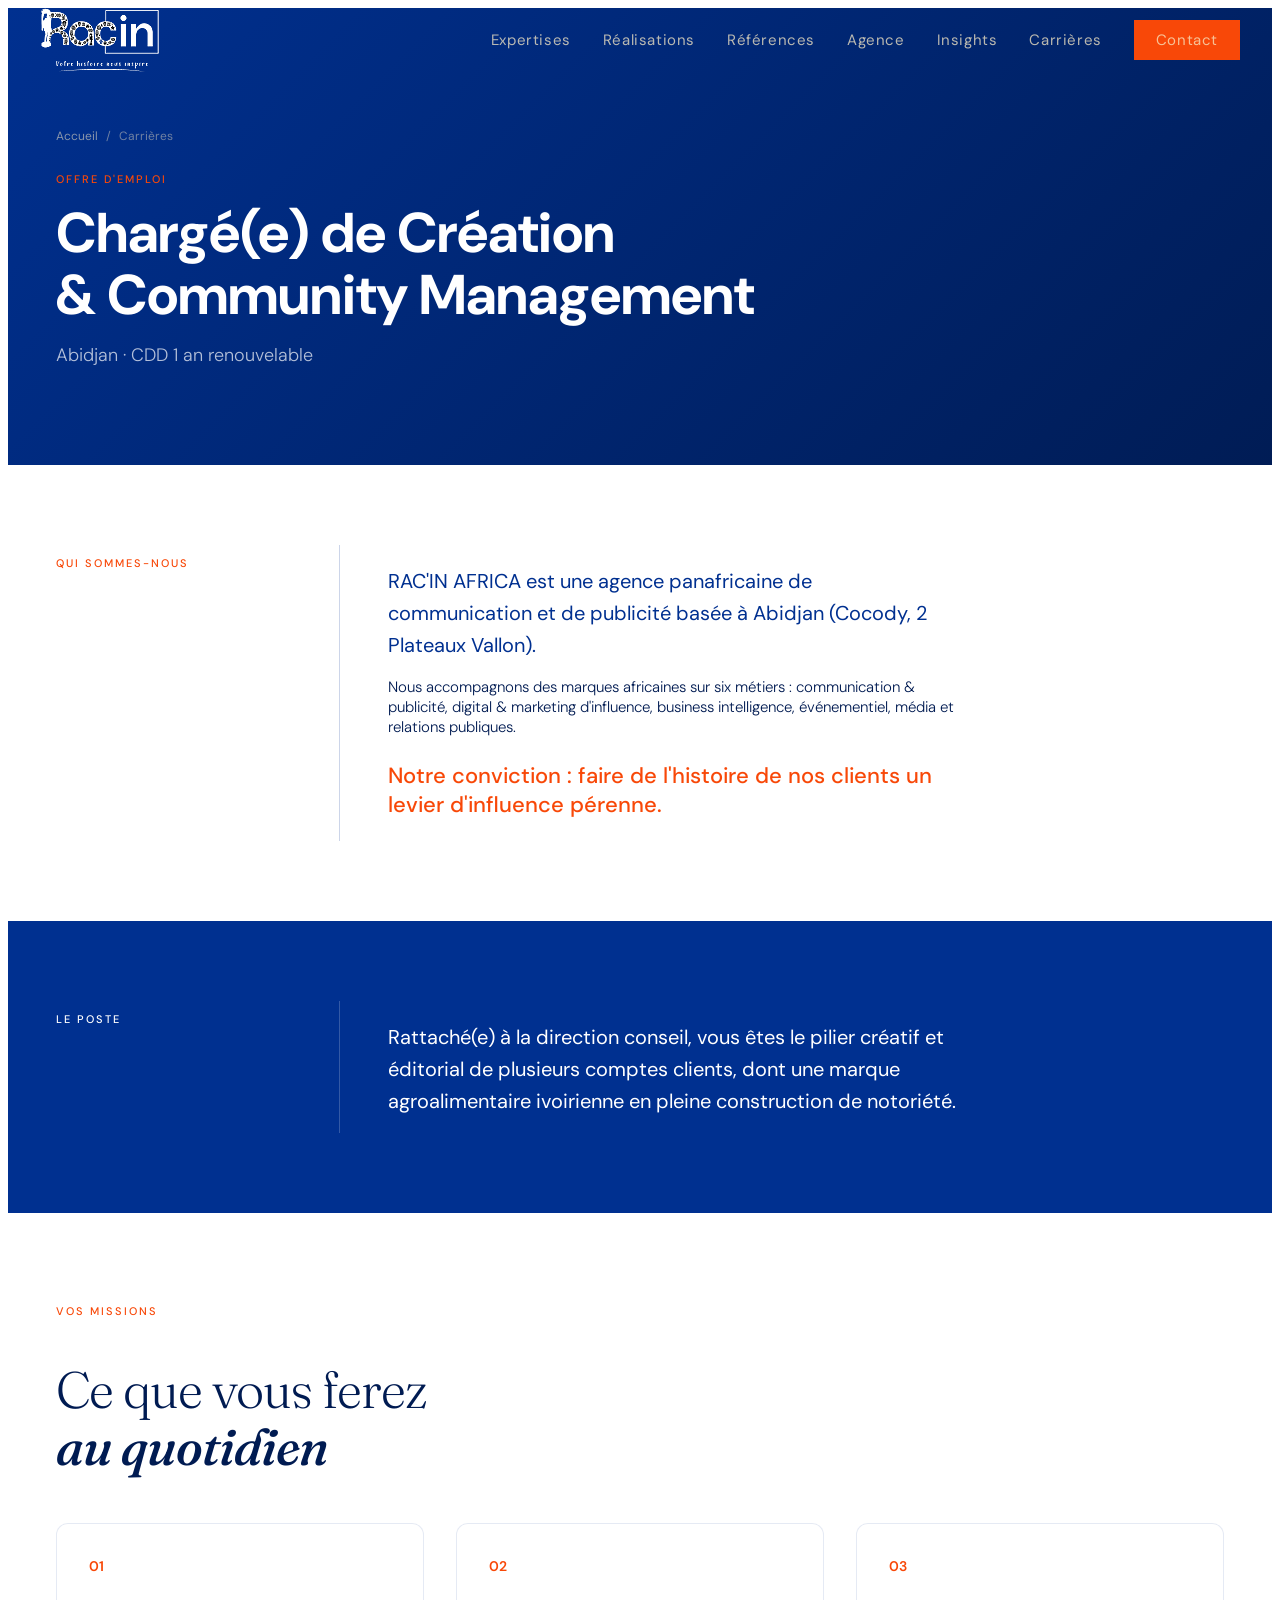
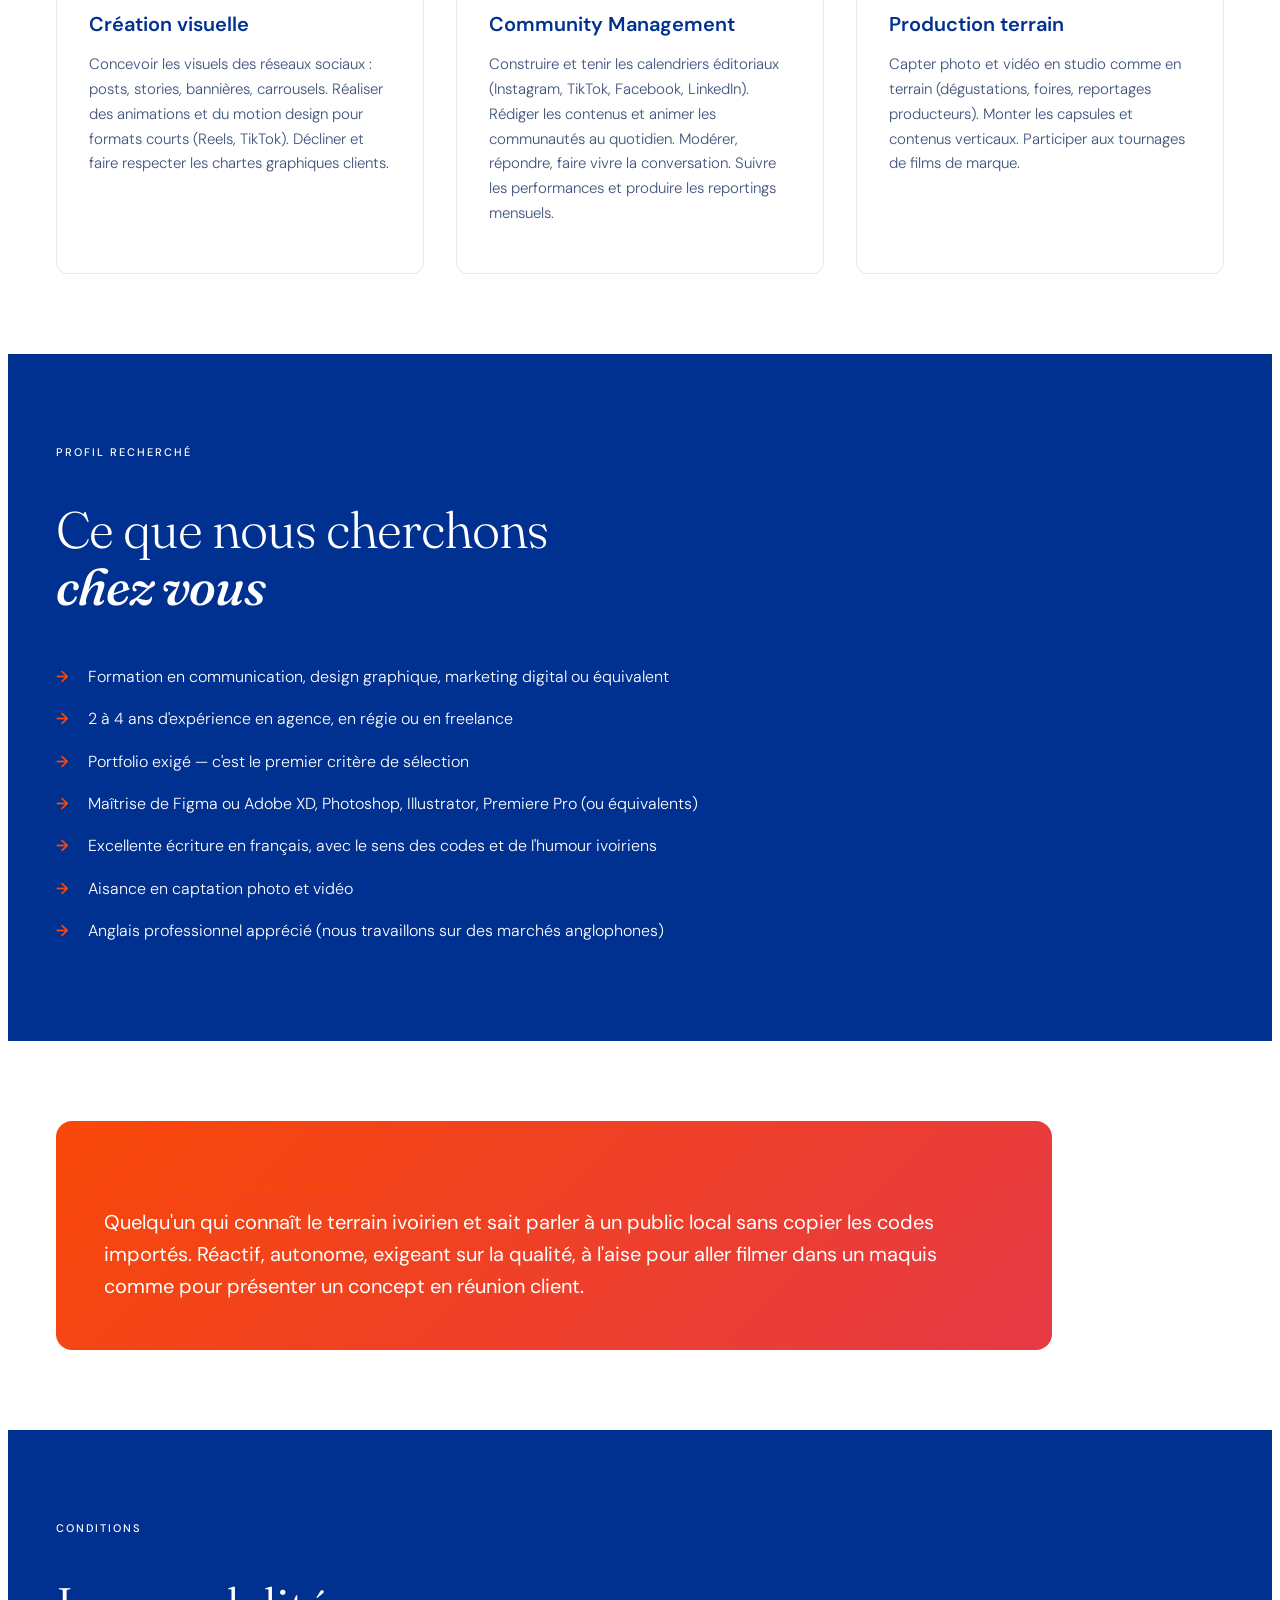
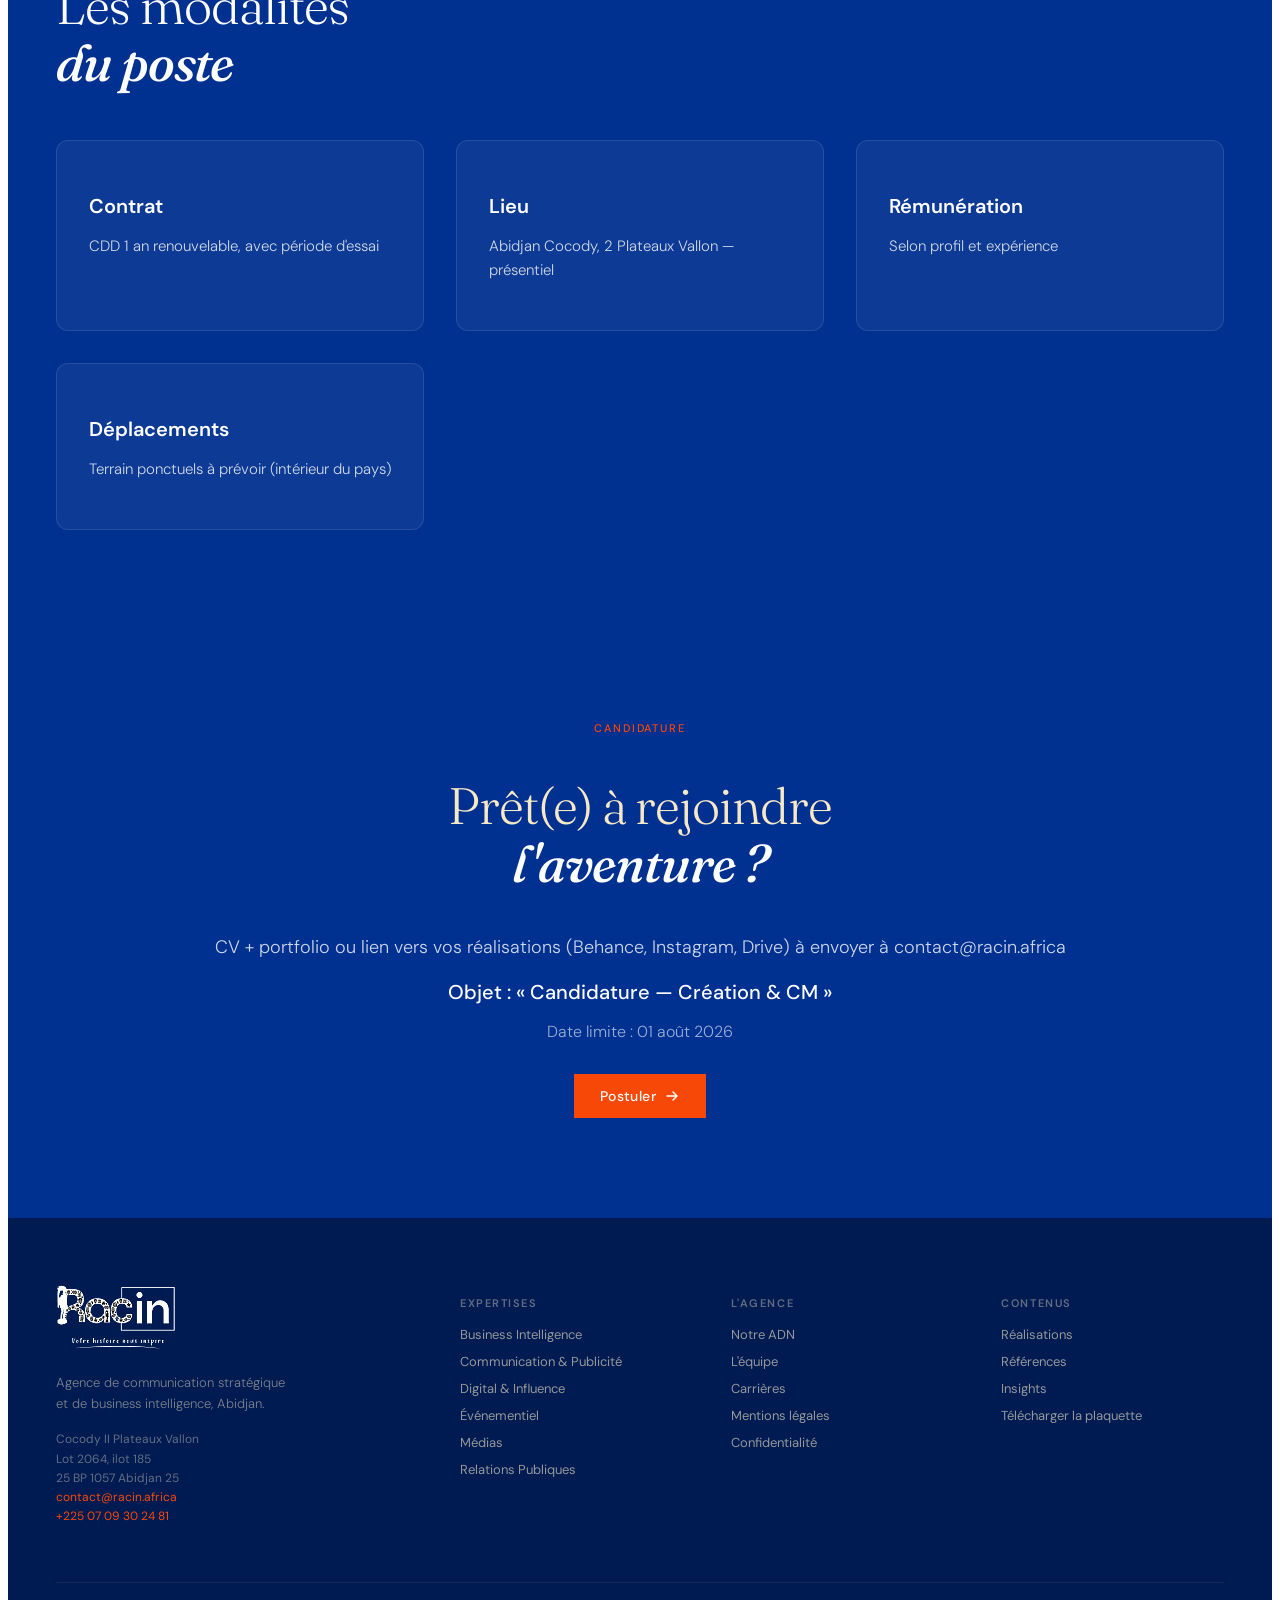
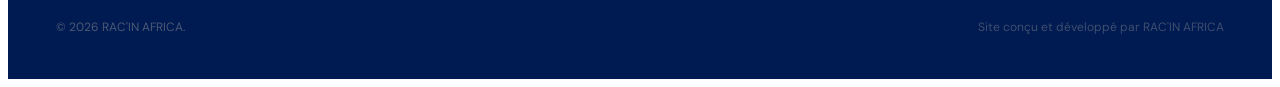
==== carrieres.html @ b9854016 "Mise à jour du site" ====
<!DOCTYPE html>
<html lang="fr">
<head>
  <meta charset="UTF-8">
  <meta name="viewport" content="width=device-width, initial-scale=1.0">
  <title>Chargé(e) de Création & Community Management — Offre d'emploi | RAC'IN AFRICA</title>
  <meta name="description" content="RAC'IN AFRICA recrute un Chargé(e) de Création & Community Management. Agence de communication et de publicité basée à Abidjan.">
  <link rel="canonical" href="https://www.racin.africa/carrieres">
  <meta property="og:title" content="Chargé(e) de Création & Community Management — RAC'IN AFRICA">
  <meta property="og:description" content="Agence de communication et de publicité basée à Abidjan. Rejoignez une équipe panafricaine passionnée.">
  <meta property="og:image" content="https://www.racin.africa/og-image.jpg">
  <meta property="og:url" content="https://www.racin.africa/carrieres">
  <meta property="og:type" content="website">
  <meta property="og:locale" content="fr_CI">
  <meta name="twitter:card" content="summary_large_image">
  <link rel="stylesheet" href="styles.css">
</head>
<body class="page-careers">

  <nav class="nav" id="nav">
    <div class="container nav-inner">
      <a href="index.html" class="nav-logo">
        <img src="logo.png" alt="RAC'IN AFRICA" class="nav-logo-img">
      </a>
      <div class="nav-links">
        <a href="index.html#expertises">Expertises</a>
        <a href="index.html#realisations">Réalisations</a>
        <a href="references.html">Références</a>
        <a href="index.html#agence">Agence</a>
        <a href="index.html#insights">Insights</a>
        <a href="carrieres.html" class="nav-link-active">Carrières</a>
        <a href="index.html#contact" class="btn-vermillion nav-cta">Contact</a>
      </div>
      <button class="nav-hamburger" id="nav-hamburger" aria-label="Ouvrir le menu">
        <span></span>
        <span></span>
        <span></span>
      </button>
    </div>
    <div class="nav-mobile" id="nav-mobile">
      <a href="index.html#expertises">Expertises</a>
      <a href="index.html#realisations">Réalisations</a>
      <a href="references.html">Références</a>
      <a href="index.html#agence">Agence</a>
      <a href="index.html#insights">Insights</a>
      <a href="carrieres.html" class="nav-link-active">Carrières</a>
      <a href="index.html#contact" class="btn-vermillion nav-mobile-cta">Contact</a>
    </div>
  </nav>

  <main>
    <!-- Hero -->
    <section class="careers-hero">
      <div class="container careers-hero-inner">
        <nav class="bi-breadcrumb" aria-label="Fil d'Ariane">
          <a href="index.html">Accueil</a>
          <span aria-hidden="true">/</span>
          <span>Carrières</span>
        </nav>
        <p class="section-label">Offre d'emploi</p>
        <h1 class="careers-hero-title">Chargé(e) de Création<br>& Community Management</h1>
        <p class="careers-hero-location">Abidjan · CDD 1 an renouvelable</p>
      </div>
    </section>

    <!-- Qui sommes-nous -->
    <section class="careers-section">
      <div class="container">
        <div class="careers-split">
          <div class="careers-label reveal">
            <p class="section-label">Qui sommes-nous</p>
          </div>
          <div class="careers-body reveal reveal-delay-1">
            <p class="careers-lead">RAC'IN AFRICA est une agence panafricaine de communication et de publicité basée à Abidjan (Cocody, 2 Plateaux Vallon).</p>
            <p>Nous accompagnons des marques africaines sur six métiers : communication & publicité, digital & marketing d'influence, business intelligence, événementiel, média et relations publiques.</p>
            <p class="careers-emphasis">Notre conviction : faire de l'histoire de nos clients un levier d'influence pérenne.</p>
          </div>
        </div>
      </div>
    </section>

    <!-- Le poste -->
    <section class="careers-section careers-section--dark">
      <div class="container">
        <div class="careers-split">
          <div class="careers-label reveal">
            <p class="section-label">Le poste</p>
          </div>
          <div class="careers-body reveal reveal-delay-1">
            <p class="careers-lead">Rattaché(e) à la direction conseil, vous êtes le pilier créatif et éditorial de plusieurs comptes clients, dont une marque agroalimentaire ivoirienne en pleine construction de notoriété.</p>
          </div>
        </div>
      </div>
    </section>

    <!-- Vos missions -->
    <section class="careers-section">
      <div class="container">
        <div class="careers-header reveal">
          <p class="section-label">Vos missions</p>
          <h2 class="section-title">Ce que vous ferez<br><em>au quotidien</em></h2>
        </div>
        <div class="careers-grid">
          <article class="careers-card reveal reveal-delay-1">
            <span class="careers-card-num">01</span>
            <h3>Création visuelle</h3>
            <p>Concevoir les visuels des réseaux sociaux : posts, stories, bannières, carrousels. Réaliser des animations et du motion design pour formats courts (Reels, TikTok). Décliner et faire respecter les chartes graphiques clients.</p>
          </article>
          <article class="careers-card reveal reveal-delay-2">
            <span class="careers-card-num">02</span>
            <h3>Community Management</h3>
            <p>Construire et tenir les calendriers éditoriaux (Instagram, TikTok, Facebook, LinkedIn). Rédiger les contenus et animer les communautés au quotidien. Modérer, répondre, faire vivre la conversation. Suivre les performances et produire les reportings mensuels.</p>
          </article>
          <article class="careers-card reveal reveal-delay-3">
            <span class="careers-card-num">03</span>
            <h3>Production terrain</h3>
            <p>Capter photo et vidéo en studio comme en terrain (dégustations, foires, reportages producteurs). Monter les capsules et contenus verticaux. Participer aux tournages de films de marque.</p>
          </article>
        </div>
      </div>
    </section>

    <!-- Profil recherché -->
    <section class="careers-section careers-section--dark">
      <div class="container">
        <div class="careers-header reveal">
          <p class="section-label">Profil recherché</p>
          <h2 class="section-title">Ce que nous cherchons<br><em>chez vous</em></h2>
        </div>
        <div class="careers-list reveal reveal-delay-1">
          <ul>
            <li>Formation en communication, design graphique, marketing digital ou équivalent</li>
            <li>2 à 4 ans d'expérience en agence, en régie ou en freelance</li>
            <li>Portfolio exigé — c'est le premier critère de sélection</li>
            <li>Maîtrise de Figma ou Adobe XD, Photoshop, Illustrator, Premiere Pro (ou équivalents)</li>
            <li>Excellente écriture en français, avec le sens des codes et de l'humour ivoiriens</li>
            <li>Aisance en captation photo et vidéo</li>
            <li>Anglais professionnel apprécié (nous travaillons sur des marchés anglophones)</li>
          </ul>
        </div>
      </div>
    </section>

    <!-- Ce que nous cherchons vraiment -->
    <section class="careers-section">
      <div class="container">
        <div class="careers-highlight reveal">
          <p class="section-label">Ce que nous cherchons vraiment</p>
          <p class="careers-highlight-text">Quelqu'un qui connaît le terrain ivoirien et sait parler à un public local sans copier les codes importés. Réactif, autonome, exigeant sur la qualité, à l'aise pour aller filmer dans un maquis comme pour présenter un concept en réunion client.</p>
        </div>
      </div>
    </section>

    <!-- Conditions -->
    <section class="careers-section careers-section--dark">
      <div class="container">
        <div class="careers-header reveal">
          <p class="section-label">Conditions</p>
          <h2 class="section-title">Les modalités<br><em>du poste</em></h2>
        </div>
        <div class="careers-grid">
          <article class="careers-card reveal reveal-delay-1">
            <h3>Contrat</h3>
            <p>CDD 1 an renouvelable, avec période d'essai</p>
          </article>
          <article class="careers-card reveal reveal-delay-2">
            <h3>Lieu</h3>
            <p>Abidjan Cocody, 2 Plateaux Vallon — présentiel</p>
          </article>
          <article class="careers-card reveal reveal-delay-3">
            <h3>Rémunération</h3>
            <p>Selon profil et expérience</p>
          </article>
          <article class="careers-card reveal reveal-delay-4">
            <h3>Déplacements</h3>
            <p>Terrain ponctuels à prévoir (intérieur du pays)</p>
          </article>
        </div>
      </div>
    </section>

    <!-- Candidature -->
    <section class="careers-cta">
      <div class="container reveal">
        <p class="section-label">Candidature</p>
        <h2 class="section-title section-title--light">Prêt(e) à rejoindre<br><em>l'aventure ?</em></h2>
        <p class="careers-cta-text">CV + portfolio ou lien vers vos réalisations (Behance, Instagram, Drive) à envoyer à contact@racin.africa</p>
        <p class="careers-cta-email">Objet : « Candidature — Création & CM »</p>
        <p class="careers-cta-deadline">Date limite : 01 août 2026</p>
        <a href="mailto:contact@racin.africa?subject=Candidature — Création & CM" class="btn-vermillion btn-lg">
          Postuler
          <svg width="16" height="16" viewBox="0 0 16 16" fill="none" aria-hidden="true"><path d="M3 8h10M9 4l4 4-4 4" stroke="currentColor" stroke-width="1.5" stroke-linecap="round" stroke-linejoin="round"/></svg>
        </a>
      </div>
    </section>
  </main>

  <footer class="footer">
    <div class="container">
      <div class="footer-grid">
        <div class="footer-brand">
          <a href="index.html" class="nav-logo">
            <img src="logo.png" alt="RAC'IN AFRICA" class="nav-logo-img">
          </a>
          <p class="footer-desc">Agence de communication stratégique et de business intelligence, Abidjan.</p>
          <address class="footer-address">
            Cocody II Plateaux Vallon<br>
            Lot 2064, ilot 185<br>
            25 BP 1057 Abidjan 25<br>
            <a href="mailto:contact@racin.africa">contact@racin.africa</a><br>
            <a href="tel:+2250709302481">+225 07 09 30 24 81</a>
          </address>
        </div>
        <div class="footer-col">
          <h4 class="footer-col-title">Expertises</h4>
          <a href="expertises/business-intelligence.html">Business Intelligence</a>
          <a href="expertises/communication-publicite.html">Communication & Publicité</a>
          <a href="expertises/digital-influence.html">Digital & Influence</a>
          <a href="expertises/evenementiel.html">Événementiel</a>
          <a href="expertises/media.html">Médias</a>
          <a href="expertises/relations-publiques.html">Relations Publiques</a>
        </div>
        <div class="footer-col">
          <h4 class="footer-col-title">L'agence</h4>
          <a href="index.html#agence">Notre ADN</a>
          <a href="index.html#agence">L'équipe</a>
          <a href="carrieres.html">Carrières</a>
          <a href="mentions-legales.html">Mentions légales</a>
          <a href="confidentialite.html">Confidentialité</a>
        </div>
        <div class="footer-col">
          <h4 class="footer-col-title">Contenus</h4>
          <a href="index.html#realisations">Réalisations</a>
          <a href="references.html">Références</a>
          <a href="index.html#insights">Insights</a>
          <a href="plaquette.pdf" download>Télécharger la plaquette</a>
        </div>
      </div>
      <div class="footer-bottom">
        <p>© 2026 RAC'IN AFRICA.</p>
        <p>Site conçu et développé par RAC'IN AFRICA</p>
      </div>
    </div>
  </footer>

  <script src="main.js"></script>
</body>
</html>
---- styles.css ----
@import url('https://fonts.googleapis.com/css2?family=Fraunces:ital,opsz,wght@0,9..144,300;0,9..144,500;0,9..144,700;1,9..144,300;1,9..144,500;1,9..144,700&display=swap');
@import url('https://fonts.googleapis.com/css2?family=DM+Sans:opsz,wght@9..40,300;9..40,400;9..40,500;9..40,600&display=swap');

:root {
  --navy: #003090;
  --navy-dark: #001B52;
  --navy-mid: #0040B8;
  --vermillion: #F84808;
  --vermillion-dark: #C63600;
  --cream: #F7E9C6;
  --cream-dark: #EDD9A3;
  --white: #FFFFFF;
  --font-display: 'Fraunces', serif;
  --font-body: 'DM Sans', sans-serif;
}

html {
  scroll-behavior: smooth;
}

body {
  font-family: var(--font-body);
  font-weight: 300;
  font-size: 15px;
  color: var(--navy-dark);
  -webkit-font-smoothing: antialiased;
  -moz-osx-font-smoothing: grayscale;
}

::-webkit-scrollbar {
  width: 8px;
}

::-webkit-scrollbar-track {
  background: var(--cream);
}

::-webkit-scrollbar-thumb {
  background: var(--navy);
  border-radius: 3px;
}

.container {
  max-width: 1200px;
  margin: 0 auto;
  padding: 0 24px;
}

.section {
  padding: 96px 24px;
}

.section-label {
  font-family: var(--font-body);
  font-size: 11px;
  font-weight: 500;
  text-transform: uppercase;
  letter-spacing: 0.18em;
  color: var(--vermillion);
  margin-bottom: 12px;
}

.section-title {
  font-family: var(--font-display);
  font-size: clamp(32px, 4vw, 52px);
  font-weight: 300;
  line-height: 1.12;
  letter-spacing: -0.02em;
  color: var(--navy-dark);
}

.section-title em {
  font-weight: 500;
  font-style: italic;
}

.section-title--light {
  color: var(--cream);
}

.section-title--light em {
  color: var(--white);
}

.reveal {
  opacity: 0;
  transform: translateY(32px);
  transition: opacity 0.7s cubic-bezier(0.22, 1, 0.36, 1),
              transform 0.7s cubic-bezier(0.22, 1, 0.36, 1);
}

.reveal.visible {
  opacity: 1;
  transform: none;
}

.reveal-delay-1 { transition-delay: 0.1s; }
.reveal-delay-2 { transition-delay: 0.2s; }
.reveal-delay-3 { transition-delay: 0.3s; }
.reveal-delay-4 { transition-delay: 0.4s; }
.reveal-delay-5 { transition-delay: 0.5s; }
.reveal-delay-6 { transition-delay: 0.6s; }

@keyframes fadeUp {
  from { opacity: 0; transform: translateY(24px); }
  to   { opacity: 1; transform: translateY(0); }
}

.hero-text-1 { animation: fadeUp 0.9s cubic-bezier(0.22,1,0.36,1) 0.2s both; }
.hero-text-2 { animation: fadeUp 0.9s cubic-bezier(0.22,1,0.36,1) 0.4s both; }
.hero-text-3 { animation: fadeUp 0.9s cubic-bezier(0.22,1,0.36,1) 0.6s both; }
.hero-text-4 { animation: fadeUp 0.9s cubic-bezier(0.22,1,0.36,1) 0.8s both; }

@keyframes maskFloat {
  0%, 100% { transform: translateY(0px) rotate(0deg); }
  50%       { transform: translateY(-12px) rotate(1deg); }
}

.mask-float {
  animation: maskFloat 8s ease-in-out infinite;
}

@keyframes scrollDown {
  0%, 100% { transform: translateY(0); opacity: 1; }
  50%       { transform: translateY(8px); opacity: 0.4; }
}

.scroll-indicator {
  animation: scrollDown 2s ease-in-out infinite;
}

.btn-vermillion {
  background: var(--vermillion);
  color: var(--white);
  transition: background 0.2s ease, transform 0.2s ease;
  display: inline-flex;
  align-items: center;
  gap: 8px;
  border: none;
  cursor: pointer;
  text-decoration: none;
  font-family: var(--font-body);
  font-weight: 500;
  letter-spacing: 0.03em;
}

.btn-vermillion:hover {
  background: var(--vermillion-dark);
  transform: translateY(-1px);
}

.btn-outline-cream {
  border: 1px solid rgba(247, 233, 198, 0.4);
  color: var(--cream);
  background: transparent;
  transition: border-color 0.2s ease, background 0.2s ease;
  display: inline-flex;
  align-items: center;
  gap: 8px;
  cursor: pointer;
  text-decoration: none;
  font-family: var(--font-body);
  letter-spacing: 0.02em;
}

.btn-outline-cream:hover {
  border-color: var(--cream);
  background: rgba(247, 233, 198, 0.08);
}

.btn-lg {
  padding: 13px 26px;
  font-size: 14px;
}

.btn-md {
  padding: 12px 28px;
  font-size: 14px;
}

.btn-navy {
  background: var(--navy);
  color: var(--cream);
  display: inline-flex;
  align-items: center;
  gap: 8px;
  text-decoration: none;
  font-family: var(--font-body);
  font-weight: 500;
  font-size: 13px;
  letter-spacing: 0.03em;
  transition: background 0.2s ease;
}

.btn-navy:hover {
  background: var(--navy-dark);
}

.btn-white {
  background: var(--white);
  color: var(--vermillion);
  display: inline-flex;
  align-items: center;
  gap: 8px;
  text-decoration: none;
  font-family: var(--font-body);
  font-weight: 600;
  font-size: 14px;
  letter-spacing: 0.02em;
  transition: transform 0.2s ease;
}

.btn-white:hover {
  transform: translateY(-2px);
}

.btn-outline-white {
  border: 1px solid rgba(255, 255, 255, 0.5);
  color: var(--white);
  background: transparent;
  display: inline-flex;
  align-items: center;
  gap: 8px;
  text-decoration: none;
  font-family: var(--font-body);
  font-weight: 400;
  font-size: 14px;
  letter-spacing: 0.02em;
  transition: border-color 0.2s ease;
}

.btn-outline-white:hover {
  border-color: var(--white);
}

.text-link {
  display: inline-flex;
  align-items: center;
  gap: 6px;
  font-family: var(--font-body);
  font-size: 13px;
  font-weight: 500;
  color: var(--navy);
  text-decoration: none;
  border-bottom: 1px solid var(--navy);
  padding-bottom: 2px;
  transition: opacity 0.2s ease;
}

.text-link:hover {
  opacity: 0.8;
}

.portrait-duotone {
  position: relative;
  overflow: hidden;
  height: 280px;
  background: var(--navy);
}

.portrait-duotone img {
  filter: grayscale(30%);
  display: block;
  width: 100%;
  height: 100%;
  object-fit: cover;
}

.portrait-duotone::after {
  content: '';
  position: absolute;
  inset: 0;
  background: var(--navy);
  mix-blend-mode: multiply;
  opacity: 0.3;
  transition: opacity 0.3s ease;
}

.portrait-duotone:hover::after {
  opacity: 0.15;
}

.lines-pattern {
  background-image: repeating-linear-gradient(90deg, transparent, transparent 40px, rgba(247,233,198,0.08) 40px, rgba(247,233,198,0.08) 41px);
}

/* Navigation */
.nav {
  position: fixed;
  top: 0;
  left: 0;
  right: 0;
  z-index: 100;
  height: 64px;
  background: transparent;
  border-bottom: 1px solid transparent;
  transition: background 0.4s ease, backdrop-filter 0.4s ease, border-color 0.4s ease;
}

.nav.scrolled {
  background: rgba(0, 27, 82, 0.97);
  backdrop-filter: blur(12px);
  border-bottom: 1px solid rgba(247, 233, 198, 0.1);
  height: 80px;
}

.nav-inner {
  display: flex;
  align-items: center;
  justify-content: space-between;
  height: 80px;
}

.nav-logo {
  display: flex;
  align-items: center;
  text-decoration: none;
}

.nav-logo-img {
  height: 70px;
  width: auto;
  display: block;
  max-width: 250px;
  object-fit: contain;
}

.nav-logo-icon {
  display: flex;
  align-items: center;
  justify-content: center;
  width: 32px;
  height: 32px;
  background: var(--vermillion);
  font-family: var(--font-display);
  font-weight: 700;
  font-size: 16px;
  color: var(--white);
}

.nav-logo-text {
  font-family: var(--font-display);
  font-weight: 500;
  font-size: 15px;
  color: var(--cream);
  letter-spacing: 0.06em;
}

.nav-links {
  display: flex;
  align-items: center;
  gap: 32px;
}

.nav-links a {
  font-family: var(--font-body);
  font-size: 15px;
  font-weight: 400;
  color: rgba(247, 233, 198, 0.75);
  letter-spacing: 0.04em;
  text-decoration: none;
  position: relative;
  transition: color 0.2s ease;
}

.nav-links a:not(.nav-cta)::after {
  content: '';
  position: absolute;
  bottom: -4px;
  left: 0;
  width: 0;
  height: 2px;
  background: var(--vermillion);
  transition: width 0.3s ease;
}

.nav-links a:not(.nav-cta):hover {
  color: var(--cream);
}

.nav-links a:not(.nav-cta):hover::after {
  width: 100%;
}

.nav-cta {
  padding: 10px 22px;
  font-size: 15px;
}

.nav-hamburger {
  display: none;
  flex-direction: column;
  gap: 5px;
  background: none;
  border: none;
  cursor: pointer;
  padding: 4px;
}

.nav-hamburger span {
  display: block;
  width: 22px;
  height: 1.5px;
  background: var(--cream);
  transition: transform 0.3s ease, opacity 0.3s ease;
}

.nav-hamburger.active span:nth-child(1) {
  transform: rotate(45deg) translateY(6.5px);
}

.nav-hamburger.active span:nth-child(2) {
  opacity: 0;
}

.nav-hamburger.active span:nth-child(3) {
  transform: rotate(-45deg) translateY(-6.5px);
}

.nav-mobile {
  display: none;
  background: var(--navy-dark);
  border-top: 1px solid rgba(247, 233, 198, 0.1);
  padding: 16px 24px 24px;
}

.nav-mobile.open {
  display: block;
}

.nav-mobile a {
  display: block;
  padding: 12px 0;
  border-bottom: 1px solid rgba(247, 233, 198, 0.08);
  font-family: var(--font-body);
  font-size: 15px;
  color: var(--cream);
  text-decoration: none;
}

.nav-mobile-cta {
  display: block;
  margin-top: 16px;
  text-align: center;
  padding: 12px 18px;
}

/* Hero */
.hero {
  min-height: 100vh;
  padding-top: 64px;
  background: var(--navy);
  overflow: hidden;
  position: relative;
}

.hero-bg-grid,
.hero-bg-halo,
.hero-bg-lines {
  position: absolute;
  inset: 0;
  pointer-events: none;
}

.hero-bg-grid {
  background-image:
    linear-gradient(rgba(247,233,198,0.04) 1px, transparent 1px),
    linear-gradient(90deg, rgba(247,233,198,0.04) 1px, transparent 1px);
  background-size: 80px 80px;
}

.hero-bg-halo {
  background: radial-gradient(ellipse at 70% 40%, rgba(248,72,8,0.12) 0%, transparent 60%);
}

.hero-grid {
  display: grid;
  grid-template-columns: 1fr 1fr;
  gap: 48px;
  align-items: center;
  padding: 80px 24px;
  position: relative;
  z-index: 1;
}

.hero-label {
  font-family: var(--font-body);
  font-size: 11px;
  font-weight: 500;
  text-transform: uppercase;
  letter-spacing: 0.18em;
  color: var(--vermillion);
  margin-bottom: 28px;
}

.hero-title {
  font-family: var(--font-display);
  font-size: clamp(40px, 5.5vw, 72px);
  font-weight: 300;
  color: var(--cream);
  line-height: 1.08;
  letter-spacing: -0.02em;
  margin-bottom: 28px;
  text-align: left !important;
  word-break: keep-all;
  hyphens: none;
}

.hero-title em {
  font-weight: 500;
  font-style: italic;
  color: var(--white);
}

.hero-chapo {
  font-size: 17px;
  font-weight: 300;
  color: rgba(247, 233, 198, 0.72);
  line-height: 1.65;
  max-width: 460px;
  margin-bottom: 40px;
  text-align: justify;
}

.hero-ctas {
  display: flex;
  gap: 16px;
  flex-wrap: wrap;
}

.hero-mask-col {
  display: flex;
  justify-content: center;
  align-items: center;
  position: relative;
}

.hero-ring {
  position: absolute;
  border-radius: 50%;
}

.hero-ring-outer {
  width: 380px;
  height: 380px;
  border: 1px solid rgba(248, 72, 8, 0.15);
}

.hero-ring-inner {
  width: 300px;
  height: 300px;
  border: 1px solid rgba(247, 233, 198, 0.06);
}

.hero-mask-col .mask-svg {
  width: clamp(220px, 25vw, 320px);
  height: auto;
  color: var(--vermillion);
  filter: drop-shadow(0 0 40px rgba(248, 72, 8, 0.3));
  position: relative;
  z-index: 1;
}

.hero .scroll-indicator {
  position: absolute;
  bottom: 32px;
  left: 50%;
  transform: translateX(-50%);
  display: flex;
  flex-direction: column;
  align-items: center;
  gap: 6px;
  color: rgba(247, 233, 198, 0.4);
}

.hero .scroll-indicator span {
  font-size: 10px;
  letter-spacing: 0.14em;
  text-transform: uppercase;
}

/* Stats */
.stats {
  background: var(--cream);
  padding: 56px 24px;
}

.stats-grid {
  display: grid;
  grid-template-columns: repeat(4, 1fr);
  gap: 0;
}

.stat-item {
  text-align: center;
  padding: 0 24px;
  border-right: 1px solid rgba(0, 48, 144, 0.15);
}

.stat-item:last-child {
  border-right: none;
}

.stat-number {
  font-family: var(--font-display);
  font-size: 52px;
  font-weight: 700;
  color: var(--navy);
  line-height: 1;
  letter-spacing: -0.03em;
}

.stat-label {
  font-family: var(--font-body);
  font-size: 14px;
  font-weight: 500;
  color: var(--navy);
  margin-top: 6px;
}

.stat-note {
  font-family: var(--font-body);
  font-size: 12px;
  font-weight: 400;
  color: var(--navy-mid);
  opacity: 0.65;
  margin-top: 2px;
}

/* Expertises */
.expertises {
  background: var(--white);
}

.expertises-header {
  display: flex;
  justify-content: space-between;
  align-items: flex-end;
  flex-wrap: wrap;
  gap: 16px;
  margin-bottom: 56px;
}

.expertises-link {
  font-family: var(--font-body);
  font-size: 13px;
  color: var(--navy);
  text-decoration: none;
  border-bottom: 1px solid var(--navy);
  padding-bottom: 2px;
  transition: opacity 0.2s ease;
}

.expertises-link:hover {
  opacity: 0.8;
}

.expertises-grid {
  display: grid;
  grid-template-columns: repeat(3, 1fr);
  gap: 2px;
}

.expertise-card {
  position: relative;
  background: var(--white);
  border: 1px solid rgba(0, 48, 144, 0.1);
  padding: 36px 32px;
  transition: transform 0.3s cubic-bezier(0.22, 1, 0.36, 1),
              box-shadow 0.3s cubic-bezier(0.22, 1, 0.36, 1);
}

.expertise-card:hover {
  transform: translateY(-4px);
  box-shadow: 0 16px 40px rgba(0, 48, 144, 0.12);
}

.expertise-card:hover .expertise-accent {
  width: 100%;
}

.expertise-card--featured {
  background: var(--navy);
}

.expertise-card--featured:hover {
  transform: none;
  box-shadow: none;
}

.expertise-card--featured .expertise-accent {
  width: 100%;
}

.expertise-accent {
  position: absolute;
  top: 0;
  left: 0;
  height: 2px;
  width: 32px;
  background: var(--vermillion);
  transition: width 0.4s cubic-bezier(0.22, 1, 0.36, 1);
}

.expertise-number {
  display: block;
  font-family: var(--font-body);
  font-size: 10px;
  font-weight: 500;
  text-transform: uppercase;
  letter-spacing: 0.16em;
  color: rgba(0, 48, 144, 0.4);
  margin-bottom: 16px;
}

.expertise-card--featured .expertise-number {
  color: rgba(247, 233, 198, 0.5);
}

.expertise-title {
  font-family: var(--font-display);
  font-size: 22px;
  font-weight: 500;
  color: var(--navy-dark);
  line-height: 1.2;
  letter-spacing: -0.01em;
  margin-bottom: 14px;
}

.expertise-card--featured .expertise-title {
  color: var(--cream);
}

.expertise-desc {
  font-family: var(--font-body);
  font-size: 14px;
  font-weight: 300;
  color: rgba(0, 27, 82, 0.65);
  line-height: 1.6;
}

.expertise-card--featured .expertise-desc {
  color: rgba(247, 233, 198, 0.72);
}

.expertise-link {
  display: inline-flex;
  align-items: center;
  gap: 6px;
  margin-top: 24px;
  font-family: var(--font-body);
  font-size: 12px;
  font-weight: 500;
  color: var(--navy);
  text-decoration: none;
  transition: opacity 0.2s ease;
}

.expertise-card--featured .expertise-link {
  color: var(--vermillion);
}

.expertise-link:hover {
  opacity: 0.8;
}

.expertise-watermark {
  position: absolute;
  bottom: 16px;
  right: 16px;
  width: 80px;
  height: auto;
  color: var(--cream);
  opacity: 0.08;
  pointer-events: none;
}

/* Réalisations */
.realisations {
  background: var(--navy-dark);
  position: relative;
  overflow: hidden;
}

.realisations-watermark {
  position: absolute;
  right: -60px;
  top: 50%;
  transform: translateY(-50%);
  width: 400px;
  height: auto;
  color: var(--cream);
  opacity: 0.04;
  pointer-events: none;
}

.realisations-header {
  margin-bottom: 56px;
}

.cases-grid {
  display: grid;
  grid-template-columns: 2fr 1fr;
  gap: 3px;
}

.case-card {
  position: relative;
  overflow: hidden;
  height: 206px;
}

.case-card--large {
  grid-column: 1 / 2;
  grid-row: 1 / 3;
  height: 420px;
}

.case-image {
  position: absolute;
  inset: 0;
  overflow: hidden;
}

.case-image img {
  width: 100%;
  height: 100%;
  object-fit: cover;
  opacity: 0.35;
  filter: grayscale(40%);
  transition: opacity 0.4s ease, transform 0.4s ease;
}

.case-card:hover .case-image img {
  opacity: 0.5;
  transform: scale(1.04);
}

.case-overlay {
  position: absolute;
  inset: 0;
  background: linear-gradient(to top, rgba(0, 27, 82, 0.95) 0%, transparent 60%);
}

.case-content {
  position: absolute;
  bottom: 0;
  left: 0;
  right: 0;
  padding: 24px 28px;
  z-index: 1;
}

.case-tags {
  display: flex;
  flex-wrap: wrap;
  gap: 6px;
  margin-bottom: 10px;
}

.case-tag {
  background: rgba(248, 72, 8, 0.9);
  color: var(--white);
  font-family: var(--font-body);
  font-size: 10px;
  font-weight: 500;
  padding: 3px 8px;
}

.case-client {
  font-family: var(--font-body);
  font-size: 11px;
  text-transform: uppercase;
  letter-spacing: 0.08em;
  color: rgba(247, 233, 198, 0.6);
  margin-bottom: 8px;
}

.case-title {
  font-family: var(--font-display);
  font-weight: 500;
  color: var(--cream);
  line-height: 1.25;
  margin-bottom: 8px;
}

.case-card--large .case-title {
  font-size: 24px;
}

.case-card:not(.case-card--large) .case-title {
  font-size: 17px;
}

.case-result {
  font-family: var(--font-body);
  font-size: 13px;
  font-weight: 500;
  color: var(--vermillion);
}

.realisations-cta {
  text-align: center;
  margin-top: 40px;
}

/* Références */
.references {
  background: var(--navy-dark);
  padding: 80px 24px;
}

.references-window {
  background: var(--white);
  border-radius: 28px;
  padding: 48px 56px 56px;
  box-shadow:
    0 4px 6px rgba(0, 0, 0, 0.04),
    0 24px 48px rgba(0, 27, 82, 0.18);
  max-width: 900px;
  margin: 0 auto;
}

.references-window-header {
  text-align: center;
  margin-bottom: 40px;
}

.references-window-label {
  font-family: var(--font-body);
  font-size: 11px;
  font-weight: 500;
  text-transform: uppercase;
  letter-spacing: 0.2em;
  color: var(--vermillion);
  margin-bottom: 10px;
}

.references-window-title {
  font-family: var(--font-display);
  font-size: clamp(28px, 3.5vw, 40px);
  font-weight: 300;
  color: var(--navy-dark);
  letter-spacing: -0.02em;
}

.references-logos {
  display: grid;
  grid-template-columns: repeat(3, 1fr);
  gap: 32px 40px;
  align-items: center;
  justify-items: center;
}

.reference-item {
  display: flex;
  align-items: center;
  justify-content: center;
  width: 100%;
  padding: 12px 16px;
  transition: transform 0.25s ease, opacity 0.25s ease;
  opacity: 0.85;
}

.reference-item:hover {
  transform: scale(1.05);
  opacity: 1;
}

.reference-item img {
  max-width: 100%;
  max-height: 72px;
  width: auto;
  height: auto;
  object-fit: contain;
}

.reference-item--wide img {
  max-height: 60px;
}

.reference-item:nth-child(4) {
  grid-column: 1;
}

.reference-item:nth-child(5) {
  grid-column: 3;
}

@media (max-width: 768px) {
  .references-window {
    padding: 32px 24px 40px;
    border-radius: 20px;
  }

  .references-logos {
    grid-template-columns: repeat(2, 1fr);
    gap: 24px 20px;
  }

  .reference-item--wide {
    grid-column: 1 / -1;
  }

  .reference-item:nth-child(4),
  .reference-item:nth-child(5) {
    grid-column: auto;
  }

  .reference-item img {
    max-height: 44px;
  }
}

@media (max-width: 480px) {
  .references-logos {
    grid-template-columns: 1fr;
    gap: 20px;
  }

  .reference-item--wide {
    grid-column: auto;
  }
}

/* Agence */
.agence {
  background: var(--white);
}

.agence-header {
  display: grid;
  grid-template-columns: 1fr 1fr;
  gap: 48px;
  margin-bottom: 72px;
  align-items: end;
}

.agence-intro {
  font-size: 16px;
  font-weight: 300;
  color: rgba(0, 27, 82, 0.7);
  line-height: 1.7;
}

.agence-location {
  font-size: 14px;
  font-weight: 400;
  color: var(--navy);
  margin-top: 16px;
}

.team-grid {
  display: grid;
  grid-template-columns: repeat(3, 1fr);
  gap: 3px;
}

.team-info {
  padding-top: 16px;
}

.team-name {
  font-family: var(--font-display);
  font-size: 17px;
  font-weight: 500;
  color: var(--navy-dark);
  letter-spacing: -0.01em;
}

.team-role {
  font-family: var(--font-body);
  font-size: 12px;
  font-weight: 500;
  color: var(--vermillion);
  letter-spacing: 0.04em;
  margin-top: 3px;
}

.team-domain {
  font-family: var(--font-body);
  font-size: 12px;
  font-weight: 400;
  color: rgba(0, 27, 82, 0.5);
  margin-top: 2px;
}

/* Insights */
.insights {
  background: var(--navy);
}

.insights-grid {
  display: grid;
  grid-template-columns: 1fr 2fr;
  gap: 64px;
  align-items: start;
}

.insights-desc {
  font-size: 14px;
  font-weight: 300;
  color: rgba(247, 233, 198, 0.6);
  line-height: 1.6;
  margin-top: 16px;
}

.insights-link {
  display: inline-block;
  margin-top: 24px;
  font-size: 13px;
  color: var(--cream);
  text-decoration: none;
  border-bottom: 1px solid rgba(247, 233, 198, 0.3);
  padding-bottom: 2px;
  transition: opacity 0.2s ease;
}

.insights-link:hover {
  opacity: 0.8;
}

.insights-featured {
  border-top: 2px solid var(--vermillion);
  padding: 28px 0;
  transition: background 0.25s ease;
}

.insights-featured:hover {
  background: rgba(247, 233, 198, 0.08);
}

.insights-meta {
  display: flex;
  gap: 16px;
  align-items: center;
  margin-bottom: 16px;
}

.insights-category {
  font-family: var(--font-body);
  font-size: 11px;
  font-weight: 500;
  text-transform: uppercase;
  letter-spacing: 0.1em;
  color: var(--vermillion);
}

.insights-date {
  font-family: var(--font-body);
  font-size: 11px;
  color: rgba(247, 233, 198, 0.4);
}

.insights-article-title {
  font-family: var(--font-display);
  font-size: 26px;
  font-weight: 500;
  color: var(--cream);
  line-height: 1.25;
  letter-spacing: -0.015em;
  margin-bottom: 16px;
}

.insights-intro {
  font-size: 15px;
  font-weight: 300;
  color: rgba(247, 233, 198, 0.65);
  line-height: 1.65;
  margin-bottom: 24px;
}

.insights-footer {
  display: flex;
  justify-content: space-between;
  align-items: center;
  flex-wrap: wrap;
  gap: 12px;
}

.insights-author {
  font-size: 12px;
  color: rgba(247, 233, 198, 0.45);
}

.insights-read {
  font-size: 13px;
  font-weight: 500;
  color: var(--vermillion);
  text-decoration: none;
  transition: opacity 0.2s ease;
}

.insights-read:hover {
  opacity: 0.8;
}

/* Carrières */
.carrieres {
  background: var(--cream);
  padding: 48px 24px;
  border-top: 2px solid rgba(0, 48, 144, 0.1);
}

.carrieres-inner {
  display: flex;
  justify-content: space-between;
  align-items: center;
  flex-wrap: wrap;
  gap: 20px;
}

.carrieres-title {
  font-family: var(--font-display);
  font-size: 24px;
  font-weight: 500;
  color: var(--navy-dark);
  letter-spacing: -0.01em;
}

.carrieres-subtitle {
  font-size: 14px;
  font-weight: 400;
  color: rgba(0, 27, 82, 0.65);
  margin-top: 4px;
}

/* Contact CTA */
.contact-cta {
  background: var(--vermillion);
  padding: 80px 24px;
  position: relative;
  overflow: hidden;
}

.contact-watermark {
  position: absolute;
  right: -80px;
  top: 50%;
  transform: translateY(-50%);
  width: 360px;
  height: auto;
  color: var(--white);
  opacity: 0.06;
  pointer-events: none;
}

.contact-inner {
  text-align: center;
  max-width: 800px;
  margin: 0 auto;
}

.contact-title {
  font-family: var(--font-display);
  font-size: clamp(32px, 4.5vw, 56px);
  font-weight: 300;
  color: var(--white);
  line-height: 1.1;
  letter-spacing: -0.02em;
  margin-bottom: 24px;
}

.contact-title em {
  font-weight: 600;
  font-style: italic;
}

.contact-desc {
  font-size: 16px;
  font-weight: 300;
  color: rgba(255, 255, 255, 0.8);
  line-height: 1.6;
  max-width: 520px;
  margin: 0 auto 32px;
}

.contact-ctas {
  display: flex;
  justify-content: center;
  gap: 16px;
  flex-wrap: wrap;
}

.contact-ctas .btn-lg {
  padding: 14px 28px;
}

.contact-ctas button.btn-white {
  border: none;
  cursor: pointer;
}

/* FAQ Section */
.bi-faq {
  background: var(--white);
  padding: 80px 24px;
}

.bi-faq .section-title {
  margin-bottom: 40px;
}

.bi-faq-list {
  display: flex;
  flex-direction: column;
  gap: 16px;
  max-width: 800px;
}

.bi-faq-item {
  border: 1px solid rgba(0, 48, 144, 0.1);
  border-radius: 8px;
  overflow: hidden;
  transition: border-color 0.2s ease;
}

.bi-faq-item:hover {
  border-color: rgba(0, 48, 144, 0.2);
}

.bi-faq-trigger {
  width: 100%;
  display: flex;
  align-items: center;
  justify-content: space-between;
  padding: 20px 24px;
  background: transparent;
  border: none;
  cursor: pointer;
  text-align: left;
  transition: background 0.2s ease;
}

.bi-faq-trigger:hover {
  background: rgba(0, 48, 144, 0.03);
}

.bi-faq-trigger:focus {
  outline: 2px solid var(--vermillion);
  outline-offset: -2px;
}

.bi-faq-question {
  font-family: var(--font-display);
  font-size: 18px;
  font-weight: 500;
  color: var(--navy-dark);
  line-height: 1.3;
  letter-spacing: -0.01em;
}

.bi-faq-icon {
  width: 24px;
  height: 24px;
  position: relative;
  flex-shrink: 0;
  margin-left: 16px;
}

.bi-faq-icon::before,
.bi-faq-icon::after {
  content: '';
  position: absolute;
  background: var(--vermillion);
  transition: transform 0.3s ease;
}

.bi-faq-icon::before {
  width: 14px;
  height: 2px;
  top: 50%;
  left: 50%;
  transform: translate(-50%, -50%);
}

.bi-faq-icon::after {
  width: 2px;
  height: 14px;
  top: 50%;
  left: 50%;
  transform: translate(-50%, -50%);
}

.bi-faq-trigger[aria-expanded="true"] .bi-faq-icon::after {
  transform: translate(-50%, -50%) rotate(90deg);
}

.bi-faq-answer {
  max-height: 0;
  overflow: hidden;
  transition: max-height 0.3s ease, padding 0.3s ease;
}

.bi-faq-trigger[aria-expanded="true"] + .bi-faq-answer {
  max-height: 500px;
}

.bi-faq-answer p {
  padding: 0 24px 24px;
  font-size: 15px;
  font-weight: 300;
  color: rgba(0, 27, 82, 0.75);
  line-height: 1.65;
}

@media (max-width: 768px) {
  .bi-faq {
    padding: 56px 24px;
  }

  .bi-faq-question {
    font-size: 16px;
  }

  .bi-faq-trigger {
    padding: 16px 20px;
  }

  .bi-faq-answer p {
    padding: 0 20px 20px;
    font-size: 14px;
  }
}

@media print {
  .bi-faq-answer {
    max-height: none !important;
  }
}

/* Careers page */
.careers-hero {
  background: var(--navy);
  padding: 120px 24px 80px;
  position: relative;
  overflow: hidden;
}

.careers-hero::before {
  content: '';
  position: absolute;
  top: 0;
  left: 0;
  right: 0;
  bottom: 0;
  background: linear-gradient(135deg, rgba(0, 48, 144, 0.9) 0%, rgba(0, 27, 82, 0.95) 100%);
  z-index: 1;
}

.careers-hero-inner {
  position: relative;
  z-index: 2;
}

.careers-hero-title {
  font-size: clamp(32px, 5vw, 56px);
  font-weight: 700;
  color: var(--white);
  line-height: 1.1;
  margin: 16px 0 8px;
}

.careers-hero-location {
  font-size: 18px;
  color: rgba(255, 255, 255, 0.7);
  font-weight: 300;
}

.careers-section {
  padding: 80px 24px;
}

.careers-section--dark {
  background: var(--navy);
  color: var(--white);
}

.careers-section--dark .section-label,
.careers-section--dark .section-title {
  color: var(--white);
}

.careers-split {
  display: grid;
  grid-template-columns: 1fr 2fr;
  gap: 48px;
  max-width: 900px;
}

.careers-label {
  border-right: 1px solid rgba(0, 48, 144, 0.2);
  padding-right: 24px;
}

.careers-section--dark .careers-label {
  border-right-color: rgba(255, 255, 255, 0.2);
}

.careers-lead {
  font-size: 20px;
  font-weight: 400;
  line-height: 1.6;
  color: var(--navy);
  margin-bottom: 16px;
}

.careers-section--dark .careers-lead {
  color: var(--white);
}

.careers-emphasis {
  font-size: 22px;
  font-weight: 500;
  color: var(--vermillion);
  margin-top: 24px;
}

.careers-header {
  max-width: 900px;
  margin-bottom: 48px;
}

.careers-grid {
  display: grid;
  grid-template-columns: repeat(auto-fit, minmax(280px, 1fr));
  gap: 32px;
  max-width: 1200px;
}

.careers-card {
  background: var(--white);
  border: 1px solid rgba(0, 48, 144, 0.1);
  border-radius: 12px;
  padding: 32px;
  transition: transform 0.3s ease, box-shadow 0.3s ease;
}

.careers-card:hover {
  transform: translateY(-4px);
  box-shadow: 0 12px 32px rgba(0, 48, 144, 0.12);
}

.careers-section--dark .careers-card {
  background: rgba(255, 255, 255, 0.05);
  border-color: rgba(255, 255, 255, 0.1);
}

.careers-section--dark .careers-card:hover {
  background: rgba(255, 255, 255, 0.08);
  box-shadow: 0 12px 32px rgba(0, 0, 0, 0.3);
}

.careers-card-num {
  display: inline-block;
  font-size: 14px;
  font-weight: 600;
  color: var(--vermillion);
  margin-bottom: 16px;
}

.careers-card h3 {
  font-size: 20px;
  font-weight: 600;
  color: var(--navy);
  margin-bottom: 12px;
}

.careers-section--dark .careers-card h3 {
  color: var(--white);
}

.careers-card p {
  font-size: 15px;
  line-height: 1.65;
  color: rgba(0, 27, 82, 0.75);
}

.careers-section--dark .careers-card p {
  color: rgba(255, 255, 255, 0.8);
}

.careers-list {
  max-width: 900px;
}

.careers-list ul {
  list-style: none;
  padding: 0;
}

.careers-list li {
  position: relative;
  padding-left: 32px;
  margin-bottom: 16px;
  font-size: 16px;
  line-height: 1.65;
  color: var(--navy);
}

.careers-section--dark .careers-list li {
  color: var(--white);
}

.careers-list li::before {
  content: '→';
  position: absolute;
  left: 0;
  color: var(--vermillion);
  font-weight: 600;
}

.careers-highlight {
  max-width: 900px;
  background: linear-gradient(135deg, var(--vermillion) 0%, #e63946 100%);
  border-radius: 16px;
  padding: 48px;
  color: var(--white);
}

.careers-highlight-text {
  font-size: 20px;
  font-weight: 400;
  line-height: 1.6;
  margin: 0;
}

.careers-cta {
  background: var(--navy);
  padding: 100px 24px;
  text-align: center;
}

.careers-cta-text {
  font-size: 18px;
  color: rgba(255, 255, 255, 0.8);
  margin-bottom: 16px;
}

.careers-cta-email {
  font-size: 20px;
  font-weight: 500;
  color: var(--white);
  margin-bottom: 8px;
}

.careers-cta-deadline {
  font-size: 16px;
  color: rgba(255, 255, 255, 0.6);
  margin-bottom: 32px;
}

@media (max-width: 768px) {
  .careers-hero {
    padding: 80px 20px 60px;
  }

  .careers-hero-title {
    font-size: 32px;
  }

  .careers-section {
    padding: 60px 20px;
  }

  .careers-split {
    grid-template-columns: 1fr;
    gap: 32px;
  }

  .careers-label {
    border-right: none;
    border-bottom: 1px solid rgba(0, 48, 144, 0.2);
    padding-right: 0;
    padding-bottom: 16px;
  }

  .careers-section--dark .careers-label {
    border-bottom-color: rgba(255, 255, 255, 0.2);
  }

  .careers-grid {
    grid-template-columns: 1fr;
  }

  .careers-highlight {
    padding: 32px;
  }

  .careers-highlight-text {
    font-size: 18px;
  }

  .careers-cta {
    padding: 60px 20px;
  }
}

/* Contact modal */
.contact-modal {
  position: fixed;
  inset: 0;
  z-index: 200;
  display: flex;
  align-items: center;
  justify-content: center;
  padding: 24px;
  pointer-events: none;
  visibility: hidden;
}

.contact-modal.is-open {
  pointer-events: auto;
  visibility: visible;
}

.contact-modal-overlay {
  position: absolute;
  inset: 0;
  background: rgba(0, 27, 82, 0.75);
  backdrop-filter: blur(8px);
  opacity: 0;
  transition: opacity 0.4s ease;
}

.contact-modal.is-open .contact-modal-overlay {
  opacity: 1;
}

.contact-modal-panel {
  position: relative;
  width: 100%;
  max-width: 480px;
  max-height: 90vh;
  overflow-y: auto;
  background: var(--white);
  transform: translateY(40px) scale(0.96);
  opacity: 0;
  transition: transform 0.5s cubic-bezier(0.22, 1, 0.36, 1),
              opacity 0.5s cubic-bezier(0.22, 1, 0.36, 1);
}

.contact-modal.is-open .contact-modal-panel {
  transform: translateY(0) scale(1);
  opacity: 1;
}

.contact-modal-accent {
  height: 2px;
  background: var(--vermillion);
  width: 100%;
}

.contact-modal-close {
  position: absolute;
  top: 16px;
  right: 16px;
  width: 36px;
  height: 36px;
  display: flex;
  align-items: center;
  justify-content: center;
  background: transparent;
  border: 1px solid rgba(0, 48, 144, 0.15);
  color: var(--navy-dark);
  cursor: pointer;
  transition: border-color 0.2s ease, background 0.2s ease;
  z-index: 1;
}

.contact-modal-close:hover {
  border-color: var(--navy);
  background: rgba(0, 48, 144, 0.04);
}

.contact-modal-body {
  padding: 32px 32px 36px;
}

.contact-modal-label {
  font-size: 11px;
  font-weight: 500;
  text-transform: uppercase;
  letter-spacing: 0.18em;
  color: var(--vermillion);
  margin-bottom: 10px;
}

.contact-modal-title {
  font-family: var(--font-display);
  font-size: 28px;
  font-weight: 500;
  color: var(--navy-dark);
  letter-spacing: -0.02em;
  line-height: 1.15;
  margin-bottom: 8px;
}

.contact-modal-subtitle {
  font-size: 14px;
  font-weight: 300;
  color: rgba(0, 27, 82, 0.65);
  line-height: 1.5;
  margin-bottom: 28px;
}

.contact-form {
  display: flex;
  flex-direction: column;
  gap: 18px;
}

.form-field {
  display: flex;
  flex-direction: column;
  gap: 6px;
}

.form-field label {
  font-size: 12px;
  font-weight: 500;
  color: var(--navy-dark);
  letter-spacing: 0.04em;
}

.form-optional {
  font-weight: 400;
  color: rgba(0, 27, 82, 0.45);
}

.form-field input,
.form-field textarea {
  font-family: var(--font-body);
  font-size: 14px;
  font-weight: 400;
  color: var(--navy-dark);
  background: var(--white);
  border: 1px solid rgba(0, 48, 144, 0.15);
  padding: 12px 14px;
  transition: border-color 0.2s ease, box-shadow 0.2s ease;
  resize: vertical;
}

.form-field input::placeholder,
.form-field textarea::placeholder {
  color: rgba(0, 27, 82, 0.35);
}

.form-field input:focus,
.form-field textarea:focus {
  outline: none;
  border-color: var(--navy);
  box-shadow: 0 0 0 3px rgba(0, 48, 144, 0.08);
}

.form-field--reveal {
  opacity: 0;
  transform: translateY(16px);
  transition: opacity 0.45s cubic-bezier(0.22, 1, 0.36, 1),
              transform 0.45s cubic-bezier(0.22, 1, 0.36, 1);
}

.contact-modal.is-open .form-field--reveal {
  opacity: 1;
  transform: translateY(0);
}

.contact-modal.is-open .form-field--reveal:nth-child(1) { transition-delay: 0.15s; }
.contact-modal.is-open .form-field--reveal:nth-child(2) { transition-delay: 0.20s; }
.contact-modal.is-open .form-field--reveal:nth-child(3) { transition-delay: 0.25s; }
.contact-modal.is-open .form-field--reveal:nth-child(4) { transition-delay: 0.30s; }
.contact-modal.is-open .form-field--reveal:nth-child(5) { transition-delay: 0.35s; }
.contact-modal.is-open .form-field--reveal:nth-child(6) { transition-delay: 0.40s; }
.contact-modal.is-open .form-field--reveal:nth-child(7) { transition-delay: 0.45s; }

.form-field select {
  font-family: var(--font-body);
  font-size: 14px;
  font-weight: 400;
  color: var(--navy-dark);
  background: var(--white);
  border: 1px solid rgba(0, 48, 144, 0.15);
  padding: 12px 14px;
  transition: border-color 0.2s ease, box-shadow 0.2s ease;
  cursor: pointer;
}

.form-field select:focus {
  outline: none;
  border-color: var(--navy);
  box-shadow: 0 0 0 3px rgba(0, 48, 144, 0.08);
}

.agence-values {
  display: grid;
  grid-template-columns: repeat(4, 1fr);
  gap: 3px;
  margin-bottom: 56px;
}

.value-item {
  background: rgba(0, 48, 144, 0.04);
  padding: 24px;
  border: 1px solid rgba(0, 48, 144, 0.08);
}

.value-title {
  font-family: var(--font-body);
  font-size: 11px;
  font-weight: 600;
  text-transform: uppercase;
  letter-spacing: 0.14em;
  color: var(--vermillion);
  margin-bottom: 8px;
}

.value-text {
  font-size: 14px;
  font-weight: 300;
  color: rgba(0, 27, 82, 0.7);
  line-height: 1.6;
}

.insights-list {
  display: flex;
  flex-direction: column;
  gap: 0;
  margin-top: 32px;
  border-top: 1px solid rgba(247, 233, 198, 0.08);
}

.insights-item {
  padding: 24px 0;
  border-bottom: 1px solid rgba(247, 233, 198, 0.08);
  transition: background 0.25s ease;
}

.insights-item:hover {
  background: rgba(247, 233, 198, 0.05);
}

.insights-item-title {
  font-family: var(--font-display);
  font-size: 18px;
  font-weight: 500;
  color: var(--cream);
  line-height: 1.3;
  margin: 10px 0 12px;
}

.cookie-banner {
  position: fixed;
  bottom: 0;
  left: 0;
  right: 0;
  z-index: 150;
  background: var(--navy-dark);
  border-top: 1px solid rgba(247, 233, 198, 0.1);
  padding: 16px 24px;
  display: flex;
  align-items: center;
  justify-content: space-between;
  gap: 20px;
  flex-wrap: wrap;
}

.cookie-banner[hidden] {
  display: none;
}

.cookie-banner p {
  font-size: 13px;
  color: rgba(247, 233, 198, 0.7);
  line-height: 1.5;
}

.cookie-banner a {
  color: var(--cream);
}

.cookie-banner .btn-vermillion {
  padding: 10px 20px;
  font-size: 13px;
  flex-shrink: 0;
}

.page-hero {
  background: var(--navy);
  padding: 120px 24px 64px;
}

.page-hero--cream {
  background: var(--cream);
}

.page-hero--white {
  background: var(--white);
}

.page-hero-inner {
  max-width: 800px;
}

.page-hero .section-title {
  margin-bottom: 16px;
}

.page-hero .page-chapo {
  font-size: 17px;
  font-weight: 300;
  color: rgba(247, 233, 198, 0.72);
  line-height: 1.65;
  max-width: 600px;
}

.page-hero--cream .page-chapo,
.page-hero--white .page-chapo {
  color: rgba(0, 27, 82, 0.7);
}

.page-content {
  padding: 64px 24px 96px;
}

.page-content--white {
  background: var(--white);
}

.page-content--cream {
  background: var(--cream);
}

.page-block {
  max-width: 720px;
  margin-bottom: 48px;
}

.page-block h2 {
  font-family: var(--font-display);
  font-size: 24px;
  font-weight: 500;
  color: var(--navy-dark);
  margin-bottom: 16px;
}

.page-block p,
.page-block li {
  font-size: 15px;
  font-weight: 300;
  color: rgba(0, 27, 82, 0.75);
  line-height: 1.7;
  margin-bottom: 12px;
}

.page-block ul,
.page-block ol {
  padding-left: 20px;
}

.livrables-list li {
  margin-bottom: 8px;
}

.method-steps {
  counter-reset: step;
  list-style: none;
  padding-left: 0;
}

.method-steps li {
  counter-increment: step;
  padding-left: 40px;
  position: relative;
  margin-bottom: 20px;
}

.method-steps li::before {
  content: counter(step, decimal-leading-zero);
  position: absolute;
  left: 0;
  top: 0;
  font-family: var(--font-body);
  font-size: 11px;
  font-weight: 500;
  color: var(--vermillion);
  letter-spacing: 0.1em;
}

.proof-box {
  background: rgba(0, 48, 144, 0.06);
  border-left: 2px solid var(--vermillion);
  padding: 20px 24px;
  margin-top: 16px;
}

.proof-box strong {
  font-family: var(--font-display);
  font-size: 28px;
  font-weight: 700;
  color: var(--navy);
  display: block;
  margin-bottom: 4px;
}

.ref-table-wrap {
  overflow-x: auto;
  margin-top: 40px;
}

.ref-table {
  width: 100%;
  border-collapse: collapse;
  font-size: 13px;
}

.ref-table th,
.ref-table td {
  padding: 14px 16px;
  text-align: left;
  border-bottom: 1px solid rgba(0, 48, 144, 0.12);
}

.ref-table th {
  font-weight: 600;
  color: var(--navy-dark);
  background: rgba(0, 48, 144, 0.06);
  font-size: 11px;
  text-transform: uppercase;
  letter-spacing: 0.1em;
}

.ref-table td {
  font-weight: 300;
  color: rgba(0, 27, 82, 0.75);
}

.job-card {
  background: var(--white);
  border: 1px solid rgba(0, 48, 144, 0.1);
  padding: 32px;
  margin-bottom: 24px;
}

.job-card h3 {
  font-family: var(--font-display);
  font-size: 22px;
  font-weight: 500;
  color: var(--navy-dark);
  margin-bottom: 8px;
}

.job-meta {
  font-size: 13px;
  color: var(--vermillion);
  margin-bottom: 16px;
}

.copy-box {
  background: rgba(0, 48, 144, 0.04);
  border: 1px solid rgba(0, 48, 144, 0.1);
  padding: 20px;
  font-size: 14px;
  line-height: 1.6;
  color: rgba(0, 27, 82, 0.8);
  margin: 16px 0;
}

.breadcrumb {
  font-size: 12px;
  color: rgba(247, 233, 198, 0.5);
  margin-bottom: 20px;
}

.breadcrumb a {
  color: rgba(247, 233, 198, 0.7);
  text-decoration: none;
}

.page-hero--cream .breadcrumb,
.page-hero--white .breadcrumb {
  color: rgba(0, 27, 82, 0.45);
}

.page-hero--cream .breadcrumb a,
.page-hero--white .breadcrumb a {
  color: var(--navy);
}

.page-cta {
  margin-top: 48px;
}

@media (max-width: 900px) {
  .agence-values {
    grid-template-columns: repeat(2, 1fr);
  }
}

@media (max-width: 768px) {
  .insights-grid {
    grid-template-columns: 1fr;
  }

  .agence-values {
    grid-template-columns: 1fr;
  }
}

.contact-form-submit {
  width: 100%;
  justify-content: center;
  padding: 14px 24px;
  margin-top: 4px;
  font-size: 14px;
  border: none;
  cursor: pointer;
}

.contact-modal-success {
  padding: 48px 32px;
  text-align: center;
}

.contact-modal-success[hidden] {
  display: none;
}

.contact-modal-body.is-hidden {
  display: none;
}

.success-icon {
  color: var(--vermillion);
  margin-bottom: 20px;
  animation: successPop 0.6s cubic-bezier(0.22, 1, 0.36, 1) both;
}

@keyframes successPop {
  0% { transform: scale(0); opacity: 0; }
  60% { transform: scale(1.1); }
  100% { transform: scale(1); opacity: 1; }
}

.success-title {
  font-family: var(--font-display);
  font-size: 24px;
  font-weight: 500;
  color: var(--navy-dark);
  margin-bottom: 10px;
}

.success-text {
  font-size: 14px;
  font-weight: 300;
  color: rgba(0, 27, 82, 0.65);
  line-height: 1.6;
  margin-bottom: 28px;
}

#contact-modal-done {
  padding: 12px 28px;
  border: none;
  cursor: pointer;
}

/* Footer */
.footer {
  background: var(--navy-dark);
  padding: 64px 24px 32px;
}

.footer-grid {
  display: grid;
  grid-template-columns: 1.6fr 1fr 1fr 1fr;
  gap: 48px;
  margin-bottom: 56px;
}

.footer-desc {
  font-size: 13px;
  font-weight: 300;
  color: rgba(247, 233, 198, 0.5);
  line-height: 1.65;
  max-width: 240px;
  margin: 20px 0 16px;
}

.footer-address {
  font-style: normal;
  font-size: 12px;
  font-weight: 400;
  color: rgba(247, 233, 198, 0.4);
  line-height: 1.6;
}

.footer-address a {
  color: var(--vermillion);
  text-decoration: none;
}

.footer-mask {
  margin-top: 12px;
  color: rgba(247, 233, 198, 0.12);
}

.footer-col-title {
  font-family: var(--font-body);
  font-size: 11px;
  font-weight: 600;
  text-transform: uppercase;
  letter-spacing: 0.14em;
  color: rgba(247, 233, 198, 0.4);
  margin-bottom: 16px;
}

.footer-col a {
  display: block;
  font-size: 13px;
  font-weight: 400;
  color: rgba(247, 233, 198, 0.6);
  text-decoration: none;
  margin-bottom: 10px;
  transition: color 0.2s ease;
}

.footer-col a:hover {
  color: var(--cream);
}

.footer-social {
  text-align: center;
  padding: 48px 0;
  border-top: 1px solid rgba(247, 233, 198, 0.08);
}

.footer-social-address {
  font-family: var(--font-body);
  font-size: 14px;
  font-weight: 400;
  color: rgba(247, 233, 198, 0.55);
  line-height: 1.6;
  margin-bottom: 28px;
  max-width: 520px;
  margin-left: auto;
  margin-right: auto;
}

.footer-social-links {
  display: flex;
  justify-content: center;
  align-items: center;
  gap: 24px;
  flex-wrap: wrap;
}

.footer-social-link {
  display: flex;
  align-items: center;
  justify-content: center;
  width: 44px;
  height: 44px;
  color: var(--white);
  text-decoration: none;
  transition: color 0.2s ease, transform 0.2s ease;
}

.footer-social-link:hover {
  color: var(--cream);
  transform: translateY(-3px);
}

.footer-bottom {
  border-top: 1px solid rgba(247, 233, 198, 0.08);
  padding-top: 24px;
  display: flex;
  justify-content: space-between;
  flex-wrap: wrap;
  gap: 12px;
}

.footer-bottom p {
  font-size: 12px;
  font-weight: 400;
  color: rgba(247, 233, 198, 0.3);
}

.footer-bottom p:last-child {
  color: rgba(247, 233, 198, 0.25);
}

/* ============================================================
   Expertise page — Business Intelligence
   ============================================================ */

.page-expertise .nav {
  background: rgba(0, 27, 82, 0.97);
  border-bottom: 1px solid rgba(247, 233, 198, 0.1);
}

.bi-hero {
  position: relative;
  background: var(--navy-dark);
  padding: 140px 24px 88px;
  overflow: hidden;
  color: var(--cream);
}

.bi-hero-bg {
  position: absolute;
  inset: 0;
  pointer-events: none;
}

.bi-hero-grid {
  position: absolute;
  inset: 0;
  background-image:
    linear-gradient(rgba(247, 233, 198, 0.04) 1px, transparent 1px),
    linear-gradient(90deg, rgba(247, 233, 198, 0.04) 1px, transparent 1px);
  background-size: 48px 48px;
  mask-image: linear-gradient(90deg, transparent 0%, black 35%, black 100%);
}

.bi-hero-halo {
  position: absolute;
  right: -10%;
  top: 10%;
  width: 55%;
  height: 80%;
  background: radial-gradient(ellipse at center, rgba(0, 64, 184, 0.45) 0%, transparent 70%);
}

.bi-hero-viz {
  position: absolute;
  right: -2%;
  bottom: 8%;
  width: min(52vw, 520px);
  height: auto;
  color: var(--cream);
  opacity: 0.9;
  animation: biVizRise 1.4s cubic-bezier(0.22, 1, 0.36, 1) 0.5s both;
}

@keyframes biVizRise {
  from { opacity: 0; transform: translateY(24px); }
  to   { opacity: 0.9; transform: none; }
}

.bi-hero-inner {
  position: relative;
  z-index: 1;
  max-width: 720px;
}

.bi-breadcrumb {
  display: flex;
  flex-wrap: wrap;
  align-items: center;
  gap: 8px;
  font-size: 12px;
  font-weight: 400;
  color: rgba(247, 233, 198, 0.45);
  margin-bottom: 28px;
}

.bi-breadcrumb a {
  color: rgba(247, 233, 198, 0.55);
  text-decoration: none;
  transition: color 0.2s ease;
}

.bi-breadcrumb a:hover {
  color: var(--cream);
}

.bi-hero .section-label {
  color: var(--vermillion);
}

.bi-hero-title {
  font-family: var(--font-display);
  font-size: clamp(40px, 6vw, 68px);
  font-weight: 300;
  line-height: 1.05;
  letter-spacing: -0.03em;
  color: var(--cream);
  margin: 0 0 12px;
}

.bi-hero-sub {
  font-family: var(--font-display);
  font-size: clamp(20px, 2.6vw, 28px);
  font-weight: 500;
  font-style: italic;
  color: var(--white);
  margin: 0 0 28px;
  letter-spacing: -0.01em;
}

.bi-hero-chapo {
  font-family: var(--font-body);
  font-size: clamp(16px, 1.6vw, 18px);
  font-weight: 300;
  line-height: 1.65;
  color: rgba(247, 233, 198, 0.78);
  max-width: 540px;
  margin: 0;
}

.bi-section {
  padding: 96px 24px;
}

.bi-block-num {
  display: block;
  font-family: var(--font-body);
  font-size: 11px;
  font-weight: 500;
  letter-spacing: 0.16em;
  color: rgba(0, 48, 144, 0.35);
  margin-bottom: 8px;
}

.bi-block-num--light {
  color: rgba(247, 233, 198, 0.35);
}

.bi-block-num--on-cream {
  color: rgba(0, 48, 144, 0.3);
}

.bi-h2 {
  font-family: var(--font-display);
  font-size: clamp(28px, 3.4vw, 40px);
  font-weight: 300;
  line-height: 1.15;
  letter-spacing: -0.02em;
  color: var(--navy-dark);
  margin: 0 0 28px;
}

.bi-h2 em {
  font-weight: 500;
  font-style: italic;
}

.bi-split {
  display: grid;
  grid-template-columns: minmax(180px, 280px) 1fr;
  gap: 48px 64px;
  align-items: start;
}

.bi-split-body p {
  font-size: 16px;
  font-weight: 300;
  line-height: 1.7;
  color: rgba(0, 27, 82, 0.78);
  margin: 0 0 18px;
}

.bi-split-body p:last-child {
  margin-bottom: 0;
}

.bi-pull {
  font-family: var(--font-display);
  font-size: 20px !important;
  font-weight: 500 !important;
  font-style: italic;
  color: var(--navy-dark) !important;
  line-height: 1.4 !important;
  border-left: 2px solid var(--vermillion);
  padding-left: 20px;
  margin-top: 32px !important;
}

.bi-problem {
  background: var(--white);
}

.bi-lesson {
  background: var(--navy);
  color: var(--cream);
}

.bi-lesson-header {
  max-width: 720px;
  margin-bottom: 48px;
}

.bi-lesson-grid {
  display: grid;
  grid-template-columns: 1fr 1fr;
  gap: 40px 56px;
}

.bi-lesson-copy p {
  font-size: 16px;
  font-weight: 300;
  line-height: 1.7;
  color: rgba(247, 233, 198, 0.78);
  margin: 0 0 18px;
}

.bi-lesson-aside {
  background: rgba(0, 27, 82, 0.45);
  border-top: 2px solid var(--vermillion);
  padding: 32px 28px;
}

.bi-aside-lead {
  font-family: var(--font-display);
  font-size: 20px;
  font-weight: 500;
  font-style: italic;
  line-height: 1.4;
  color: var(--white);
  margin: 0 0 20px;
}

.bi-lesson-aside p {
  font-size: 15px;
  font-weight: 300;
  line-height: 1.65;
  color: rgba(247, 233, 198, 0.75);
  margin: 0 0 16px;
}

.bi-aside-close {
  font-weight: 500 !important;
  color: var(--cream) !important;
  margin-bottom: 0 !important;
  margin-top: 8px;
}

.bi-devices {
  background: var(--cream);
}

.bi-devices-header {
  max-width: 720px;
  margin-bottom: 48px;
}

.bi-devices-grid {
  display: grid;
  grid-template-columns: repeat(2, 1fr);
  gap: 2px;
}

.bi-device {
  background: var(--white);
  padding: 36px 32px;
  border: none;
  position: relative;
}

.bi-device::before {
  content: '';
  position: absolute;
  top: 0;
  left: 0;
  width: 28px;
  height: 2px;
  background: var(--vermillion);
  transition: width 0.35s cubic-bezier(0.22, 1, 0.36, 1);
}

.bi-device:hover::before {
  width: 100%;
}

.bi-device-index {
  display: block;
  font-size: 11px;
  font-weight: 500;
  letter-spacing: 0.14em;
  color: var(--vermillion);
  margin-bottom: 14px;
}

.bi-device h3 {
  font-family: var(--font-display);
  font-size: 22px;
  font-weight: 500;
  color: var(--navy-dark);
  margin: 0 0 14px;
  letter-spacing: -0.01em;
}

.bi-device p {
  font-size: 15px;
  font-weight: 300;
  line-height: 1.65;
  color: rgba(0, 27, 82, 0.7);
  margin: 0;
}

/* Bloc 4 — contrôle qualité (traitement distinct) */
.bi-quality {
  background:
    linear-gradient(180deg, rgba(0, 48, 144, 0.04) 0%, transparent 120px),
    var(--white);
  position: relative;
}

.bi-quality::before {
  content: '';
  position: absolute;
  left: 0;
  top: 0;
  bottom: 0;
  width: 4px;
  background: var(--vermillion);
}

.bi-quality-header {
  max-width: 720px;
  margin-bottom: 56px;
}

.bi-quality-intro {
  font-size: 17px;
  font-weight: 300;
  line-height: 1.65;
  color: rgba(0, 27, 82, 0.72);
  margin: 24px 0 0;
  max-width: 560px;
}

.bi-quality-list {
  list-style: none;
  margin: 0;
  padding: 0;
  display: flex;
  flex-direction: column;
  gap: 0;
  border-top: 1px solid rgba(0, 48, 144, 0.12);
}

.bi-quality-item {
  display: grid;
  grid-template-columns: 72px 1fr;
  gap: 24px;
  padding: 32px 0;
  border-bottom: 1px solid rgba(0, 48, 144, 0.12);
  align-items: start;
  transition: background 0.25s ease;
}

.bi-quality-item:hover {
  background: rgba(247, 233, 198, 0.35);
  margin: 0 -16px;
  padding-left: 16px;
  padding-right: 16px;
}

.bi-quality-num {
  font-family: var(--font-display);
  font-size: 36px;
  font-weight: 700;
  color: var(--vermillion);
  line-height: 1;
  letter-spacing: -0.03em;
}

.bi-quality-item h3 {
  font-family: var(--font-display);
  font-size: 20px;
  font-weight: 500;
  color: var(--navy-dark);
  margin: 0 0 10px;
  letter-spacing: -0.01em;
}

.bi-quality-item p {
  font-size: 15px;
  font-weight: 300;
  line-height: 1.65;
  color: rgba(0, 27, 82, 0.72);
  margin: 0;
  max-width: 640px;
}

.bi-deliverables {
  background: var(--cream);
}

.bi-check-list {
  list-style: none;
  margin: 0 0 32px;
  padding: 0;
}

.bi-check-list li {
  position: relative;
  padding: 14px 0 14px 28px;
  font-size: 16px;
  font-weight: 300;
  line-height: 1.55;
  color: rgba(0, 27, 82, 0.85);
  border-bottom: 1px solid rgba(0, 48, 144, 0.12);
}

.bi-check-list li::before {
  content: '';
  position: absolute;
  left: 0;
  top: 22px;
  width: 10px;
  height: 10px;
  background: var(--vermillion);
}

.bi-limits {
  font-size: 15px !important;
  font-style: italic;
  color: rgba(0, 27, 82, 0.65) !important;
  border-left: 2px solid rgba(0, 48, 144, 0.2);
  padding-left: 18px;
}

.bi-proof {
  background: var(--navy-dark);
  padding: 88px 24px;
  text-align: center;
}

.bi-proof-header {
  max-width: 640px;
  margin: 0 auto 56px;
}

.bi-proof-grid {
  display: grid;
  grid-template-columns: repeat(3, 1fr);
  gap: 32px;
  max-width: 900px;
  margin: 0 auto;
}

.bi-proof-stat .stat-number {
  color: var(--cream);
  font-size: clamp(48px, 7vw, 72px);
}

.bi-proof-label {
  font-size: 14px;
  font-weight: 400;
  color: rgba(247, 233, 198, 0.6);
  margin-top: 10px;
  letter-spacing: 0.02em;
}

.bi-confidential {
  background: var(--white);
}

.bi-sectors {
  padding: 48px 24px;
  background: var(--cream);
  border-top: 1px solid rgba(0, 48, 144, 0.08);
}

.bi-sectors-row {
  display: flex;
  flex-wrap: wrap;
  gap: 12px 28px;
  margin-top: 16px;
}

.bi-sectors-row span {
  font-family: var(--font-display);
  font-size: 18px;
  font-weight: 500;
  font-style: italic;
  color: var(--navy-dark);
}

.bi-cta {
  background: var(--navy);
  padding: 96px 24px;
  text-align: center;
}

.bi-cta-inner {
  max-width: 640px;
  margin: 0 auto;
}

.bi-cta-text {
  font-size: 17px;
  font-weight: 300;
  line-height: 1.65;
  color: rgba(247, 233, 198, 0.78);
  margin: 20px auto 36px;
}

.bi-more {
  background: var(--white);
}

.bi-more-header {
  margin-bottom: 40px;
}

.bi-more-grid {
  display: grid;
  grid-template-columns: repeat(5, 1fr);
  gap: 2px;
}

.bi-more-card {
  display: flex;
  flex-direction: column;
  gap: 10px;
  padding: 28px 22px;
  background: var(--cream);
  text-decoration: none;
  transition: background 0.25s ease, transform 0.25s ease;
  border-top: 2px solid transparent;
}

.bi-more-card:hover {
  background: var(--navy);
  transform: translateY(-2px);
  border-top-color: var(--vermillion);
}

.bi-more-card span {
  font-size: 11px;
  font-weight: 500;
  letter-spacing: 0.14em;
  color: rgba(0, 48, 144, 0.4);
}

.bi-more-card:hover span {
  color: rgba(247, 233, 198, 0.45);
}

.bi-more-card strong {
  font-family: var(--font-display);
  font-size: 16px;
  font-weight: 500;
  color: var(--navy-dark);
  line-height: 1.3;
}

.bi-more-card:hover strong {
  color: var(--cream);
}

/* ============================================================
   Expertise page — Communication & Publicité
   ============================================================ */

.com-chain {
  display: flex;
  flex-wrap: wrap;
  align-items: center;
  gap: 10px;
  margin-top: 36px;
  font-size: 13px;
  font-weight: 400;
  color: rgba(247, 233, 198, 0.45);
  letter-spacing: 0.02em;
}

.com-chain a {
  color: rgba(247, 233, 198, 0.7);
  text-decoration: none;
  border-bottom: 1px solid rgba(247, 233, 198, 0.25);
  padding-bottom: 1px;
  transition: color 0.2s ease, border-color 0.2s ease;
}

.com-chain a:hover {
  color: var(--cream);
  border-color: var(--cream);
}

.com-chain strong {
  color: var(--vermillion);
  font-weight: 500;
}

.com-hero-kit {
  position: absolute;
  right: 6%;
  bottom: 10%;
  width: min(38vw, 380px);
  height: 320px;
  animation: biVizRise 1.4s cubic-bezier(0.22, 1, 0.36, 1) 0.5s both;
}

.com-kit-sheet {
  position: absolute;
  background: var(--cream);
  color: var(--navy-dark);
  padding: 18px 20px;
  box-shadow: 0 18px 40px rgba(0, 0, 0, 0.28);
}

.com-kit-sheet--back {
  width: 58%;
  height: 70%;
  right: 0;
  top: 0;
  transform: rotate(6deg);
  background: var(--cream-dark);
}

.com-kit-sheet--mid {
  width: 62%;
  height: 78%;
  left: 8%;
  top: 8%;
  transform: rotate(-3deg);
  background: var(--navy);
  color: var(--cream);
  z-index: 1;
}

.com-kit-sheet--front {
  width: 54%;
  height: 52%;
  left: 0;
  bottom: 0;
  transform: rotate(2deg);
  z-index: 2;
}

.com-kit-label {
  display: block;
  font-size: 10px;
  font-weight: 500;
  letter-spacing: 0.14em;
  text-transform: uppercase;
  opacity: 0.55;
  margin-bottom: 14px;
}

.com-kit-rule {
  display: block;
  height: 3px;
  width: 70%;
  background: rgba(0, 27, 82, 0.2);
  margin-bottom: 10px;
}

.com-kit-rule--short {
  width: 42%;
}

.com-kit-swatch {
  display: block;
  width: 36px;
  height: 36px;
  margin-top: 24px;
  background: var(--vermillion);
}

.com-kit-headline {
  display: block;
  font-family: var(--font-display);
  font-size: 22px;
  font-weight: 500;
  font-style: italic;
  line-height: 1.25;
  letter-spacing: -0.02em;
  margin-bottom: 20px;
}

.com-kit-bar {
  display: block;
  width: 48px;
  height: 3px;
  background: var(--vermillion);
}

.com-kit-formats {
  display: grid;
  grid-template-columns: 1fr 1fr;
  gap: 8px;
  margin-top: 8px;
}

.com-kit-formats i {
  display: block;
  height: 36px;
  background: rgba(0, 48, 144, 0.12);
}

.com-kit-formats i:nth-child(1) { height: 48px; }
.com-kit-formats i:nth-child(2) { height: 28px; margin-top: 10px; }
.com-kit-formats i:nth-child(3) { height: 32px; }
.com-kit-formats i:nth-child(4) { height: 44px; background: rgba(248, 72, 8, 0.25); }

.com-produce-grid {
  display: grid;
  grid-template-columns: repeat(2, 1fr);
  gap: 2px;
}

.bi-device--wide {
  grid-column: 1 / -1;
}

/* Frise méthode — horizontale desktop */
.com-method {
  background: var(--white);
}

.com-method-header {
  max-width: 720px;
  margin-bottom: 56px;
}

.com-timeline {
  list-style: none;
  margin: 0;
  padding: 0;
  display: grid;
  grid-template-columns: repeat(5, 1fr);
  gap: 0;
  position: relative;
}

.com-timeline::before {
  content: '';
  position: absolute;
  top: 22px;
  left: 8%;
  right: 8%;
  height: 2px;
  background: rgba(0, 48, 144, 0.12);
}

.com-timeline-step {
  position: relative;
  padding: 0 16px 0 0;
}

.com-timeline-step:last-child {
  padding-right: 0;
}

.com-timeline-num {
  display: flex;
  align-items: center;
  justify-content: center;
  width: 44px;
  height: 44px;
  background: var(--navy);
  color: var(--cream);
  font-family: var(--font-display);
  font-size: 15px;
  font-weight: 700;
  margin-bottom: 24px;
  position: relative;
  z-index: 1;
}

.com-timeline-step:nth-child(3) .com-timeline-num {
  background: var(--vermillion);
  color: var(--white);
}

.com-timeline-step h3 {
  font-family: var(--font-display);
  font-size: 17px;
  font-weight: 500;
  color: var(--navy-dark);
  margin: 0 0 12px;
  line-height: 1.3;
  letter-spacing: -0.01em;
}

.com-timeline-step p {
  font-size: 13px;
  font-weight: 300;
  line-height: 1.6;
  color: rgba(0, 27, 82, 0.7);
  margin: 0;
}

.com-timeline-step a {
  color: var(--navy);
  font-weight: 500;
  text-decoration: none;
  border-bottom: 1px solid rgba(0, 48, 144, 0.35);
}

.com-timeline-step a:hover {
  color: var(--vermillion);
  border-color: var(--vermillion);
}

/* Bloc 5 — contraste fort */
.com-not {
  background: var(--navy-dark);
  padding: 96px 24px;
}

.com-not-inner {
  max-width: 720px;
}

.com-not-lead {
  font-size: 18px;
  font-weight: 300;
  line-height: 1.7;
  color: rgba(247, 233, 198, 0.78);
  margin: 28px 0 24px;
}

.com-not-close {
  font-family: var(--font-display);
  font-size: 22px;
  font-weight: 500;
  font-style: italic;
  line-height: 1.4;
  color: var(--cream);
  margin: 0;
  border-left: 2px solid var(--vermillion);
  padding-left: 20px;
}

.com-proof-grid {
  display: grid;
  grid-template-columns: repeat(2, 1fr);
  gap: 48px;
  max-width: 720px;
  margin: 0 auto;
}

.com-linked {
  background: var(--white);
}

.com-linked-header {
  max-width: 560px;
  margin-bottom: 40px;
}

.com-linked-grid {
  display: grid;
  grid-template-columns: repeat(3, 1fr);
  gap: 2px;
}

.com-linked-card {
  display: block;
  padding: 32px 28px;
  background: var(--cream);
  text-decoration: none;
  border-top: 2px solid transparent;
  transition: background 0.25s ease, border-color 0.25s ease, transform 0.25s ease;
}

.com-linked-card:hover {
  background: var(--navy);
  border-top-color: var(--vermillion);
  transform: translateY(-2px);
}

.com-linked-dir {
  display: block;
  font-size: 11px;
  font-weight: 500;
  letter-spacing: 0.14em;
  text-transform: uppercase;
  color: var(--vermillion);
  margin-bottom: 14px;
}

.com-linked-card strong {
  display: block;
  font-family: var(--font-display);
  font-size: 22px;
  font-weight: 500;
  color: var(--navy-dark);
  margin-bottom: 10px;
  letter-spacing: -0.01em;
}

.com-linked-card p {
  font-size: 14px;
  font-weight: 300;
  line-height: 1.55;
  color: rgba(0, 27, 82, 0.65);
  margin: 0;
}

.com-linked-card:hover strong {
  color: var(--cream);
}

.com-linked-card:hover p {
  color: rgba(247, 233, 198, 0.7);
}

/* ============================================================
   Expertise page — Digital & Influence
   ============================================================ */

.di-hero-path {
  position: absolute;
  right: 5%;
  top: 50%;
  transform: translateY(-50%);
  display: flex;
  flex-direction: column;
  align-items: flex-start;
  gap: 0;
  animation: biVizRise 1.2s cubic-bezier(0.22, 1, 0.36, 1) 0.45s both;
}

.di-path-step {
  display: flex;
  align-items: center;
  gap: 12px;
  color: rgba(247, 233, 198, 0.45);
}

.di-path-step span {
  font-family: var(--font-body);
  font-size: 10px;
  font-weight: 500;
  letter-spacing: 0.12em;
  width: 28px;
}

.di-path-step em {
  font-family: var(--font-display);
  font-size: 18px;
  font-style: italic;
  font-weight: 500;
  font-style: italic;
}

.di-path-step--critical {
  color: var(--vermillion);
}

.di-path-step--critical em {
  font-size: 22px;
}

.di-path-line {
  width: 1px;
  height: 18px;
  margin-left: 12px;
  background: rgba(247, 233, 198, 0.2);
}

.di-path-step--critical + .di-path-line {
  background: rgba(248, 72, 8, 0.45);
}

.di-rules-grid {
  display: grid;
  grid-template-columns: 1fr 1fr;
  gap: 2px;
}

.di-rule {
  background: rgba(0, 27, 82, 0.4);
  border-top: 2px solid var(--vermillion);
  padding: 36px 32px;
}

.di-rule-num {
  display: block;
  font-family: var(--font-display);
  font-size: 32px;
  font-weight: 700;
  color: var(--vermillion);
  line-height: 1;
  margin-bottom: 20px;
  letter-spacing: -0.03em;
}

.di-rule h3 {
  font-family: var(--font-display);
  font-size: 22px;
  font-weight: 500;
  color: var(--cream);
  margin: 0 0 16px;
  line-height: 1.3;
  letter-spacing: -0.01em;
}

.di-rule p {
  font-size: 15px;
  font-weight: 300;
  line-height: 1.65;
  color: rgba(247, 233, 198, 0.75);
  margin: 0 0 14px;
}

.di-rule-close {
  font-weight: 400 !important;
  color: var(--cream) !important;
  margin-bottom: 0 !important;
  border-left: 2px solid rgba(248, 72, 8, 0.5);
  padding-left: 16px;
}

/* Frise inversée — bas en haut (lecture à rebours) */
.di-method {
  background: var(--cream);
}

.di-reverse-timeline {
  list-style: none;
  margin: 0;
  padding: 0;
  max-width: 820px;
  position: relative;
}

.di-reverse-timeline::before {
  content: '';
  position: absolute;
  left: 21px;
  top: 22px;
  bottom: 22px;
  width: 2px;
  background: rgba(0, 48, 144, 0.12);
}

.di-rev-step {
  display: grid;
  grid-template-columns: 44px 1fr;
  gap: 0 28px;
  padding-bottom: 36px;
  position: relative;
}

.di-rev-step:last-child {
  padding-bottom: 0;
}

.di-rev-num {
  display: flex;
  align-items: center;
  justify-content: center;
  width: 44px;
  height: 44px;
  background: var(--navy);
  color: var(--cream);
  font-family: var(--font-display);
  font-size: 15px;
  font-weight: 700;
  position: relative;
  z-index: 1;
}

.di-rev-step--start .di-rev-num {
  background: var(--vermillion);
  color: var(--white);
}

.di-rev-step h3 {
  font-family: var(--font-display);
  font-size: 20px;
  font-weight: 500;
  color: var(--navy-dark);
  margin: 8px 0 10px;
  letter-spacing: -0.01em;
}

.di-rev-step p {
  font-size: 15px;
  font-weight: 300;
  line-height: 1.65;
  color: rgba(0, 27, 82, 0.72);
  margin: 0;
}

.di-rev-step a {
  color: var(--navy);
  font-weight: 500;
  text-decoration: none;
  border-bottom: 1px solid rgba(0, 48, 144, 0.35);
}

.di-rev-step a:hover {
  color: var(--vermillion);
  border-color: var(--vermillion);
}

.di-demo {
  background: var(--white);
}

.di-live-metrics {
  display: grid;
  grid-template-columns: 1fr 1fr;
  gap: 2px;
  margin: 32px 0 12px;
}

.di-live-item {
  background: var(--cream);
  padding: 24px 22px;
  border-top: 2px solid var(--vermillion);
}

.di-live-value {
  display: block;
  font-family: var(--font-display);
  font-size: 36px;
  font-weight: 700;
  color: var(--navy);
  letter-spacing: -0.03em;
  line-height: 1;
  margin-bottom: 8px;
}

.di-live-label {
  display: block;
  font-size: 13px;
  font-weight: 400;
  color: rgba(0, 27, 82, 0.6);
  line-height: 1.4;
}

.di-live-note {
  font-size: 13px !important;
  font-style: italic;
  color: rgba(0, 27, 82, 0.5) !important;
  margin-top: 8px !important;
}

.di-proof-grid {
  display: grid;
  grid-template-columns: repeat(3, 1fr);
  gap: 32px;
  max-width: 900px;
  margin: 0 auto;
}

/* ============================================================
   Expertise page — Événementiel
   ============================================================ */

.ev-hero-doc {
  position: absolute;
  right: 6%;
  top: 50%;
  transform: translateY(-48%);
  width: min(34vw, 340px);
  animation: biVizRise 1.3s cubic-bezier(0.22, 1, 0.36, 1) 0.45s both;
}

.ev-doc-sheet {
  background: var(--cream);
  color: var(--navy-dark);
  padding: 22px 22px 28px;
  box-shadow: 0 24px 48px rgba(0, 0, 0, 0.35);
  position: relative;
  transform: rotate(2deg);
}

.ev-doc-header {
  display: flex;
  justify-content: space-between;
  align-items: center;
  font-size: 10px;
  font-weight: 500;
  letter-spacing: 0.12em;
  text-transform: uppercase;
  color: rgba(0, 27, 82, 0.5);
  border-bottom: 1px solid rgba(0, 48, 144, 0.15);
  padding-bottom: 12px;
  margin-bottom: 14px;
}

.ev-doc-row {
  display: grid;
  grid-template-columns: 48px 1fr auto;
  gap: 10px;
  align-items: baseline;
  padding: 8px 0;
  border-bottom: 1px solid rgba(0, 48, 144, 0.08);
  font-size: 12px;
}

.ev-doc-row i {
  font-style: normal;
  font-weight: 500;
  color: rgba(0, 27, 82, 0.45);
  font-variant-numeric: tabular-nums;
}

.ev-doc-row b {
  font-weight: 500;
  color: var(--navy-dark);
}

.ev-doc-row em {
  font-style: normal;
  font-size: 10px;
  letter-spacing: 0.06em;
  text-transform: uppercase;
  color: rgba(0, 27, 82, 0.4);
}

.ev-doc-row--active {
  background: rgba(248, 72, 8, 0.08);
  margin: 0 -8px;
  padding-left: 8px;
  padding-right: 8px;
}

.ev-doc-row--active b {
  color: var(--vermillion);
}

.ev-doc-stamp {
  position: absolute;
  right: 18px;
  bottom: 18px;
  border: 1.5px solid var(--vermillion);
  color: var(--vermillion);
  font-size: 11px;
  font-weight: 600;
  letter-spacing: 0.14em;
  text-transform: uppercase;
  padding: 6px 10px;
  transform: rotate(-8deg);
  opacity: 0.85;
}

.ev-dossier {
  background: var(--cream);
}

.ev-dossier-layout {
  display: grid;
  grid-template-columns: 1.1fr 0.9fr;
  gap: 48px 56px;
  align-items: start;
}

.ev-dossier-lead {
  font-size: 16px;
  font-weight: 300;
  line-height: 1.65;
  color: rgba(0, 27, 82, 0.75);
  margin: 20px 0 24px;
}

.ev-dossier-list {
  list-style: none;
  margin: 0 0 28px;
  padding: 0;
}

.ev-dossier-list li {
  position: relative;
  padding: 12px 0 12px 28px;
  font-size: 15px;
  font-weight: 300;
  line-height: 1.55;
  color: rgba(0, 27, 82, 0.85);
  border-bottom: 1px solid rgba(0, 48, 144, 0.12);
}

.ev-dossier-list li::before {
  content: '';
  position: absolute;
  left: 0;
  top: 18px;
  width: 10px;
  height: 10px;
  background: var(--vermillion);
}

.ev-dossier-close {
  font-family: var(--font-display);
  font-size: 18px;
  font-weight: 500;
  font-style: italic;
  line-height: 1.45;
  color: var(--navy-dark);
  margin: 0;
  border-left: 2px solid var(--vermillion);
  padding-left: 18px;
}

.ev-dossier-object {
  position: sticky;
  top: 100px;
}

.ev-object-page {
  background: var(--white);
  border: 1px solid rgba(0, 48, 144, 0.12);
  padding: 28px 26px 22px;
  box-shadow: 0 20px 50px rgba(0, 48, 144, 0.1);
  transform: rotate(-1.5deg);
}

.ev-object-top {
  display: flex;
  justify-content: space-between;
  gap: 12px;
  margin-bottom: 20px;
  padding-bottom: 12px;
  border-bottom: 2px solid var(--navy);
}

.ev-object-brand {
  font-size: 11px;
  font-weight: 600;
  letter-spacing: 0.1em;
  color: var(--navy);
}

.ev-object-meta {
  font-size: 10px;
  font-weight: 500;
  letter-spacing: 0.08em;
  text-transform: uppercase;
  color: var(--vermillion);
}

.ev-object-title {
  font-family: var(--font-display);
  font-size: 20px;
  font-weight: 500;
  color: var(--navy-dark);
  margin: 0 0 18px;
}

.ev-object-table {
  width: 100%;
  border-collapse: collapse;
  font-size: 12px;
  margin-bottom: 20px;
}

.ev-object-table th {
  text-align: left;
  font-weight: 500;
  font-size: 10px;
  letter-spacing: 0.1em;
  text-transform: uppercase;
  color: rgba(0, 27, 82, 0.45);
  padding: 0 0 8px;
  border-bottom: 1px solid rgba(0, 48, 144, 0.15);
}

.ev-object-table td {
  padding: 8px 0;
  border-bottom: 1px solid rgba(0, 48, 144, 0.08);
  color: rgba(0, 27, 82, 0.8);
  font-variant-numeric: tabular-nums;
}

.ev-object-table tr.is-focus td {
  color: var(--vermillion);
  font-weight: 500;
  background: rgba(248, 72, 8, 0.06);
}

.ev-object-plan {
  display: grid;
  grid-template-columns: 1fr 1.4fr;
  grid-template-rows: 48px 56px;
  gap: 4px;
  margin-bottom: 16px;
}

.ev-plan-zone {
  display: flex;
  align-items: center;
  justify-content: center;
  font-size: 10px;
  font-weight: 500;
  letter-spacing: 0.08em;
  text-transform: uppercase;
  background: rgba(0, 48, 144, 0.06);
  color: rgba(0, 27, 82, 0.5);
}

.ev-plan-zone--vip {
  background: rgba(248, 72, 8, 0.12);
  color: var(--vermillion);
}

.ev-plan-zone--stage {
  grid-column: 1 / -1;
  background: var(--navy);
  color: var(--cream);
}

.ev-object-foot {
  font-size: 11px;
  font-style: italic;
  color: rgba(0, 27, 82, 0.4);
  margin: 0;
}

/* Conformité — traitement administratif */
.ev-compliance {
  background: #F3F1EC;
  padding: 72px 24px;
}

.ev-compliance-inner {
  max-width: 900px;
  margin: 0 auto;
  display: grid;
  grid-template-columns: 1fr 1.2fr;
  gap: 40px 64px;
  border: 1px solid rgba(0, 48, 144, 0.18);
  background: var(--white);
  padding: 40px 36px;
}

.ev-compliance .section-label {
  color: rgba(0, 27, 82, 0.45);
}

.ev-compliance-list {
  list-style: none;
  margin: 0 0 24px;
  padding: 0;
  border-top: 1px solid rgba(0, 48, 144, 0.15);
}

.ev-compliance-list li {
  padding: 14px 0;
  font-size: 14px;
  font-weight: 400;
  line-height: 1.5;
  color: rgba(0, 27, 82, 0.8);
  border-bottom: 1px solid rgba(0, 48, 144, 0.12);
  padding-left: 0;
}

.ev-compliance-list li::before {
  content: '§ ';
  color: rgba(0, 48, 144, 0.35);
  font-weight: 500;
}

.ev-compliance-note {
  font-size: 14px;
  font-weight: 300;
  font-style: italic;
  line-height: 1.6;
  color: rgba(0, 27, 82, 0.6);
  margin: 0;
}

.ev-after {
  background: var(--white);
}

.ev-inline-link {
  display: inline-block;
  margin-top: 8px;
  font-size: 14px;
  font-weight: 500;
  color: var(--navy);
  text-decoration: none;
  border-bottom: 1px solid rgba(0, 48, 144, 0.35);
}

.ev-inline-link:hover {
  color: var(--vermillion);
  border-color: var(--vermillion);
}

.bi-device a {
  color: var(--navy);
  font-weight: 500;
  text-decoration: none;
  border-bottom: 1px solid rgba(0, 48, 144, 0.3);
}

.bi-device a:hover {
  color: var(--vermillion);
  border-color: var(--vermillion);
}

/* ============================================================
   Expertise page — Média
   ============================================================ */

.me-hero-compare {
  position: absolute;
  right: 6%;
  top: 50%;
  transform: translateY(-50%);
  display: grid;
  grid-template-columns: 1fr 1fr;
  gap: 12px;
  width: min(36vw, 340px);
  animation: biVizRise 1.2s cubic-bezier(0.22, 1, 0.36, 1) 0.45s both;
}

.me-hero-col {
  background: rgba(247, 233, 198, 0.08);
  border: 1px solid rgba(247, 233, 198, 0.18);
  padding: 20px 18px;
}

.me-hero-col--diff {
  border-color: rgba(248, 72, 8, 0.45);
  background: rgba(248, 72, 8, 0.08);
  position: relative;
}

.me-hero-col-label {
  display: block;
  font-size: 10px;
  font-weight: 500;
  letter-spacing: 0.14em;
  text-transform: uppercase;
  color: rgba(247, 233, 198, 0.55);
  margin-bottom: 18px;
}

.me-hero-col--diff .me-hero-col-label {
  color: var(--vermillion);
}

.me-hero-line {
  display: block;
  height: 8px;
  background: rgba(247, 233, 198, 0.25);
  margin-bottom: 10px;
}

.me-hero-line--short {
  width: 55%;
}

.me-hero-line--gap {
  background: var(--vermillion);
  opacity: 0.85;
}

.me-hero-gap-tag {
  position: absolute;
  right: 12px;
  bottom: 12px;
  font-size: 10px;
  font-weight: 600;
  letter-spacing: 0.12em;
  text-transform: uppercase;
  color: var(--vermillion);
}

/* Bloc 1 — austérité contractuelle */
.me-money {
  background: var(--navy-dark);
  padding: 88px 24px;
}

.me-money-inner {
  max-width: 720px;
}

.me-money-body p {
  font-size: 16px;
  font-weight: 300;
  line-height: 1.7;
  color: rgba(247, 233, 198, 0.75);
  margin: 0 0 18px;
}

.me-money-principle {
  font-family: var(--font-display);
  font-size: 20px !important;
  font-weight: 500 !important;
  font-style: italic;
  line-height: 1.45 !important;
  color: var(--cream) !important;
  border-left: 2px solid var(--vermillion);
  padding-left: 20px;
  margin: 28px 0 !important;
}

.me-money-close {
  font-weight: 500 !important;
  color: var(--white) !important;
  margin-bottom: 0 !important;
}

/* Rapport conformité */
.me-report {
  background: var(--cream);
}

.me-report-header {
  max-width: 720px;
  margin-bottom: 40px;
}

.me-report-lead {
  font-size: 16px;
  font-weight: 300;
  line-height: 1.65;
  color: rgba(0, 27, 82, 0.72);
  margin: 20px 0 0;
}

.me-compare {
  display: grid;
  grid-template-columns: 1fr 1fr;
  gap: 2px;
  margin-bottom: 40px;
  max-width: 900px;
}

.me-compare-col {
  background: var(--white);
  padding: 28px 26px;
  border-top: 2px solid var(--navy);
}

.me-compare-col--out {
  border-top-color: var(--vermillion);
}

.me-compare-col h3 {
  font-family: var(--font-display);
  font-size: 22px;
  font-weight: 500;
  color: var(--navy-dark);
  margin: 0 0 20px;
}

.me-compare-col--out h3 {
  color: var(--vermillion);
}

.me-compare-col ul {
  list-style: none;
  margin: 0;
  padding: 0;
}

.me-compare-col li {
  font-size: 14px;
  font-weight: 300;
  line-height: 1.5;
  color: rgba(0, 27, 82, 0.8);
  padding: 12px 0;
  border-bottom: 1px solid rgba(0, 48, 144, 0.1);
}

.me-ok {
  color: var(--navy);
  font-weight: 500;
}

.me-gap {
  color: var(--vermillion);
  font-weight: 600;
}

.me-report-list {
  list-style: none;
  margin: 0 0 28px;
  padding: 0;
  max-width: 820px;
  border-top: 1px solid rgba(0, 48, 144, 0.12);
}

.me-report-list li {
  padding: 14px 0;
  font-size: 15px;
  font-weight: 300;
  line-height: 1.55;
  color: rgba(0, 27, 82, 0.8);
  border-bottom: 1px solid rgba(0, 48, 144, 0.12);
}

.me-report-list strong {
  font-weight: 500;
  color: var(--navy-dark);
}

.me-report-close {
  font-family: var(--font-display);
  font-size: 18px;
  font-weight: 500;
  font-style: italic;
  line-height: 1.45;
  color: var(--navy-dark);
  max-width: 640px;
  margin: 0;
  border-left: 2px solid var(--vermillion);
  padding-left: 18px;
}

/* Print-friendly for DAF / achats */
@media print {
  .page-media .nav,
  .page-media .nav-mobile,
  .page-media .bi-cta,
  .page-media .bi-more,
  .page-media .footer {
    display: none !important;
  }

  .page-media .bi-hero,
  .page-media .me-money,
  .page-media .bi-lesson {
    background: #fff !important;
    color: #000 !important;
    -webkit-print-color-adjust: exact;
    print-color-adjust: exact;
  }

  .page-media .bi-hero-title,
  .page-media .bi-hero-sub,
  .page-media .section-title--light,
  .page-media .me-money-body p,
  .page-media .me-money-principle {
    color: #001B52 !important;
  }
}

/* ============================================================
   Expertise page — Relations publiques
   ============================================================ */

.rp-hero-tempo {
  position: absolute;
  right: 7%;
  top: 50%;
  transform: translateY(-50%);
  display: flex;
  flex-direction: column;
  gap: 0;
  width: min(28vw, 260px);
  animation: biVizRise 1.2s cubic-bezier(0.22, 1, 0.36, 1) 0.45s both;
}

.rp-tempo-block {
  padding: 28px 24px;
}

.rp-tempo-block span {
  display: block;
  font-size: 10px;
  font-weight: 500;
  letter-spacing: 0.16em;
  text-transform: uppercase;
  margin-bottom: 8px;
}

.rp-tempo-block em {
  font-family: var(--font-display);
  font-size: 28px;
  font-weight: 500;
  font-style: italic;
  letter-spacing: -0.02em;
}

.rp-tempo-block--long {
  background: rgba(247, 233, 198, 0.08);
  border: 1px solid rgba(247, 233, 198, 0.15);
  color: rgba(247, 233, 198, 0.7);
}

.rp-tempo-divider {
  height: 2px;
  background: var(--vermillion);
  margin: 0;
}

.rp-tempo-block--short {
  background: rgba(248, 72, 8, 0.12);
  border: 1px solid rgba(248, 72, 8, 0.35);
  color: var(--cream);
}

.rp-tempo-block--short span {
  color: var(--vermillion);
}

.rp-part-banner {
  padding: 56px 24px 40px;
  background: var(--cream);
  border-bottom: 1px solid rgba(0, 48, 144, 0.08);
}

.rp-part-banner--short {
  background: var(--navy-dark);
  border-bottom: none;
}

.rp-part-kicker {
  font-size: 11px;
  font-weight: 500;
  letter-spacing: 0.18em;
  text-transform: uppercase;
  color: var(--vermillion);
  margin: 0 0 10px;
}

.rp-part-title {
  font-family: var(--font-display);
  font-size: clamp(32px, 4vw, 48px);
  font-weight: 300;
  letter-spacing: -0.02em;
  color: var(--navy-dark);
  margin: 0 0 12px;
  line-height: 1.1;
}

.rp-part-banner--short .rp-part-title {
  color: var(--cream);
}

.rp-part-sub {
  font-size: 16px;
  font-weight: 300;
  color: rgba(0, 27, 82, 0.6);
  margin: 0;
  max-width: 480px;
  line-height: 1.5;
}

.rp-part-banner--short .rp-part-sub {
  color: rgba(247, 233, 198, 0.55);
}

/* Politique prise en charge — bloc le plus lisible */
.rp-policy {
  background: var(--white);
  padding-top: 72px;
}

.rp-policy-header {
  max-width: 720px;
  margin-bottom: 40px;
}

.rp-policy-intro {
  font-size: 17px;
  font-weight: 300;
  line-height: 1.65;
  color: rgba(0, 27, 82, 0.75);
  margin: 20px 0 0;
}

.rp-policy-grid {
  display: grid;
  grid-template-columns: 1fr 1fr;
  gap: 2px;
  margin-bottom: 36px;
}

.rp-policy-card {
  padding: 36px 32px;
  min-height: 200px;
}

.rp-policy-card--yes {
  background: var(--cream);
  border-top: 3px solid var(--navy);
}

.rp-policy-card--no {
  background: var(--navy-dark);
  border-top: 3px solid var(--vermillion);
  color: var(--cream);
}

.rp-policy-tag {
  display: block;
  font-size: 11px;
  font-weight: 600;
  letter-spacing: 0.14em;
  text-transform: uppercase;
  margin-bottom: 18px;
}

.rp-policy-card--yes .rp-policy-tag {
  color: var(--navy);
}

.rp-policy-card--no .rp-policy-tag {
  color: var(--vermillion);
}

.rp-policy-card p {
  font-size: 16px;
  font-weight: 300;
  line-height: 1.65;
  margin: 0;
}

.rp-policy-card--yes p {
  color: rgba(0, 27, 82, 0.8);
}

.rp-policy-card--no p {
  color: rgba(247, 233, 198, 0.85);
  font-family: var(--font-display);
  font-size: 22px;
  font-weight: 500;
  font-style: italic;
  line-height: 1.4;
}

.rp-policy-consequence {
  font-family: var(--font-display);
  font-size: 18px;
  font-weight: 500;
  font-style: italic;
  line-height: 1.5;
  color: var(--navy-dark);
  max-width: 720px;
  margin: 0;
  border-left: 2px solid var(--vermillion);
  padding-left: 20px;
}

.rp-map {
  background: var(--cream);
}

.rp-measure {
  background: var(--white);
}

/* Partie II — resserrée, dense */
.rp-part--short .rp-crisis {
  background: var(--navy);
  padding: 64px 24px 80px;
}

.rp-crisis-grid {
  display: grid;
  grid-template-columns: 1fr 1fr;
  gap: 2px;
}

.rp-crisis-block {
  background: rgba(0, 27, 82, 0.45);
  padding: 36px 32px;
  border-top: 2px solid var(--vermillion);
}

.rp-crisis-num {
  display: block;
  font-family: var(--font-display);
  font-size: 28px;
  font-weight: 700;
  color: var(--vermillion);
  line-height: 1;
  margin-bottom: 18px;
  letter-spacing: -0.03em;
}

.rp-crisis-block h3 {
  font-family: var(--font-display);
  font-size: 22px;
  font-weight: 500;
  color: var(--cream);
  margin: 0 0 16px;
  letter-spacing: -0.01em;
}

.rp-crisis-block p {
  font-size: 15px;
  font-weight: 300;
  line-height: 1.6;
  color: rgba(247, 233, 198, 0.72);
  margin: 0 0 14px;
}

.rp-crisis-emphasis {
  color: var(--cream) !important;
  font-weight: 400 !important;
  border-left: 2px solid rgba(248, 72, 8, 0.5);
  padding-left: 16px;
  margin-bottom: 0 !important;
  margin-top: 8px;
}

.rp-cta .bi-cta-text {
  max-width: 560px;
}

/* Print — DG / conseils d'administration */
@media print {
  .page-rp .nav,
  .page-rp .nav-mobile,
  .page-rp .bi-cta,
  .page-rp .bi-more,
  .page-rp .footer,
  .page-rp .rp-hero-tempo {
    display: none !important;
  }

  .page-rp .bi-hero,
  .page-rp .rp-part-banner--short,
  .page-rp .rp-part--short .rp-crisis,
  .page-rp .bi-proof,
  .page-rp .rp-policy-card--no {
    background: #fff !important;
    color: #001B52 !important;
  }

  .page-rp .bi-hero-title,
  .page-rp .bi-hero-sub,
  .page-rp .rp-part-title,
  .page-rp .section-title--light,
  .page-rp .rp-crisis-block h3,
  .page-rp .rp-crisis-block p,
  .page-rp .rp-policy-card--no p,
  .page-rp .rp-policy-card--no .rp-policy-tag {
    color: #001B52 !important;
  }

  .page-rp .rp-policy-card,
  .page-rp .rp-crisis-block {
    border: 1px solid #ccc !important;
    break-inside: avoid;
  }
}

/* Responsive */
@media (max-width: 900px) {
  .expertises-grid {
    grid-template-columns: repeat(2, 1fr);
  }

  .agence-header {
    grid-template-columns: 1fr;
  }

  .team-grid {
    grid-template-columns: repeat(2, 1fr);
  }

  .footer-grid {
    grid-template-columns: repeat(2, 1fr);
  }

  .bi-split {
    grid-template-columns: 1fr;
    gap: 24px;
  }

  .bi-lesson-grid {
    grid-template-columns: 1fr;
  }

  .bi-devices-grid {
    grid-template-columns: 1fr;
  }

  .bi-more-grid {
    grid-template-columns: repeat(2, 1fr);
  }

  .bi-hero-viz {
    width: 42vw;
    opacity: 0.45;
  }

  .com-hero-kit {
    width: 34vw;
    height: 260px;
    opacity: 0.7;
  }

  .com-produce-grid {
    grid-template-columns: 1fr;
  }

  .com-timeline {
    grid-template-columns: 1fr;
    gap: 0;
  }

  .com-timeline::before {
    top: 0;
    bottom: 0;
    left: 21px;
    right: auto;
    width: 2px;
    height: auto;
  }

  .com-timeline-step {
    display: grid;
    grid-template-columns: 44px 1fr;
    gap: 0 20px;
    padding: 0 0 36px;
  }

  .com-timeline-step h3,
  .com-timeline-step p {
    grid-column: 2;
  }

  .com-timeline-num {
    grid-row: 1 / span 2;
    margin-bottom: 0;
  }

  .com-linked-grid {
    grid-template-columns: 1fr;
  }

  .com-proof-grid {
    grid-template-columns: 1fr;
    gap: 40px;
  }

  .di-hero-path {
    display: none;
  }

  .di-rules-grid {
    grid-template-columns: 1fr;
  }

  .di-live-metrics {
    grid-template-columns: 1fr;
  }

  .di-proof-grid {
    grid-template-columns: 1fr;
    gap: 40px;
  }

  .ev-hero-doc {
    display: none;
  }

  .ev-dossier-layout {
    grid-template-columns: 1fr;
  }

  .ev-dossier-object {
    position: static;
    max-width: 420px;
  }

  .ev-compliance-inner {
    grid-template-columns: 1fr;
    padding: 28px 22px;
    gap: 24px;
  }

  .me-hero-compare {
    display: none;
  }

  .me-compare {
    grid-template-columns: 1fr;
  }

  .rp-hero-tempo {
    display: none;
  }

  .rp-policy-grid,
  .rp-crisis-grid {
    grid-template-columns: 1fr;
  }
}

@media (max-width: 768px) {
  .section {
    padding: 64px 20px;
  }

  .container {
    padding: 0 20px;
  }

  .nav-links {
    display: none;
  }

  .nav-hamburger {
    display: flex;
  }

  .hero-grid {
    grid-template-columns: 1fr;
  }

  .hero-mask-col {
    display: none;
  }

  .stats-grid {
    grid-template-columns: repeat(2, 1fr);
    gap: 32px 0;
  }

  .stat-item {
    border-right: none;
    border-bottom: 1px solid rgba(0, 48, 144, 0.15);
    padding-bottom: 24px;
  }

  .stat-item:nth-child(3),
  .stat-item:nth-child(4) {
    border-bottom: none;
    padding-bottom: 0;
  }

  .expertise-title {
    font-size: 18px;
  }

  .cases-grid {
    grid-template-columns: 1fr;
  }

  .case-card,
  .case-card--large {
    grid-column: auto;
    grid-row: auto;
    height: 260px;
  }

  .insights-grid {
    grid-template-columns: 1fr;
    gap: 40px;
  }

  .bi-section {
    padding: 64px 20px;
  }

  .bi-hero {
    padding: 120px 20px 64px;
  }

  .bi-hero-viz {
    display: none;
  }

  .com-hero-kit {
    display: none;
  }

  .bi-quality-item {
    grid-template-columns: 48px 1fr;
    gap: 16px;
  }

  .bi-quality-num {
    font-size: 28px;
  }

  .bi-proof-grid {
    grid-template-columns: 1fr;
    gap: 40px;
  }

  .bi-more-grid {
    grid-template-columns: 1fr;
  }
}

@media (max-width: 600px) {
  .expertises-grid {
    grid-template-columns: 1fr;
  }

  .team-grid {
    grid-template-columns: 1fr;
  }

  .footer-grid {
    grid-template-columns: 1fr;
  }
}

@media (max-width: 500px) {
  .footer-grid {
    grid-template-columns: 1fr;
  }
}
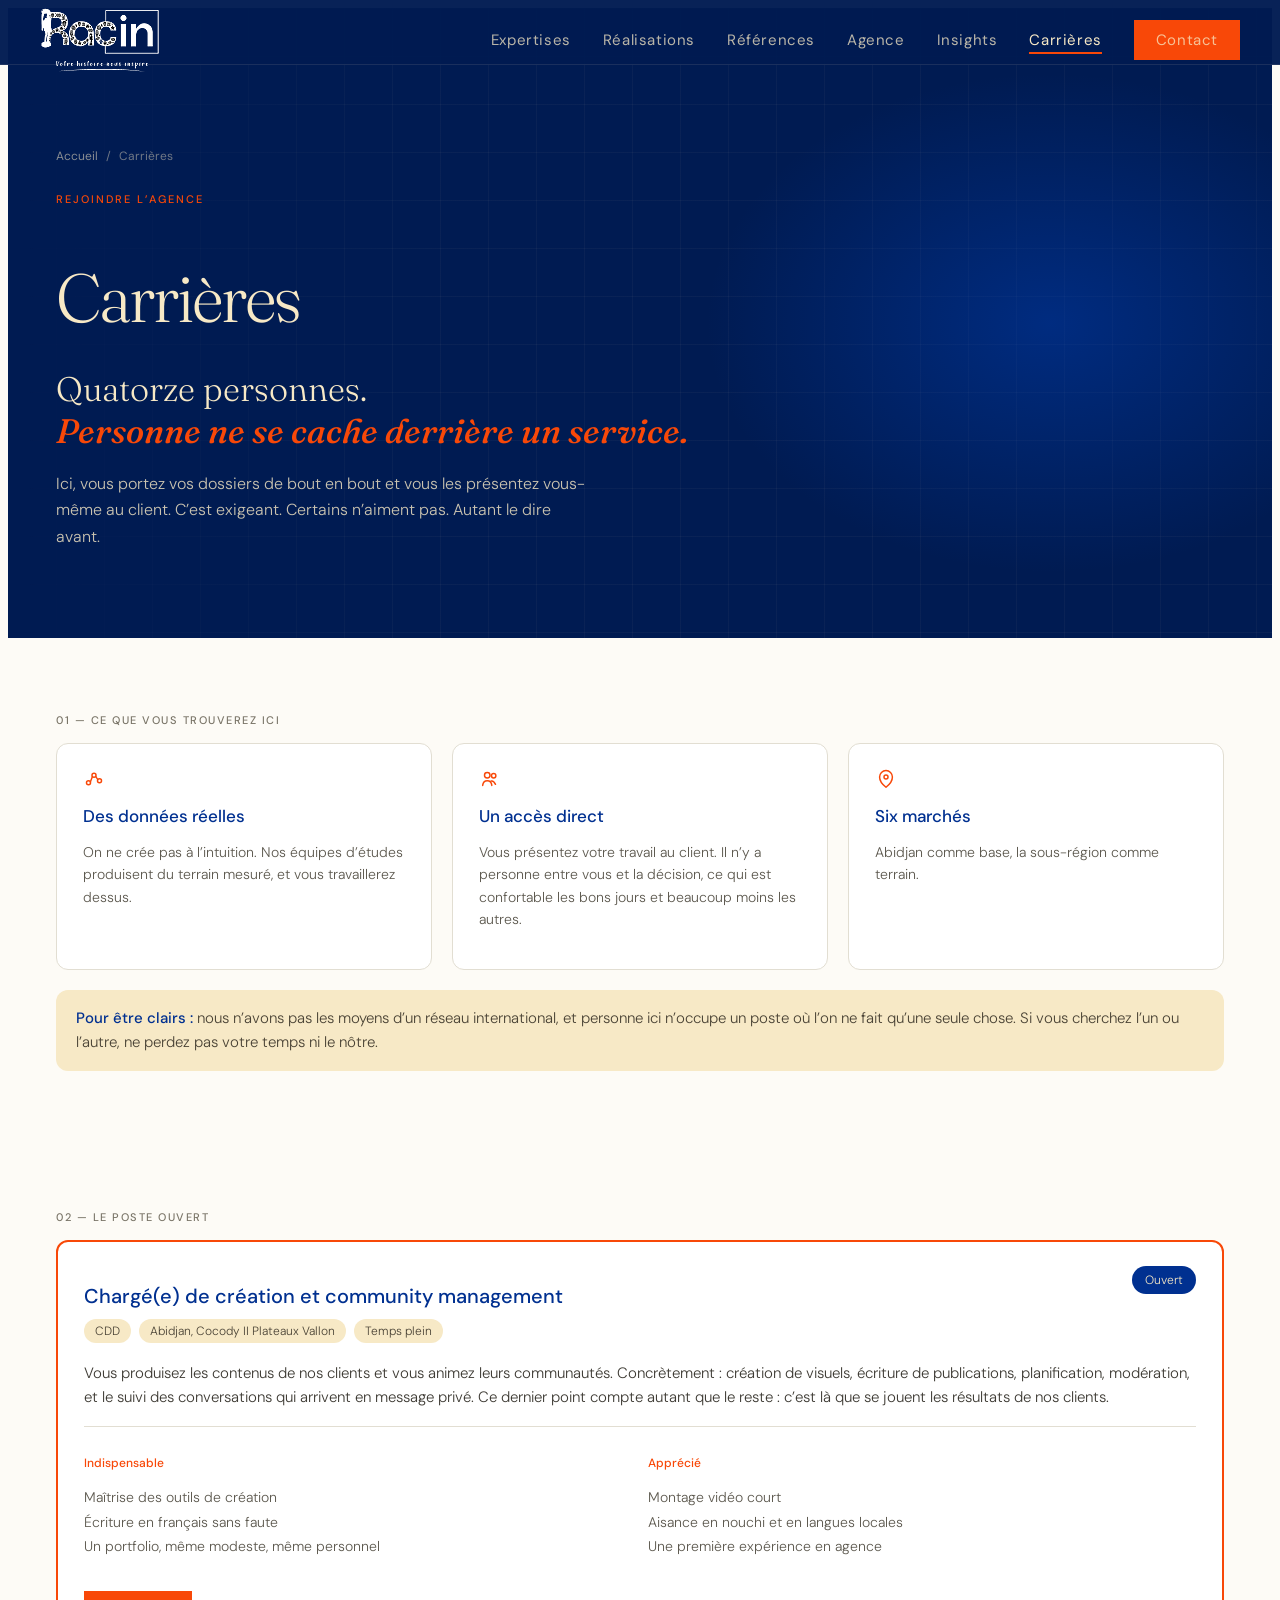
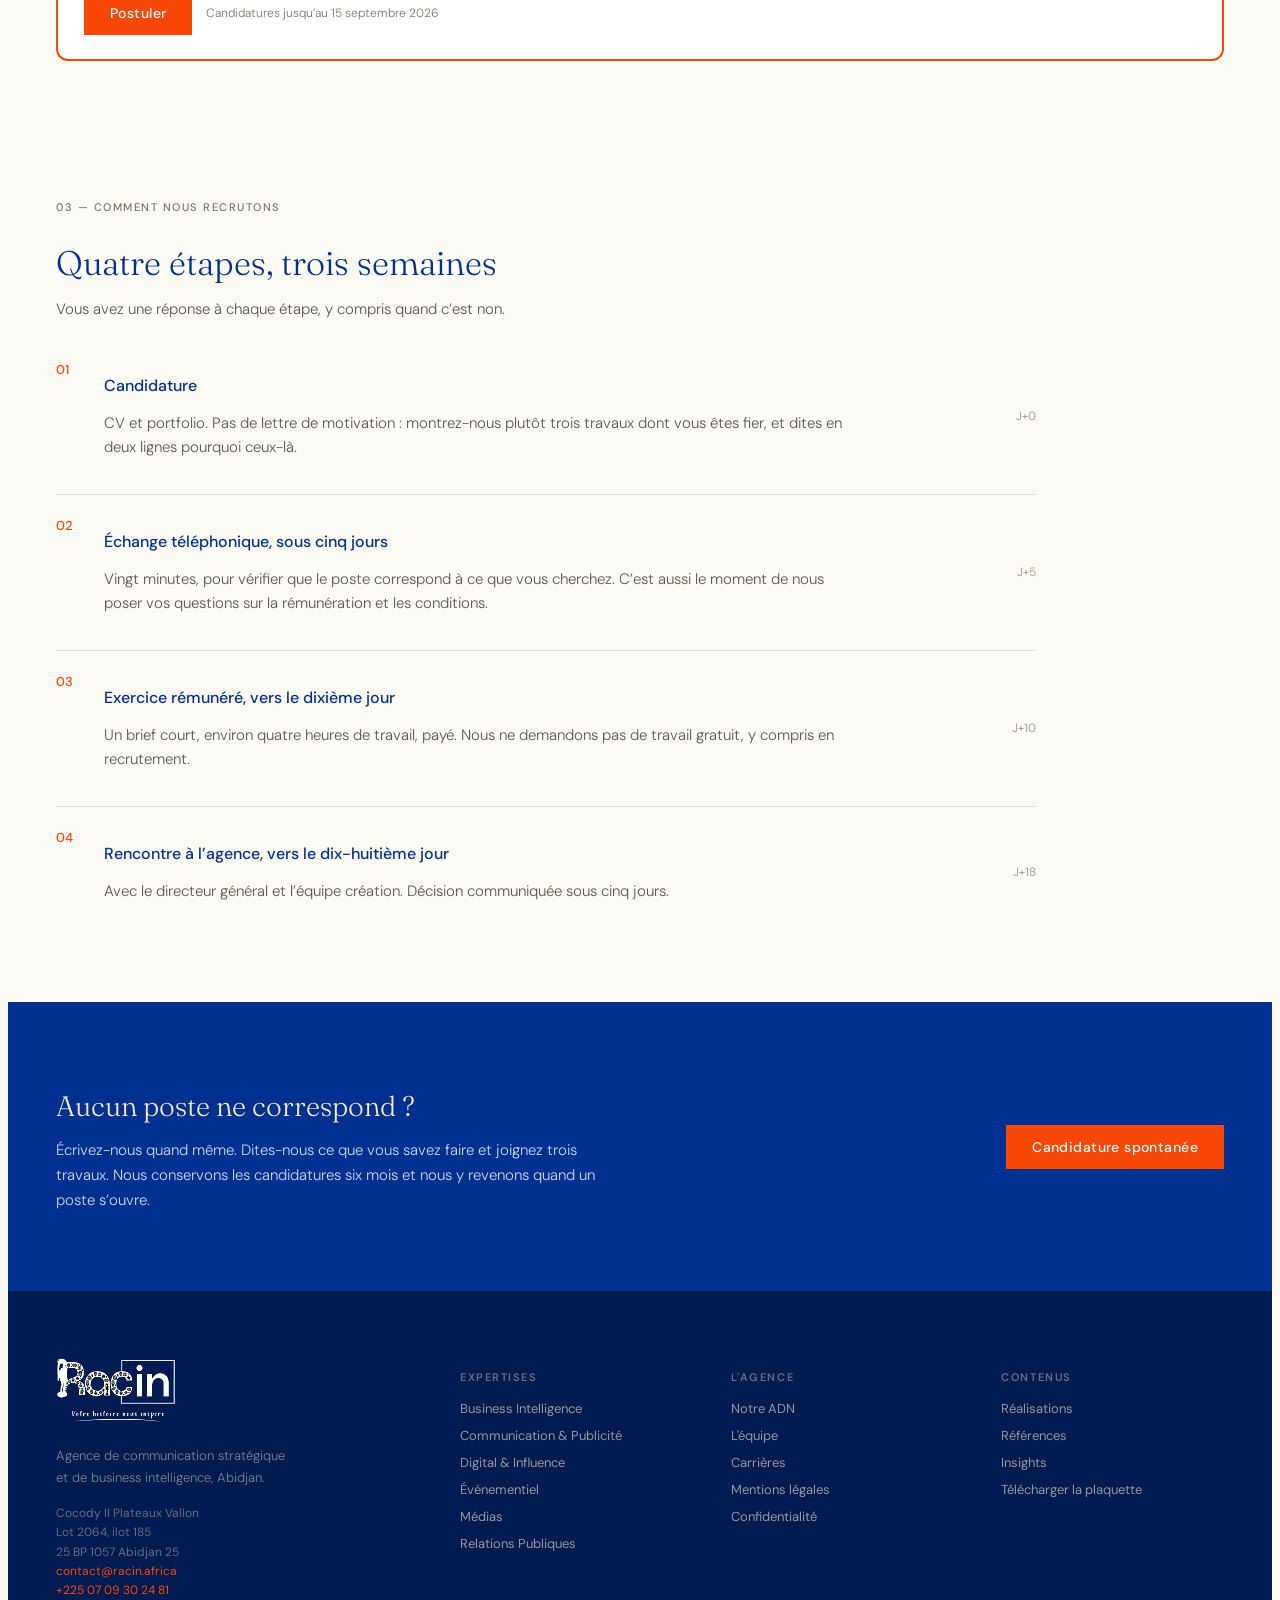
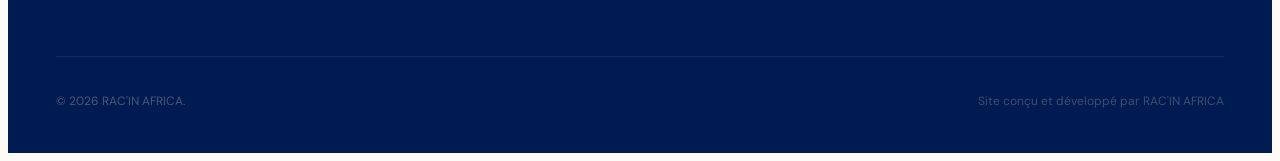
==== commit bfa938e0: "Sync pages with production and fix Références/Carrières layout alignment Co-Authored-By: hindoune ha" ====
--- a/carrieres.html
+++ b/carrieres.html
@@ -3,17 +3,44 @@
 <head>
   <meta charset="UTF-8">
   <meta name="viewport" content="width=device-width, initial-scale=1.0">
-  <title>Chargé(e) de Création & Community Management — Offre d'emploi | RAC'IN AFRICA</title>
-  <meta name="description" content="RAC'IN AFRICA recrute un Chargé(e) de Création & Community Management. Agence de communication et de publicité basée à Abidjan.">
+  <title>Carrières : rejoindre RAC’IN AFRICA à Abidjan | RAC’IN AFRICA</title>
+  <meta name="description" content="Postes ouverts et candidatures spontanées. Une agence de quatorze personnes où chacun porte ses dossiers de bout en bout.">
   <link rel="canonical" href="https://www.racin.africa/carrieres">
-  <meta property="og:title" content="Chargé(e) de Création & Community Management — RAC'IN AFRICA">
-  <meta property="og:description" content="Agence de communication et de publicité basée à Abidjan. Rejoignez une équipe panafricaine passionnée.">
+  <meta property="og:title" content="Quatorze personnes. Personne ne se cache derrière un service.">
+  <meta property="og:description" content="Postes ouverts et candidatures spontanées. Une agence de quatorze personnes où chacun porte ses dossiers de bout en bout.">
   <meta property="og:image" content="https://www.racin.africa/og-image.jpg">
   <meta property="og:url" content="https://www.racin.africa/carrieres">
   <meta property="og:type" content="website">
   <meta property="og:locale" content="fr_CI">
   <meta name="twitter:card" content="summary_large_image">
   <link rel="stylesheet" href="styles.css">
+  <script type="application/ld+json">
+  {
+    "@context": "https://schema.org",
+    "@type": "JobPosting",
+    "title": "Chargé(e) de création et community management",
+    "description": "Vous produisez les contenus de nos clients et vous animez leurs communautés. Concrètement : création de visuels, écriture de publications, planification, modération, et le suivi des conversations qui arrivent en message privé. Ce dernier point compte autant que le reste : c’est là que se jouent les résultats de nos clients. Indispensable : maîtrise des outils de création, écriture en français sans faute, un portfolio même modeste. Lieu : Abidjan, Cocody II Plateaux Vallon. CDD, temps plein.",
+    "datePosted": "2026-08-24",
+    "validThrough": "2026-09-15T23:59:59+00:00",
+    "employmentType": ["FULL_TIME", "TEMPORARY"],
+    "hiringOrganization": {
+      "@type": "Organization",
+      "name": "RAC'IN AFRICA",
+      "sameAs": "https://www.racin.africa",
+      "logo": "https://www.racin.africa/logo.png"
+    },
+    "jobLocation": {
+      "@type": "Place",
+      "address": {
+        "@type": "PostalAddress",
+        "streetAddress": "Cocody II Plateaux Vallon, Lot 2064, ilot 185",
+        "addressLocality": "Abidjan",
+        "addressCountry": "CI"
+      }
+    },
+    "directApply": true
+  }
+  </script>
 </head>
 <body class="page-careers">
 
@@ -49,148 +76,146 @@
   </nav>
 
   <main>
-    <!-- Hero -->
-    <section class="careers-hero">
-      <div class="container careers-hero-inner">
-        <nav class="bi-breadcrumb" aria-label="Fil d'Ariane">
+    <section class="jobs-hero" id="top">
+      <div class="jobs-hero-bg" aria-hidden="true">
+        <div class="bi-hero-grid"></div>
+        <div class="bi-hero-halo"></div>
+      </div>
+      <div class="container jobs-hero-inner">
+        <nav class="bi-breadcrumb hero-text-1" aria-label="Fil d'Ariane">
           <a href="index.html">Accueil</a>
           <span aria-hidden="true">/</span>
           <span>Carrières</span>
         </nav>
-        <p class="section-label">Offre d'emploi</p>
-        <h1 class="careers-hero-title">Chargé(e) de Création<br>& Community Management</h1>
-        <p class="careers-hero-location">Abidjan · CDD 1 an renouvelable</p>
-      </div>
-    </section>
-
-    <!-- Qui sommes-nous -->
-    <section class="careers-section">
+        <p class="section-label hero-text-1">Rejoindre l’agence</p>
+        <h1 class="jobs-hero-title hero-text-2">Carrières</h1>
+        <p class="jobs-hero-sub hero-text-3">Quatorze personnes.<br><em>Personne ne se cache derrière un service.</em></p>
+        <p class="jobs-hero-chapo hero-text-4">Ici, vous portez vos dossiers de bout en bout et vous les présentez vous-même au client. C’est exigeant. Certains n’aiment pas. Autant le dire avant.</p>
+      </div>
+    </section>
+
+    <section class="jobs-section" aria-labelledby="jobs-find-title">
       <div class="container">
-        <div class="careers-split">
-          <div class="careers-label reveal">
-            <p class="section-label">Qui sommes-nous</p>
+        <p class="jobs-kicker" id="jobs-find-title">01 — Ce que vous trouverez ici</p>
+        <div class="jobs-find-grid">
+          <article class="jobs-find-card reveal">
+            <svg width="22" height="22" viewBox="0 0 24 24" fill="none" aria-hidden="true">
+              <circle cx="6" cy="16" r="2.2" stroke="#F84808" stroke-width="1.6"/>
+              <circle cx="12" cy="8" r="2.2" stroke="#F84808" stroke-width="1.6"/>
+              <circle cx="18" cy="14" r="2.2" stroke="#F84808" stroke-width="1.6"/>
+              <path d="M8 15.2 10.2 9.6M13.8 9.2 16.2 12.6" stroke="#F84808" stroke-width="1.6" stroke-linecap="round"/>
+            </svg>
+            <h2>Des données réelles</h2>
+            <p>On ne crée pas à l’intuition. Nos équipes d’études produisent du terrain mesuré, et vous travaillerez dessus.</p>
+          </article>
+          <article class="jobs-find-card reveal reveal-delay-1">
+            <svg width="22" height="22" viewBox="0 0 24 24" fill="none" aria-hidden="true">
+              <circle cx="9" cy="8" r="3" stroke="#F84808" stroke-width="1.6"/>
+              <circle cx="16" cy="8.5" r="2.4" stroke="#F84808" stroke-width="1.6"/>
+              <path d="M4 19c.4-3.2 2.6-5 5-5s4.6 1.8 5 5" stroke="#F84808" stroke-width="1.6" stroke-linecap="round"/>
+              <path d="M13.2 14.2c1.6-.4 3.4.6 4.8 3.6" stroke="#F84808" stroke-width="1.6" stroke-linecap="round"/>
+            </svg>
+            <h2>Un accès direct</h2>
+            <p>Vous présentez votre travail au client. Il n’y a personne entre vous et la décision, ce qui est confortable les bons jours et beaucoup moins les autres.</p>
+          </article>
+          <article class="jobs-find-card reveal reveal-delay-2">
+            <svg width="22" height="22" viewBox="0 0 24 24" fill="none" aria-hidden="true">
+              <path d="M12 21s7-5.4 7-11.2A7 7 0 0 0 5 9.8C5 15.6 12 21 12 21z" stroke="#F84808" stroke-width="1.6" stroke-linejoin="round"/>
+              <circle cx="12" cy="9.8" r="2.2" stroke="#F84808" stroke-width="1.6"/>
+            </svg>
+            <h2>Six marchés</h2>
+            <p>Abidjan comme base, la sous-région comme terrain.</p>
+          </article>
+        </div>
+        <div class="jobs-not-offer reveal">
+          <p><strong>Pour être clairs :</strong> nous n’avons pas les moyens d’un réseau international, et personne ici n’occupe un poste où l’on ne fait qu’une seule chose. Si vous cherchez l’un ou l’autre, ne perdez pas votre temps ni le nôtre.</p>
+        </div>
+      </div>
+    </section>
+
+    <section class="jobs-section" aria-labelledby="jobs-open-title">
+      <div class="container">
+        <p class="jobs-kicker" id="jobs-open-title">02 — Le poste ouvert</p>
+        <article class="jobs-card reveal" data-job-status="open">
+          <div class="jobs-card-top">
+            <div>
+              <h2 class="jobs-card-title">Chargé(e) de création et community management</h2>
+              <div class="jobs-tags">
+                <span>CDD</span>
+                <span>Abidjan, Cocody II Plateaux Vallon</span>
+                <span>Temps plein</span>
+              </div>
+            </div>
+            <span class="jobs-status">Ouvert</span>
           </div>
-          <div class="careers-body reveal reveal-delay-1">
-            <p class="careers-lead">RAC'IN AFRICA est une agence panafricaine de communication et de publicité basée à Abidjan (Cocody, 2 Plateaux Vallon).</p>
-            <p>Nous accompagnons des marques africaines sur six métiers : communication & publicité, digital & marketing d'influence, business intelligence, événementiel, média et relations publiques.</p>
-            <p class="careers-emphasis">Notre conviction : faire de l'histoire de nos clients un levier d'influence pérenne.</p>
+          <p class="jobs-card-body">Vous produisez les contenus de nos clients et vous animez leurs communautés. Concrètement : création de visuels, écriture de publications, planification, modération, et le suivi des conversations qui arrivent en message privé. Ce dernier point compte autant que le reste : c’est là que se jouent les résultats de nos clients.</p>
+          <div class="jobs-reqs">
+            <div>
+              <h3>Indispensable</h3>
+              <p>Maîtrise des outils de création<br>Écriture en français sans faute<br>Un portfolio, même modeste, même personnel</p>
+            </div>
+            <div>
+              <h3>Apprécié</h3>
+              <p>Montage vidéo court<br>Aisance en nouchi et en langues locales<br>Une première expérience en agence</p>
+            </div>
           </div>
-        </div>
-      </div>
-    </section>
-
-    <!-- Le poste -->
-    <section class="careers-section careers-section--dark">
+          <div class="jobs-card-cta">
+            <a class="btn-vermillion btn-lg" href="postuler.html?poste=creation-cm">Postuler</a>
+            <p class="jobs-deadline">Candidatures jusqu’au 15 septembre 2026</p>
+          </div>
+        </article>
+      </div>
+    </section>
+
+    <section class="jobs-section" aria-labelledby="jobs-process-title">
       <div class="container">
-        <div class="careers-split">
-          <div class="careers-label reveal">
-            <p class="section-label">Le poste</p>
-          </div>
-          <div class="careers-body reveal reveal-delay-1">
-            <p class="careers-lead">Rattaché(e) à la direction conseil, vous êtes le pilier créatif et éditorial de plusieurs comptes clients, dont une marque agroalimentaire ivoirienne en pleine construction de notoriété.</p>
-          </div>
-        </div>
-      </div>
-    </section>
-
-    <!-- Vos missions -->
-    <section class="careers-section">
-      <div class="container">
-        <div class="careers-header reveal">
-          <p class="section-label">Vos missions</p>
-          <h2 class="section-title">Ce que vous ferez<br><em>au quotidien</em></h2>
-        </div>
-        <div class="careers-grid">
-          <article class="careers-card reveal reveal-delay-1">
-            <span class="careers-card-num">01</span>
-            <h3>Création visuelle</h3>
-            <p>Concevoir les visuels des réseaux sociaux : posts, stories, bannières, carrousels. Réaliser des animations et du motion design pour formats courts (Reels, TikTok). Décliner et faire respecter les chartes graphiques clients.</p>
-          </article>
-          <article class="careers-card reveal reveal-delay-2">
-            <span class="careers-card-num">02</span>
-            <h3>Community Management</h3>
-            <p>Construire et tenir les calendriers éditoriaux (Instagram, TikTok, Facebook, LinkedIn). Rédiger les contenus et animer les communautés au quotidien. Modérer, répondre, faire vivre la conversation. Suivre les performances et produire les reportings mensuels.</p>
-          </article>
-          <article class="careers-card reveal reveal-delay-3">
-            <span class="careers-card-num">03</span>
-            <h3>Production terrain</h3>
-            <p>Capter photo et vidéo en studio comme en terrain (dégustations, foires, reportages producteurs). Monter les capsules et contenus verticaux. Participer aux tournages de films de marque.</p>
-          </article>
-        </div>
-      </div>
-    </section>
-
-    <!-- Profil recherché -->
-    <section class="careers-section careers-section--dark">
-      <div class="container">
-        <div class="careers-header reveal">
-          <p class="section-label">Profil recherché</p>
-          <h2 class="section-title">Ce que nous cherchons<br><em>chez vous</em></h2>
-        </div>
-        <div class="careers-list reveal reveal-delay-1">
-          <ul>
-            <li>Formation en communication, design graphique, marketing digital ou équivalent</li>
-            <li>2 à 4 ans d'expérience en agence, en régie ou en freelance</li>
-            <li>Portfolio exigé — c'est le premier critère de sélection</li>
-            <li>Maîtrise de Figma ou Adobe XD, Photoshop, Illustrator, Premiere Pro (ou équivalents)</li>
-            <li>Excellente écriture en français, avec le sens des codes et de l'humour ivoiriens</li>
-            <li>Aisance en captation photo et vidéo</li>
-            <li>Anglais professionnel apprécié (nous travaillons sur des marchés anglophones)</li>
-          </ul>
-        </div>
-      </div>
-    </section>
-
-    <!-- Ce que nous cherchons vraiment -->
-    <section class="careers-section">
-      <div class="container">
-        <div class="careers-highlight reveal">
-          <p class="section-label">Ce que nous cherchons vraiment</p>
-          <p class="careers-highlight-text">Quelqu'un qui connaît le terrain ivoirien et sait parler à un public local sans copier les codes importés. Réactif, autonome, exigeant sur la qualité, à l'aise pour aller filmer dans un maquis comme pour présenter un concept en réunion client.</p>
-        </div>
-      </div>
-    </section>
-
-    <!-- Conditions -->
-    <section class="careers-section careers-section--dark">
-      <div class="container">
-        <div class="careers-header reveal">
-          <p class="section-label">Conditions</p>
-          <h2 class="section-title">Les modalités<br><em>du poste</em></h2>
-        </div>
-        <div class="careers-grid">
-          <article class="careers-card reveal reveal-delay-1">
-            <h3>Contrat</h3>
-            <p>CDD 1 an renouvelable, avec période d'essai</p>
-          </article>
-          <article class="careers-card reveal reveal-delay-2">
-            <h3>Lieu</h3>
-            <p>Abidjan Cocody, 2 Plateaux Vallon — présentiel</p>
-          </article>
-          <article class="careers-card reveal reveal-delay-3">
-            <h3>Rémunération</h3>
-            <p>Selon profil et expérience</p>
-          </article>
-          <article class="careers-card reveal reveal-delay-4">
-            <h3>Déplacements</h3>
-            <p>Terrain ponctuels à prévoir (intérieur du pays)</p>
-          </article>
-        </div>
-      </div>
-    </section>
-
-    <!-- Candidature -->
-    <section class="careers-cta">
-      <div class="container reveal">
-        <p class="section-label">Candidature</p>
-        <h2 class="section-title section-title--light">Prêt(e) à rejoindre<br><em>l'aventure ?</em></h2>
-        <p class="careers-cta-text">CV + portfolio ou lien vers vos réalisations (Behance, Instagram, Drive) à envoyer à contact@racin.africa</p>
-        <p class="careers-cta-email">Objet : « Candidature — Création & CM »</p>
-        <p class="careers-cta-deadline">Date limite : 01 août 2026</p>
-        <a href="mailto:contact@racin.africa?subject=Candidature — Création & CM" class="btn-vermillion btn-lg">
-          Postuler
-          <svg width="16" height="16" viewBox="0 0 16 16" fill="none" aria-hidden="true"><path d="M3 8h10M9 4l4 4-4 4" stroke="currentColor" stroke-width="1.5" stroke-linecap="round" stroke-linejoin="round"/></svg>
-        </a>
+        <p class="jobs-kicker" id="jobs-process-title">03 — Comment nous recrutons</p>
+        <h2 class="jobs-block-title">Quatre étapes, trois semaines</h2>
+        <p class="jobs-block-lead">Vous avez une réponse à chaque étape, y compris quand c’est non.</p>
+        <ol class="jobs-steps reveal">
+          <li>
+            <span class="jobs-step-num">01</span>
+            <div>
+              <h3>Candidature</h3>
+              <p>CV et portfolio. Pas de lettre de motivation : montrez-nous plutôt trois travaux dont vous êtes fier, et dites en deux lignes pourquoi ceux-là.</p>
+            </div>
+            <span class="jobs-step-when">J+0</span>
+          </li>
+          <li>
+            <span class="jobs-step-num">02</span>
+            <div>
+              <h3>Échange téléphonique, sous cinq jours</h3>
+              <p>Vingt minutes, pour vérifier que le poste correspond à ce que vous cherchez. C’est aussi le moment de nous poser vos questions sur la rémunération et les conditions.</p>
+            </div>
+            <span class="jobs-step-when">J+5</span>
+          </li>
+          <li>
+            <span class="jobs-step-num">03</span>
+            <div>
+              <h3>Exercice rémunéré, vers le dixième jour</h3>
+              <p>Un brief court, environ quatre heures de travail, payé. Nous ne demandons pas de travail gratuit, y compris en recrutement.</p>
+            </div>
+            <span class="jobs-step-when">J+10</span>
+          </li>
+          <li>
+            <span class="jobs-step-num">04</span>
+            <div>
+              <h3>Rencontre à l’agence, vers le dix-huitième jour</h3>
+              <p>Avec le directeur général et l’équipe création. Décision communiquée sous cinq jours.</p>
+            </div>
+            <span class="jobs-step-when">J+18</span>
+          </li>
+        </ol>
+      </div>
+    </section>
+
+    <section class="jobs-cta">
+      <div class="container jobs-cta-inner">
+        <div>
+          <h2 class="jobs-cta-title">Aucun poste ne correspond ?</h2>
+          <p class="jobs-cta-text">Écrivez-nous quand même. Dites-nous ce que vous savez faire et joignez trois travaux. Nous conservons les candidatures six mois et nous y revenons quand un poste s’ouvre.</p>
+        </div>
+        <a href="postuler.html?poste=spontanee" class="btn-vermillion btn-lg">Candidature spontanée</a>
       </div>
     </section>
   </main>
@@ -214,8 +239,8 @@
         <div class="footer-col">
           <h4 class="footer-col-title">Expertises</h4>
           <a href="expertises/business-intelligence.html">Business Intelligence</a>
-          <a href="expertises/communication-publicite.html">Communication & Publicité</a>
-          <a href="expertises/digital-influence.html">Digital & Influence</a>
+          <a href="expertises/communication-publicite.html">Communication &amp; Publicité</a>
+          <a href="expertises/digital-influence.html">Digital &amp; Influence</a>
           <a href="expertises/evenementiel.html">Événementiel</a>
           <a href="expertises/media.html">Médias</a>
           <a href="expertises/relations-publiques.html">Relations Publiques</a>
--- a/styles.css
+++ b/styles.css
@@ -1,4696 +1,5446 @@
-@import url('https://fonts.googleapis.com/css2?family=Fraunces:ital,opsz,wght@0,9..144,300;0,9..144,500;0,9..144,700;1,9..144,300;1,9..144,500;1,9..144,700&display=swap');
-@import url('https://fonts.googleapis.com/css2?family=DM+Sans:opsz,wght@9..40,300;9..40,400;9..40,500;9..40,600&display=swap');
-
-:root {
-  --navy: #003090;
-  --navy-dark: #001B52;
-  --navy-mid: #0040B8;
-  --vermillion: #F84808;
-  --vermillion-dark: #C63600;
-  --cream: #F7E9C6;
-  --cream-dark: #EDD9A3;
-  --white: #FFFFFF;
-  --font-display: 'Fraunces', serif;
-  --font-body: 'DM Sans', sans-serif;
-}
-
-html {
-  scroll-behavior: smooth;
-}
-
-body {
-  font-family: var(--font-body);
-  font-weight: 300;
-  font-size: 15px;
-  color: var(--navy-dark);
-  -webkit-font-smoothing: antialiased;
-  -moz-osx-font-smoothing: grayscale;
-}
-
-::-webkit-scrollbar {
-  width: 8px;
-}
-
-::-webkit-scrollbar-track {
-  background: var(--cream);
-}
-
-::-webkit-scrollbar-thumb {
-  background: var(--navy);
-  border-radius: 3px;
-}
-
-.container {
-  max-width: 1200px;
-  margin: 0 auto;
-  padding: 0 24px;
-}
-
-.section {
-  padding: 96px 24px;
-}
-
-.section-label {
-  font-family: var(--font-body);
-  font-size: 11px;
-  font-weight: 500;
-  text-transform: uppercase;
-  letter-spacing: 0.18em;
-  color: var(--vermillion);
-  margin-bottom: 12px;
-}
-
-.section-title {
-  font-family: var(--font-display);
-  font-size: clamp(32px, 4vw, 52px);
-  font-weight: 300;
-  line-height: 1.12;
-  letter-spacing: -0.02em;
-  color: var(--navy-dark);
-}
-
-.section-title em {
-  font-weight: 500;
-  font-style: italic;
-}
-
-.section-title--light {
-  color: var(--cream);
-}
-
-.section-title--light em {
-  color: var(--white);
-}
-
-.reveal {
-  opacity: 0;
-  transform: translateY(32px);
-  transition: opacity 0.7s cubic-bezier(0.22, 1, 0.36, 1),
-              transform 0.7s cubic-bezier(0.22, 1, 0.36, 1);
-}
-
-.reveal.visible {
-  opacity: 1;
-  transform: none;
-}
-
-.reveal-delay-1 { transition-delay: 0.1s; }
-.reveal-delay-2 { transition-delay: 0.2s; }
-.reveal-delay-3 { transition-delay: 0.3s; }
-.reveal-delay-4 { transition-delay: 0.4s; }
-.reveal-delay-5 { transition-delay: 0.5s; }
-.reveal-delay-6 { transition-delay: 0.6s; }
-
-@keyframes fadeUp {
-  from { opacity: 0; transform: translateY(24px); }
-  to   { opacity: 1; transform: translateY(0); }
-}
-
-.hero-text-1 { animation: fadeUp 0.9s cubic-bezier(0.22,1,0.36,1) 0.2s both; }
-.hero-text-2 { animation: fadeUp 0.9s cubic-bezier(0.22,1,0.36,1) 0.4s both; }
-.hero-text-3 { animation: fadeUp 0.9s cubic-bezier(0.22,1,0.36,1) 0.6s both; }
-.hero-text-4 { animation: fadeUp 0.9s cubic-bezier(0.22,1,0.36,1) 0.8s both; }
-
-@keyframes maskFloat {
-  0%, 100% { transform: translateY(0px) rotate(0deg); }
-  50%       { transform: translateY(-12px) rotate(1deg); }
-}
-
-.mask-float {
-  animation: maskFloat 8s ease-in-out infinite;
-}
-
-@keyframes scrollDown {
-  0%, 100% { transform: translateY(0); opacity: 1; }
-  50%       { transform: translateY(8px); opacity: 0.4; }
-}
-
-.scroll-indicator {
-  animation: scrollDown 2s ease-in-out infinite;
-}
-
-.btn-vermillion {
-  background: var(--vermillion);
-  color: var(--white);
-  transition: background 0.2s ease, transform 0.2s ease;
-  display: inline-flex;
-  align-items: center;
-  gap: 8px;
-  border: none;
-  cursor: pointer;
-  text-decoration: none;
-  font-family: var(--font-body);
-  font-weight: 500;
-  letter-spacing: 0.03em;
-}
-
-.btn-vermillion:hover {
-  background: var(--vermillion-dark);
-  transform: translateY(-1px);
-}
-
-.btn-outline-cream {
-  border: 1px solid rgba(247, 233, 198, 0.4);
-  color: var(--cream);
-  background: transparent;
-  transition: border-color 0.2s ease, background 0.2s ease;
-  display: inline-flex;
-  align-items: center;
-  gap: 8px;
-  cursor: pointer;
-  text-decoration: none;
-  font-family: var(--font-body);
-  letter-spacing: 0.02em;
-}
-
-.btn-outline-cream:hover {
-  border-color: var(--cream);
-  background: rgba(247, 233, 198, 0.08);
-}
-
-.btn-lg {
-  padding: 13px 26px;
-  font-size: 14px;
-}
-
-.btn-md {
-  padding: 12px 28px;
-  font-size: 14px;
-}
-
-.btn-navy {
-  background: var(--navy);
-  color: var(--cream);
-  display: inline-flex;
-  align-items: center;
-  gap: 8px;
-  text-decoration: none;
-  font-family: var(--font-body);
-  font-weight: 500;
-  font-size: 13px;
-  letter-spacing: 0.03em;
-  transition: background 0.2s ease;
-}
-
-.btn-navy:hover {
-  background: var(--navy-dark);
-}
-
-.btn-white {
-  background: var(--white);
-  color: var(--vermillion);
-  display: inline-flex;
-  align-items: center;
-  gap: 8px;
-  text-decoration: none;
-  font-family: var(--font-body);
-  font-weight: 600;
-  font-size: 14px;
-  letter-spacing: 0.02em;
-  transition: transform 0.2s ease;
-}
-
-.btn-white:hover {
-  transform: translateY(-2px);
-}
-
-.btn-outline-white {
-  border: 1px solid rgba(255, 255, 255, 0.5);
-  color: var(--white);
-  background: transparent;
-  display: inline-flex;
-  align-items: center;
-  gap: 8px;
-  text-decoration: none;
-  font-family: var(--font-body);
-  font-weight: 400;
-  font-size: 14px;
-  letter-spacing: 0.02em;
-  transition: border-color 0.2s ease;
-}
-
-.btn-outline-white:hover {
-  border-color: var(--white);
-}
-
-.text-link {
-  display: inline-flex;
-  align-items: center;
-  gap: 6px;
-  font-family: var(--font-body);
-  font-size: 13px;
-  font-weight: 500;
-  color: var(--navy);
-  text-decoration: none;
-  border-bottom: 1px solid var(--navy);
-  padding-bottom: 2px;
-  transition: opacity 0.2s ease;
-}
-
-.text-link:hover {
-  opacity: 0.8;
-}
-
-.portrait-duotone {
-  position: relative;
-  overflow: hidden;
-  height: 280px;
-  background: var(--navy);
-}
-
-.portrait-duotone img {
-  filter: grayscale(30%);
-  display: block;
-  width: 100%;
-  height: 100%;
-  object-fit: cover;
-}
-
-.portrait-duotone::after {
-  content: '';
-  position: absolute;
-  inset: 0;
-  background: var(--navy);
-  mix-blend-mode: multiply;
-  opacity: 0.3;
-  transition: opacity 0.3s ease;
-}
-
-.portrait-duotone:hover::after {
-  opacity: 0.15;
-}
-
-.lines-pattern {
-  background-image: repeating-linear-gradient(90deg, transparent, transparent 40px, rgba(247,233,198,0.08) 40px, rgba(247,233,198,0.08) 41px);
-}
-
-/* Navigation */
-.nav {
-  position: fixed;
-  top: 0;
-  left: 0;
-  right: 0;
-  z-index: 100;
-  height: 64px;
-  background: transparent;
-  border-bottom: 1px solid transparent;
-  transition: background 0.4s ease, backdrop-filter 0.4s ease, border-color 0.4s ease;
-}
-
-.nav.scrolled {
-  background: rgba(0, 27, 82, 0.97);
-  backdrop-filter: blur(12px);
-  border-bottom: 1px solid rgba(247, 233, 198, 0.1);
-  height: 80px;
-}
-
-.nav-inner {
-  display: flex;
-  align-items: center;
-  justify-content: space-between;
-  height: 80px;
-}
-
-.nav-logo {
-  display: flex;
-  align-items: center;
-  text-decoration: none;
-}
-
-.nav-logo-img {
-  height: 70px;
-  width: auto;
-  display: block;
-  max-width: 250px;
-  object-fit: contain;
-}
-
-.nav-logo-icon {
-  display: flex;
-  align-items: center;
-  justify-content: center;
-  width: 32px;
-  height: 32px;
-  background: var(--vermillion);
-  font-family: var(--font-display);
-  font-weight: 700;
-  font-size: 16px;
-  color: var(--white);
-}
-
-.nav-logo-text {
-  font-family: var(--font-display);
-  font-weight: 500;
-  font-size: 15px;
-  color: var(--cream);
-  letter-spacing: 0.06em;
-}
-
-.nav-links {
-  display: flex;
-  align-items: center;
-  gap: 32px;
-}
-
-.nav-links a {
-  font-family: var(--font-body);
-  font-size: 15px;
-  font-weight: 400;
-  color: rgba(247, 233, 198, 0.75);
-  letter-spacing: 0.04em;
-  text-decoration: none;
-  position: relative;
-  transition: color 0.2s ease;
-}
-
-.nav-links a:not(.nav-cta)::after {
-  content: '';
-  position: absolute;
-  bottom: -4px;
-  left: 0;
-  width: 0;
-  height: 2px;
-  background: var(--vermillion);
-  transition: width 0.3s ease;
-}
-
-.nav-links a:not(.nav-cta):hover {
-  color: var(--cream);
-}
-
-.nav-links a:not(.nav-cta):hover::after {
-  width: 100%;
-}
-
-.nav-cta {
-  padding: 10px 22px;
-  font-size: 15px;
-}
-
-.nav-hamburger {
-  display: none;
-  flex-direction: column;
-  gap: 5px;
-  background: none;
-  border: none;
-  cursor: pointer;
-  padding: 4px;
-}
-
-.nav-hamburger span {
-  display: block;
-  width: 22px;
-  height: 1.5px;
-  background: var(--cream);
-  transition: transform 0.3s ease, opacity 0.3s ease;
-}
-
-.nav-hamburger.active span:nth-child(1) {
-  transform: rotate(45deg) translateY(6.5px);
-}
-
-.nav-hamburger.active span:nth-child(2) {
-  opacity: 0;
-}
-
-.nav-hamburger.active span:nth-child(3) {
-  transform: rotate(-45deg) translateY(-6.5px);
-}
-
-.nav-mobile {
-  display: none;
-  background: var(--navy-dark);
-  border-top: 1px solid rgba(247, 233, 198, 0.1);
-  padding: 16px 24px 24px;
-}
-
-.nav-mobile.open {
-  display: block;
-}
-
-.nav-mobile a {
-  display: block;
-  padding: 12px 0;
-  border-bottom: 1px solid rgba(247, 233, 198, 0.08);
-  font-family: var(--font-body);
-  font-size: 15px;
-  color: var(--cream);
-  text-decoration: none;
-}
-
-.nav-mobile-cta {
-  display: block;
-  margin-top: 16px;
-  text-align: center;
-  padding: 12px 18px;
-}
-
-/* Hero */
-.hero {
-  min-height: 100vh;
-  padding-top: 64px;
-  background: var(--navy);
-  overflow: hidden;
-  position: relative;
-}
-
-.hero-bg-grid,
-.hero-bg-halo,
-.hero-bg-lines {
-  position: absolute;
-  inset: 0;
-  pointer-events: none;
-}
-
-.hero-bg-grid {
-  background-image:
-    linear-gradient(rgba(247,233,198,0.04) 1px, transparent 1px),
-    linear-gradient(90deg, rgba(247,233,198,0.04) 1px, transparent 1px);
-  background-size: 80px 80px;
-}
-
-.hero-bg-halo {
-  background: radial-gradient(ellipse at 70% 40%, rgba(248,72,8,0.12) 0%, transparent 60%);
-}
-
-.hero-grid {
-  display: grid;
-  grid-template-columns: 1fr 1fr;
-  gap: 48px;
-  align-items: center;
-  padding: 80px 24px;
-  position: relative;
-  z-index: 1;
-}
-
-.hero-label {
-  font-family: var(--font-body);
-  font-size: 11px;
-  font-weight: 500;
-  text-transform: uppercase;
-  letter-spacing: 0.18em;
-  color: var(--vermillion);
-  margin-bottom: 28px;
-}
-
-.hero-title {
-  font-family: var(--font-display);
-  font-size: clamp(40px, 5.5vw, 72px);
-  font-weight: 300;
-  color: var(--cream);
-  line-height: 1.08;
-  letter-spacing: -0.02em;
-  margin-bottom: 28px;
-  text-align: left !important;
-  word-break: keep-all;
-  hyphens: none;
-}
-
-.hero-title em {
-  font-weight: 500;
-  font-style: italic;
-  color: var(--white);
-}
-
-.hero-chapo {
-  font-size: 17px;
-  font-weight: 300;
-  color: rgba(247, 233, 198, 0.72);
-  line-height: 1.65;
-  max-width: 460px;
-  margin-bottom: 40px;
-  text-align: justify;
-}
-
-.hero-ctas {
-  display: flex;
-  gap: 16px;
-  flex-wrap: wrap;
-}
-
-.hero-mask-col {
-  display: flex;
-  justify-content: center;
-  align-items: center;
-  position: relative;
-}
-
-.hero-ring {
-  position: absolute;
-  border-radius: 50%;
-}
-
-.hero-ring-outer {
-  width: 380px;
-  height: 380px;
-  border: 1px solid rgba(248, 72, 8, 0.15);
-}
-
-.hero-ring-inner {
-  width: 300px;
-  height: 300px;
-  border: 1px solid rgba(247, 233, 198, 0.06);
-}
-
-.hero-mask-col .mask-svg {
-  width: clamp(220px, 25vw, 320px);
-  height: auto;
-  color: var(--vermillion);
-  filter: drop-shadow(0 0 40px rgba(248, 72, 8, 0.3));
-  position: relative;
-  z-index: 1;
-}
-
-.hero .scroll-indicator {
-  position: absolute;
-  bottom: 32px;
-  left: 50%;
-  transform: translateX(-50%);
-  display: flex;
-  flex-direction: column;
-  align-items: center;
-  gap: 6px;
-  color: rgba(247, 233, 198, 0.4);
-}
-
-.hero .scroll-indicator span {
-  font-size: 10px;
-  letter-spacing: 0.14em;
-  text-transform: uppercase;
-}
-
-/* Stats */
-.stats {
-  background: var(--cream);
-  padding: 56px 24px;
-}
-
-.stats-grid {
-  display: grid;
-  grid-template-columns: repeat(4, 1fr);
-  gap: 0;
-}
-
-.stat-item {
-  text-align: center;
-  padding: 0 24px;
-  border-right: 1px solid rgba(0, 48, 144, 0.15);
-}
-
-.stat-item:last-child {
-  border-right: none;
-}
-
-.stat-number {
-  font-family: var(--font-display);
-  font-size: 52px;
-  font-weight: 700;
-  color: var(--navy);
-  line-height: 1;
-  letter-spacing: -0.03em;
-}
-
-.stat-label {
-  font-family: var(--font-body);
-  font-size: 14px;
-  font-weight: 500;
-  color: var(--navy);
-  margin-top: 6px;
-}
-
-.stat-note {
-  font-family: var(--font-body);
-  font-size: 12px;
-  font-weight: 400;
-  color: var(--navy-mid);
-  opacity: 0.65;
-  margin-top: 2px;
-}
-
-/* Expertises */
-.expertises {
-  background: var(--white);
-}
-
-.expertises-header {
-  display: flex;
-  justify-content: space-between;
-  align-items: flex-end;
-  flex-wrap: wrap;
-  gap: 16px;
-  margin-bottom: 56px;
-}
-
-.expertises-link {
-  font-family: var(--font-body);
-  font-size: 13px;
-  color: var(--navy);
-  text-decoration: none;
-  border-bottom: 1px solid var(--navy);
-  padding-bottom: 2px;
-  transition: opacity 0.2s ease;
-}
-
-.expertises-link:hover {
-  opacity: 0.8;
-}
-
-.expertises-grid {
-  display: grid;
-  grid-template-columns: repeat(3, 1fr);
-  gap: 2px;
-}
-
-.expertise-card {
-  position: relative;
-  background: var(--white);
-  border: 1px solid rgba(0, 48, 144, 0.1);
-  padding: 36px 32px;
-  transition: transform 0.3s cubic-bezier(0.22, 1, 0.36, 1),
-              box-shadow 0.3s cubic-bezier(0.22, 1, 0.36, 1);
-}
-
-.expertise-card:hover {
-  transform: translateY(-4px);
-  box-shadow: 0 16px 40px rgba(0, 48, 144, 0.12);
-}
-
-.expertise-card:hover .expertise-accent {
-  width: 100%;
-}
-
-.expertise-card--featured {
-  background: var(--navy);
-}
-
-.expertise-card--featured:hover {
-  transform: none;
-  box-shadow: none;
-}
-
-.expertise-card--featured .expertise-accent {
-  width: 100%;
-}
-
-.expertise-accent {
-  position: absolute;
-  top: 0;
-  left: 0;
-  height: 2px;
-  width: 32px;
-  background: var(--vermillion);
-  transition: width 0.4s cubic-bezier(0.22, 1, 0.36, 1);
-}
-
-.expertise-number {
-  display: block;
-  font-family: var(--font-body);
-  font-size: 10px;
-  font-weight: 500;
-  text-transform: uppercase;
-  letter-spacing: 0.16em;
-  color: rgba(0, 48, 144, 0.4);
-  margin-bottom: 16px;
-}
-
-.expertise-card--featured .expertise-number {
-  color: rgba(247, 233, 198, 0.5);
-}
-
-.expertise-title {
-  font-family: var(--font-display);
-  font-size: 22px;
-  font-weight: 500;
-  color: var(--navy-dark);
-  line-height: 1.2;
-  letter-spacing: -0.01em;
-  margin-bottom: 14px;
-}
-
-.expertise-card--featured .expertise-title {
-  color: var(--cream);
-}
-
-.expertise-desc {
-  font-family: var(--font-body);
-  font-size: 14px;
-  font-weight: 300;
-  color: rgba(0, 27, 82, 0.65);
-  line-height: 1.6;
-}
-
-.expertise-card--featured .expertise-desc {
-  color: rgba(247, 233, 198, 0.72);
-}
-
-.expertise-link {
-  display: inline-flex;
-  align-items: center;
-  gap: 6px;
-  margin-top: 24px;
-  font-family: var(--font-body);
-  font-size: 12px;
-  font-weight: 500;
-  color: var(--navy);
-  text-decoration: none;
-  transition: opacity 0.2s ease;
-}
-
-.expertise-card--featured .expertise-link {
-  color: var(--vermillion);
-}
-
-.expertise-link:hover {
-  opacity: 0.8;
-}
-
-.expertise-watermark {
-  position: absolute;
-  bottom: 16px;
-  right: 16px;
-  width: 80px;
-  height: auto;
-  color: var(--cream);
-  opacity: 0.08;
-  pointer-events: none;
-}
-
-/* Réalisations */
-.realisations {
-  background: var(--navy-dark);
-  position: relative;
-  overflow: hidden;
-}
-
-.realisations-watermark {
-  position: absolute;
-  right: -60px;
-  top: 50%;
-  transform: translateY(-50%);
-  width: 400px;
-  height: auto;
-  color: var(--cream);
-  opacity: 0.04;
-  pointer-events: none;
-}
-
-.realisations-header {
-  margin-bottom: 56px;
-}
-
-.cases-grid {
-  display: grid;
-  grid-template-columns: 2fr 1fr;
-  gap: 3px;
-}
-
-.case-card {
-  position: relative;
-  overflow: hidden;
-  height: 206px;
-}
-
-.case-card--large {
-  grid-column: 1 / 2;
-  grid-row: 1 / 3;
-  height: 420px;
-}
-
-.case-image {
-  position: absolute;
-  inset: 0;
-  overflow: hidden;
-}
-
-.case-image img {
-  width: 100%;
-  height: 100%;
-  object-fit: cover;
-  opacity: 0.35;
-  filter: grayscale(40%);
-  transition: opacity 0.4s ease, transform 0.4s ease;
-}
-
-.case-card:hover .case-image img {
-  opacity: 0.5;
-  transform: scale(1.04);
-}
-
-.case-overlay {
-  position: absolute;
-  inset: 0;
-  background: linear-gradient(to top, rgba(0, 27, 82, 0.95) 0%, transparent 60%);
-}
-
-.case-content {
-  position: absolute;
-  bottom: 0;
-  left: 0;
-  right: 0;
-  padding: 24px 28px;
-  z-index: 1;
-}
-
-.case-tags {
-  display: flex;
-  flex-wrap: wrap;
-  gap: 6px;
-  margin-bottom: 10px;
-}
-
-.case-tag {
-  background: rgba(248, 72, 8, 0.9);
-  color: var(--white);
-  font-family: var(--font-body);
-  font-size: 10px;
-  font-weight: 500;
-  padding: 3px 8px;
-}
-
-.case-client {
-  font-family: var(--font-body);
-  font-size: 11px;
-  text-transform: uppercase;
-  letter-spacing: 0.08em;
-  color: rgba(247, 233, 198, 0.6);
-  margin-bottom: 8px;
-}
-
-.case-title {
-  font-family: var(--font-display);
-  font-weight: 500;
-  color: var(--cream);
-  line-height: 1.25;
-  margin-bottom: 8px;
-}
-
-.case-card--large .case-title {
-  font-size: 24px;
-}
-
-.case-card:not(.case-card--large) .case-title {
-  font-size: 17px;
-}
-
-.case-result {
-  font-family: var(--font-body);
-  font-size: 13px;
-  font-weight: 500;
-  color: var(--vermillion);
-}
-
-.realisations-cta {
-  text-align: center;
-  margin-top: 40px;
-}
-
-/* Références */
-.references {
-  background: var(--navy-dark);
-  padding: 80px 24px;
-}
-
-.references-window {
-  background: var(--white);
-  border-radius: 28px;
-  padding: 48px 56px 56px;
-  box-shadow:
-    0 4px 6px rgba(0, 0, 0, 0.04),
-    0 24px 48px rgba(0, 27, 82, 0.18);
-  max-width: 900px;
-  margin: 0 auto;
-}
-
-.references-window-header {
-  text-align: center;
-  margin-bottom: 40px;
-}
-
-.references-window-label {
-  font-family: var(--font-body);
-  font-size: 11px;
-  font-weight: 500;
-  text-transform: uppercase;
-  letter-spacing: 0.2em;
-  color: var(--vermillion);
-  margin-bottom: 10px;
-}
-
-.references-window-title {
-  font-family: var(--font-display);
-  font-size: clamp(28px, 3.5vw, 40px);
-  font-weight: 300;
-  color: var(--navy-dark);
-  letter-spacing: -0.02em;
-}
-
-.references-logos {
-  display: grid;
-  grid-template-columns: repeat(3, 1fr);
-  gap: 32px 40px;
-  align-items: center;
-  justify-items: center;
-}
-
-.reference-item {
-  display: flex;
-  align-items: center;
-  justify-content: center;
-  width: 100%;
-  padding: 12px 16px;
-  transition: transform 0.25s ease, opacity 0.25s ease;
-  opacity: 0.85;
-}
-
-.reference-item:hover {
-  transform: scale(1.05);
-  opacity: 1;
-}
-
-.reference-item img {
-  max-width: 100%;
-  max-height: 72px;
-  width: auto;
-  height: auto;
-  object-fit: contain;
-}
-
-.reference-item--wide img {
-  max-height: 60px;
-}
-
-.reference-item:nth-child(4) {
-  grid-column: 1;
-}
-
-.reference-item:nth-child(5) {
-  grid-column: 3;
-}
-
-@media (max-width: 768px) {
-  .references-window {
-    padding: 32px 24px 40px;
-    border-radius: 20px;
-  }
-
-  .references-logos {
-    grid-template-columns: repeat(2, 1fr);
-    gap: 24px 20px;
-  }
-
-  .reference-item--wide {
-    grid-column: 1 / -1;
-  }
-
-  .reference-item:nth-child(4),
-  .reference-item:nth-child(5) {
-    grid-column: auto;
-  }
-
-  .reference-item img {
-    max-height: 44px;
-  }
-}
-
-@media (max-width: 480px) {
-  .references-logos {
-    grid-template-columns: 1fr;
-    gap: 20px;
-  }
-
-  .reference-item--wide {
-    grid-column: auto;
-  }
-}
-
-/* Agence */
-.agence {
-  background: var(--white);
-}
-
-.agence-header {
-  display: grid;
-  grid-template-columns: 1fr 1fr;
-  gap: 48px;
-  margin-bottom: 72px;
-  align-items: end;
-}
-
-.agence-intro {
-  font-size: 16px;
-  font-weight: 300;
-  color: rgba(0, 27, 82, 0.7);
-  line-height: 1.7;
-}
-
-.agence-location {
-  font-size: 14px;
-  font-weight: 400;
-  color: var(--navy);
-  margin-top: 16px;
-}
-
-.team-grid {
-  display: grid;
-  grid-template-columns: repeat(3, 1fr);
-  gap: 3px;
-}
-
-.team-info {
-  padding-top: 16px;
-}
-
-.team-name {
-  font-family: var(--font-display);
-  font-size: 17px;
-  font-weight: 500;
-  color: var(--navy-dark);
-  letter-spacing: -0.01em;
-}
-
-.team-role {
-  font-family: var(--font-body);
-  font-size: 12px;
-  font-weight: 500;
-  color: var(--vermillion);
-  letter-spacing: 0.04em;
-  margin-top: 3px;
-}
-
-.team-domain {
-  font-family: var(--font-body);
-  font-size: 12px;
-  font-weight: 400;
-  color: rgba(0, 27, 82, 0.5);
-  margin-top: 2px;
-}
-
-/* Insights */
-.insights {
-  background: var(--navy);
-}
-
-.insights-grid {
-  display: grid;
-  grid-template-columns: 1fr 2fr;
-  gap: 64px;
-  align-items: start;
-}
-
-.insights-desc {
-  font-size: 14px;
-  font-weight: 300;
-  color: rgba(247, 233, 198, 0.6);
-  line-height: 1.6;
-  margin-top: 16px;
-}
-
-.insights-link {
-  display: inline-block;
-  margin-top: 24px;
-  font-size: 13px;
-  color: var(--cream);
-  text-decoration: none;
-  border-bottom: 1px solid rgba(247, 233, 198, 0.3);
-  padding-bottom: 2px;
-  transition: opacity 0.2s ease;
-}
-
-.insights-link:hover {
-  opacity: 0.8;
-}
-
-.insights-featured {
-  border-top: 2px solid var(--vermillion);
-  padding: 28px 0;
-  transition: background 0.25s ease;
-}
-
-.insights-featured:hover {
-  background: rgba(247, 233, 198, 0.08);
-}
-
-.insights-meta {
-  display: flex;
-  gap: 16px;
-  align-items: center;
-  margin-bottom: 16px;
-}
-
-.insights-category {
-  font-family: var(--font-body);
-  font-size: 11px;
-  font-weight: 500;
-  text-transform: uppercase;
-  letter-spacing: 0.1em;
-  color: var(--vermillion);
-}
-
-.insights-date {
-  font-family: var(--font-body);
-  font-size: 11px;
-  color: rgba(247, 233, 198, 0.4);
-}
-
-.insights-article-title {
-  font-family: var(--font-display);
-  font-size: 26px;
-  font-weight: 500;
-  color: var(--cream);
-  line-height: 1.25;
-  letter-spacing: -0.015em;
-  margin-bottom: 16px;
-}
-
-.insights-intro {
-  font-size: 15px;
-  font-weight: 300;
-  color: rgba(247, 233, 198, 0.65);
-  line-height: 1.65;
-  margin-bottom: 24px;
-}
-
-.insights-footer {
-  display: flex;
-  justify-content: space-between;
-  align-items: center;
-  flex-wrap: wrap;
-  gap: 12px;
-}
-
-.insights-author {
-  font-size: 12px;
-  color: rgba(247, 233, 198, 0.45);
-}
-
-.insights-read {
-  font-size: 13px;
-  font-weight: 500;
-  color: var(--vermillion);
-  text-decoration: none;
-  transition: opacity 0.2s ease;
-}
-
-.insights-read:hover {
-  opacity: 0.8;
-}
-
-/* Carrières */
-.carrieres {
-  background: var(--cream);
-  padding: 48px 24px;
-  border-top: 2px solid rgba(0, 48, 144, 0.1);
-}
-
-.carrieres-inner {
-  display: flex;
-  justify-content: space-between;
-  align-items: center;
-  flex-wrap: wrap;
-  gap: 20px;
-}
-
-.carrieres-title {
-  font-family: var(--font-display);
-  font-size: 24px;
-  font-weight: 500;
-  color: var(--navy-dark);
-  letter-spacing: -0.01em;
-}
-
-.carrieres-subtitle {
-  font-size: 14px;
-  font-weight: 400;
-  color: rgba(0, 27, 82, 0.65);
-  margin-top: 4px;
-}
-
-/* Contact CTA */
-.contact-cta {
-  background: var(--vermillion);
-  padding: 80px 24px;
-  position: relative;
-  overflow: hidden;
-}
-
-.contact-watermark {
-  position: absolute;
-  right: -80px;
-  top: 50%;
-  transform: translateY(-50%);
-  width: 360px;
-  height: auto;
-  color: var(--white);
-  opacity: 0.06;
-  pointer-events: none;
-}
-
-.contact-inner {
-  text-align: center;
-  max-width: 800px;
-  margin: 0 auto;
-}
-
-.contact-title {
-  font-family: var(--font-display);
-  font-size: clamp(32px, 4.5vw, 56px);
-  font-weight: 300;
-  color: var(--white);
-  line-height: 1.1;
-  letter-spacing: -0.02em;
-  margin-bottom: 24px;
-}
-
-.contact-title em {
-  font-weight: 600;
-  font-style: italic;
-}
-
-.contact-desc {
-  font-size: 16px;
-  font-weight: 300;
-  color: rgba(255, 255, 255, 0.8);
-  line-height: 1.6;
-  max-width: 520px;
-  margin: 0 auto 32px;
-}
-
-.contact-ctas {
-  display: flex;
-  justify-content: center;
-  gap: 16px;
-  flex-wrap: wrap;
-}
-
-.contact-ctas .btn-lg {
-  padding: 14px 28px;
-}
-
-.contact-ctas button.btn-white {
-  border: none;
-  cursor: pointer;
-}
-
-/* FAQ Section */
-.bi-faq {
-  background: var(--white);
-  padding: 80px 24px;
-}
-
-.bi-faq .section-title {
-  margin-bottom: 40px;
-}
-
-.bi-faq-list {
-  display: flex;
-  flex-direction: column;
-  gap: 16px;
-  max-width: 800px;
-}
-
-.bi-faq-item {
-  border: 1px solid rgba(0, 48, 144, 0.1);
-  border-radius: 8px;
-  overflow: hidden;
-  transition: border-color 0.2s ease;
-}
-
-.bi-faq-item:hover {
-  border-color: rgba(0, 48, 144, 0.2);
-}
-
-.bi-faq-trigger {
-  width: 100%;
-  display: flex;
-  align-items: center;
-  justify-content: space-between;
-  padding: 20px 24px;
-  background: transparent;
-  border: none;
-  cursor: pointer;
-  text-align: left;
-  transition: background 0.2s ease;
-}
-
-.bi-faq-trigger:hover {
-  background: rgba(0, 48, 144, 0.03);
-}
-
-.bi-faq-trigger:focus {
-  outline: 2px solid var(--vermillion);
-  outline-offset: -2px;
-}
-
-.bi-faq-question {
-  font-family: var(--font-display);
-  font-size: 18px;
-  font-weight: 500;
-  color: var(--navy-dark);
-  line-height: 1.3;
-  letter-spacing: -0.01em;
-}
-
-.bi-faq-icon {
-  width: 24px;
-  height: 24px;
-  position: relative;
-  flex-shrink: 0;
-  margin-left: 16px;
-}
-
-.bi-faq-icon::before,
-.bi-faq-icon::after {
-  content: '';
-  position: absolute;
-  background: var(--vermillion);
-  transition: transform 0.3s ease;
-}
-
-.bi-faq-icon::before {
-  width: 14px;
-  height: 2px;
-  top: 50%;
-  left: 50%;
-  transform: translate(-50%, -50%);
-}
-
-.bi-faq-icon::after {
-  width: 2px;
-  height: 14px;
-  top: 50%;
-  left: 50%;
-  transform: translate(-50%, -50%);
-}
-
-.bi-faq-trigger[aria-expanded="true"] .bi-faq-icon::after {
-  transform: translate(-50%, -50%) rotate(90deg);
-}
-
-.bi-faq-answer {
-  max-height: 0;
-  overflow: hidden;
-  transition: max-height 0.3s ease, padding 0.3s ease;
-}
-
-.bi-faq-trigger[aria-expanded="true"] + .bi-faq-answer {
-  max-height: 500px;
-}
-
-.bi-faq-answer p {
-  padding: 0 24px 24px;
-  font-size: 15px;
-  font-weight: 300;
-  color: rgba(0, 27, 82, 0.75);
-  line-height: 1.65;
-}
-
-@media (max-width: 768px) {
-  .bi-faq {
-    padding: 56px 24px;
-  }
-
-  .bi-faq-question {
-    font-size: 16px;
-  }
-
-  .bi-faq-trigger {
-    padding: 16px 20px;
-  }
-
-  .bi-faq-answer p {
-    padding: 0 20px 20px;
-    font-size: 14px;
-  }
-}
-
-@media print {
-  .bi-faq-answer {
-    max-height: none !important;
-  }
-}
-
-/* Careers page */
-.careers-hero {
-  background: var(--navy);
-  padding: 120px 24px 80px;
-  position: relative;
-  overflow: hidden;
-}
-
-.careers-hero::before {
-  content: '';
-  position: absolute;
-  top: 0;
-  left: 0;
-  right: 0;
-  bottom: 0;
-  background: linear-gradient(135deg, rgba(0, 48, 144, 0.9) 0%, rgba(0, 27, 82, 0.95) 100%);
-  z-index: 1;
-}
-
-.careers-hero-inner {
-  position: relative;
-  z-index: 2;
-}
-
-.careers-hero-title {
-  font-size: clamp(32px, 5vw, 56px);
-  font-weight: 700;
-  color: var(--white);
-  line-height: 1.1;
-  margin: 16px 0 8px;
-}
-
-.careers-hero-location {
-  font-size: 18px;
-  color: rgba(255, 255, 255, 0.7);
-  font-weight: 300;
-}
-
-.careers-section {
-  padding: 80px 24px;
-}
-
-.careers-section--dark {
-  background: var(--navy);
-  color: var(--white);
-}
-
-.careers-section--dark .section-label,
-.careers-section--dark .section-title {
-  color: var(--white);
-}
-
-.careers-split {
-  display: grid;
-  grid-template-columns: 1fr 2fr;
-  gap: 48px;
-  max-width: 900px;
-}
-
-.careers-label {
-  border-right: 1px solid rgba(0, 48, 144, 0.2);
-  padding-right: 24px;
-}
-
-.careers-section--dark .careers-label {
-  border-right-color: rgba(255, 255, 255, 0.2);
-}
-
-.careers-lead {
-  font-size: 20px;
-  font-weight: 400;
-  line-height: 1.6;
-  color: var(--navy);
-  margin-bottom: 16px;
-}
-
-.careers-section--dark .careers-lead {
-  color: var(--white);
-}
-
-.careers-emphasis {
-  font-size: 22px;
-  font-weight: 500;
-  color: var(--vermillion);
-  margin-top: 24px;
-}
-
-.careers-header {
-  max-width: 900px;
-  margin-bottom: 48px;
-}
-
-.careers-grid {
-  display: grid;
-  grid-template-columns: repeat(auto-fit, minmax(280px, 1fr));
-  gap: 32px;
-  max-width: 1200px;
-}
-
-.careers-card {
-  background: var(--white);
-  border: 1px solid rgba(0, 48, 144, 0.1);
-  border-radius: 12px;
-  padding: 32px;
-  transition: transform 0.3s ease, box-shadow 0.3s ease;
-}
-
-.careers-card:hover {
-  transform: translateY(-4px);
-  box-shadow: 0 12px 32px rgba(0, 48, 144, 0.12);
-}
-
-.careers-section--dark .careers-card {
-  background: rgba(255, 255, 255, 0.05);
-  border-color: rgba(255, 255, 255, 0.1);
-}
-
-.careers-section--dark .careers-card:hover {
-  background: rgba(255, 255, 255, 0.08);
-  box-shadow: 0 12px 32px rgba(0, 0, 0, 0.3);
-}
-
-.careers-card-num {
-  display: inline-block;
-  font-size: 14px;
-  font-weight: 600;
-  color: var(--vermillion);
-  margin-bottom: 16px;
-}
-
-.careers-card h3 {
-  font-size: 20px;
-  font-weight: 600;
-  color: var(--navy);
-  margin-bottom: 12px;
-}
-
-.careers-section--dark .careers-card h3 {
-  color: var(--white);
-}
-
-.careers-card p {
-  font-size: 15px;
-  line-height: 1.65;
-  color: rgba(0, 27, 82, 0.75);
-}
-
-.careers-section--dark .careers-card p {
-  color: rgba(255, 255, 255, 0.8);
-}
-
-.careers-list {
-  max-width: 900px;
-}
-
-.careers-list ul {
-  list-style: none;
-  padding: 0;
-}
-
-.careers-list li {
-  position: relative;
-  padding-left: 32px;
-  margin-bottom: 16px;
-  font-size: 16px;
-  line-height: 1.65;
-  color: var(--navy);
-}
-
-.careers-section--dark .careers-list li {
-  color: var(--white);
-}
-
-.careers-list li::before {
-  content: '→';
-  position: absolute;
-  left: 0;
-  color: var(--vermillion);
-  font-weight: 600;
-}
-
-.careers-highlight {
-  max-width: 900px;
-  background: linear-gradient(135deg, var(--vermillion) 0%, #e63946 100%);
-  border-radius: 16px;
-  padding: 48px;
-  color: var(--white);
-}
-
-.careers-highlight-text {
-  font-size: 20px;
-  font-weight: 400;
-  line-height: 1.6;
-  margin: 0;
-}
-
-.careers-cta {
-  background: var(--navy);
-  padding: 100px 24px;
-  text-align: center;
-}
-
-.careers-cta-text {
-  font-size: 18px;
-  color: rgba(255, 255, 255, 0.8);
-  margin-bottom: 16px;
-}
-
-.careers-cta-email {
-  font-size: 20px;
-  font-weight: 500;
-  color: var(--white);
-  margin-bottom: 8px;
-}
-
-.careers-cta-deadline {
-  font-size: 16px;
-  color: rgba(255, 255, 255, 0.6);
-  margin-bottom: 32px;
-}
-
-@media (max-width: 768px) {
-  .careers-hero {
-    padding: 80px 20px 60px;
-  }
-
-  .careers-hero-title {
-    font-size: 32px;
-  }
-
-  .careers-section {
-    padding: 60px 20px;
-  }
-
-  .careers-split {
-    grid-template-columns: 1fr;
-    gap: 32px;
-  }
-
-  .careers-label {
-    border-right: none;
-    border-bottom: 1px solid rgba(0, 48, 144, 0.2);
-    padding-right: 0;
-    padding-bottom: 16px;
-  }
-
-  .careers-section--dark .careers-label {
-    border-bottom-color: rgba(255, 255, 255, 0.2);
-  }
-
-  .careers-grid {
-    grid-template-columns: 1fr;
-  }
-
-  .careers-highlight {
-    padding: 32px;
-  }
-
-  .careers-highlight-text {
-    font-size: 18px;
-  }
-
-  .careers-cta {
-    padding: 60px 20px;
-  }
-}
-
-/* Contact modal */
-.contact-modal {
-  position: fixed;
-  inset: 0;
-  z-index: 200;
-  display: flex;
-  align-items: center;
-  justify-content: center;
-  padding: 24px;
-  pointer-events: none;
-  visibility: hidden;
-}
-
-.contact-modal.is-open {
-  pointer-events: auto;
-  visibility: visible;
-}
-
-.contact-modal-overlay {
-  position: absolute;
-  inset: 0;
-  background: rgba(0, 27, 82, 0.75);
-  backdrop-filter: blur(8px);
-  opacity: 0;
-  transition: opacity 0.4s ease;
-}
-
-.contact-modal.is-open .contact-modal-overlay {
-  opacity: 1;
-}
-
-.contact-modal-panel {
-  position: relative;
-  width: 100%;
-  max-width: 480px;
-  max-height: 90vh;
-  overflow-y: auto;
-  background: var(--white);
-  transform: translateY(40px) scale(0.96);
-  opacity: 0;
-  transition: transform 0.5s cubic-bezier(0.22, 1, 0.36, 1),
-              opacity 0.5s cubic-bezier(0.22, 1, 0.36, 1);
-}
-
-.contact-modal.is-open .contact-modal-panel {
-  transform: translateY(0) scale(1);
-  opacity: 1;
-}
-
-.contact-modal-accent {
-  height: 2px;
-  background: var(--vermillion);
-  width: 100%;
-}
-
-.contact-modal-close {
-  position: absolute;
-  top: 16px;
-  right: 16px;
-  width: 36px;
-  height: 36px;
-  display: flex;
-  align-items: center;
-  justify-content: center;
-  background: transparent;
-  border: 1px solid rgba(0, 48, 144, 0.15);
-  color: var(--navy-dark);
-  cursor: pointer;
-  transition: border-color 0.2s ease, background 0.2s ease;
-  z-index: 1;
-}
-
-.contact-modal-close:hover {
-  border-color: var(--navy);
-  background: rgba(0, 48, 144, 0.04);
-}
-
-.contact-modal-body {
-  padding: 32px 32px 36px;
-}
-
-.contact-modal-label {
-  font-size: 11px;
-  font-weight: 500;
-  text-transform: uppercase;
-  letter-spacing: 0.18em;
-  color: var(--vermillion);
-  margin-bottom: 10px;
-}
-
-.contact-modal-title {
-  font-family: var(--font-display);
-  font-size: 28px;
-  font-weight: 500;
-  color: var(--navy-dark);
-  letter-spacing: -0.02em;
-  line-height: 1.15;
-  margin-bottom: 8px;
-}
-
-.contact-modal-subtitle {
-  font-size: 14px;
-  font-weight: 300;
-  color: rgba(0, 27, 82, 0.65);
-  line-height: 1.5;
-  margin-bottom: 28px;
-}
-
-.contact-form {
-  display: flex;
-  flex-direction: column;
-  gap: 18px;
-}
-
-.form-field {
-  display: flex;
-  flex-direction: column;
-  gap: 6px;
-}
-
-.form-field label {
-  font-size: 12px;
-  font-weight: 500;
-  color: var(--navy-dark);
-  letter-spacing: 0.04em;
-}
-
-.form-optional {
-  font-weight: 400;
-  color: rgba(0, 27, 82, 0.45);
-}
-
-.form-field input,
-.form-field textarea {
-  font-family: var(--font-body);
-  font-size: 14px;
-  font-weight: 400;
-  color: var(--navy-dark);
-  background: var(--white);
-  border: 1px solid rgba(0, 48, 144, 0.15);
-  padding: 12px 14px;
-  transition: border-color 0.2s ease, box-shadow 0.2s ease;
-  resize: vertical;
-}
-
-.form-field input::placeholder,
-.form-field textarea::placeholder {
-  color: rgba(0, 27, 82, 0.35);
-}
-
-.form-field input:focus,
-.form-field textarea:focus {
-  outline: none;
-  border-color: var(--navy);
-  box-shadow: 0 0 0 3px rgba(0, 48, 144, 0.08);
-}
-
-.form-field--reveal {
-  opacity: 0;
-  transform: translateY(16px);
-  transition: opacity 0.45s cubic-bezier(0.22, 1, 0.36, 1),
-              transform 0.45s cubic-bezier(0.22, 1, 0.36, 1);
-}
-
-.contact-modal.is-open .form-field--reveal {
-  opacity: 1;
-  transform: translateY(0);
-}
-
-.contact-modal.is-open .form-field--reveal:nth-child(1) { transition-delay: 0.15s; }
-.contact-modal.is-open .form-field--reveal:nth-child(2) { transition-delay: 0.20s; }
-.contact-modal.is-open .form-field--reveal:nth-child(3) { transition-delay: 0.25s; }
-.contact-modal.is-open .form-field--reveal:nth-child(4) { transition-delay: 0.30s; }
-.contact-modal.is-open .form-field--reveal:nth-child(5) { transition-delay: 0.35s; }
-.contact-modal.is-open .form-field--reveal:nth-child(6) { transition-delay: 0.40s; }
-.contact-modal.is-open .form-field--reveal:nth-child(7) { transition-delay: 0.45s; }
-
-.form-field select {
-  font-family: var(--font-body);
-  font-size: 14px;
-  font-weight: 400;
-  color: var(--navy-dark);
-  background: var(--white);
-  border: 1px solid rgba(0, 48, 144, 0.15);
-  padding: 12px 14px;
-  transition: border-color 0.2s ease, box-shadow 0.2s ease;
-  cursor: pointer;
-}
-
-.form-field select:focus {
-  outline: none;
-  border-color: var(--navy);
-  box-shadow: 0 0 0 3px rgba(0, 48, 144, 0.08);
-}
-
-.agence-values {
-  display: grid;
-  grid-template-columns: repeat(4, 1fr);
-  gap: 3px;
-  margin-bottom: 56px;
-}
-
-.value-item {
-  background: rgba(0, 48, 144, 0.04);
-  padding: 24px;
-  border: 1px solid rgba(0, 48, 144, 0.08);
-}
-
-.value-title {
-  font-family: var(--font-body);
-  font-size: 11px;
-  font-weight: 600;
-  text-transform: uppercase;
-  letter-spacing: 0.14em;
-  color: var(--vermillion);
-  margin-bottom: 8px;
-}
-
-.value-text {
-  font-size: 14px;
-  font-weight: 300;
-  color: rgba(0, 27, 82, 0.7);
-  line-height: 1.6;
-}
-
-.insights-list {
-  display: flex;
-  flex-direction: column;
-  gap: 0;
-  margin-top: 32px;
-  border-top: 1px solid rgba(247, 233, 198, 0.08);
-}
-
-.insights-item {
-  padding: 24px 0;
-  border-bottom: 1px solid rgba(247, 233, 198, 0.08);
-  transition: background 0.25s ease;
-}
-
-.insights-item:hover {
-  background: rgba(247, 233, 198, 0.05);
-}
-
-.insights-item-title {
-  font-family: var(--font-display);
-  font-size: 18px;
-  font-weight: 500;
-  color: var(--cream);
-  line-height: 1.3;
-  margin: 10px 0 12px;
-}
-
-.cookie-banner {
-  position: fixed;
-  bottom: 0;
-  left: 0;
-  right: 0;
-  z-index: 150;
-  background: var(--navy-dark);
-  border-top: 1px solid rgba(247, 233, 198, 0.1);
-  padding: 16px 24px;
-  display: flex;
-  align-items: center;
-  justify-content: space-between;
-  gap: 20px;
-  flex-wrap: wrap;
-}
-
-.cookie-banner[hidden] {
-  display: none;
-}
-
-.cookie-banner p {
-  font-size: 13px;
-  color: rgba(247, 233, 198, 0.7);
-  line-height: 1.5;
-}
-
-.cookie-banner a {
-  color: var(--cream);
-}
-
-.cookie-banner .btn-vermillion {
-  padding: 10px 20px;
-  font-size: 13px;
-  flex-shrink: 0;
-}
-
-.page-hero {
-  background: var(--navy);
-  padding: 120px 24px 64px;
-}
-
-.page-hero--cream {
-  background: var(--cream);
-}
-
-.page-hero--white {
-  background: var(--white);
-}
-
-.page-hero-inner {
-  max-width: 800px;
-}
-
-.page-hero .section-title {
-  margin-bottom: 16px;
-}
-
-.page-hero .page-chapo {
-  font-size: 17px;
-  font-weight: 300;
-  color: rgba(247, 233, 198, 0.72);
-  line-height: 1.65;
-  max-width: 600px;
-}
-
-.page-hero--cream .page-chapo,
-.page-hero--white .page-chapo {
-  color: rgba(0, 27, 82, 0.7);
-}
-
-.page-content {
-  padding: 64px 24px 96px;
-}
-
-.page-content--white {
-  background: var(--white);
-}
-
-.page-content--cream {
-  background: var(--cream);
-}
-
-.page-block {
-  max-width: 720px;
-  margin-bottom: 48px;
-}
-
-.page-block h2 {
-  font-family: var(--font-display);
-  font-size: 24px;
-  font-weight: 500;
-  color: var(--navy-dark);
-  margin-bottom: 16px;
-}
-
-.page-block p,
-.page-block li {
-  font-size: 15px;
-  font-weight: 300;
-  color: rgba(0, 27, 82, 0.75);
-  line-height: 1.7;
-  margin-bottom: 12px;
-}
-
-.page-block ul,
-.page-block ol {
-  padding-left: 20px;
-}
-
-.livrables-list li {
-  margin-bottom: 8px;
-}
-
-.method-steps {
-  counter-reset: step;
-  list-style: none;
-  padding-left: 0;
-}
-
-.method-steps li {
-  counter-increment: step;
-  padding-left: 40px;
-  position: relative;
-  margin-bottom: 20px;
-}
-
-.method-steps li::before {
-  content: counter(step, decimal-leading-zero);
-  position: absolute;
-  left: 0;
-  top: 0;
-  font-family: var(--font-body);
-  font-size: 11px;
-  font-weight: 500;
-  color: var(--vermillion);
-  letter-spacing: 0.1em;
-}
-
-.proof-box {
-  background: rgba(0, 48, 144, 0.06);
-  border-left: 2px solid var(--vermillion);
-  padding: 20px 24px;
-  margin-top: 16px;
-}
-
-.proof-box strong {
-  font-family: var(--font-display);
-  font-size: 28px;
-  font-weight: 700;
-  color: var(--navy);
-  display: block;
-  margin-bottom: 4px;
-}
-
-.ref-table-wrap {
-  overflow-x: auto;
-  margin-top: 40px;
-}
-
-.ref-table {
-  width: 100%;
-  border-collapse: collapse;
-  font-size: 13px;
-}
-
-.ref-table th,
-.ref-table td {
-  padding: 14px 16px;
-  text-align: left;
-  border-bottom: 1px solid rgba(0, 48, 144, 0.12);
-}
-
-.ref-table th {
-  font-weight: 600;
-  color: var(--navy-dark);
-  background: rgba(0, 48, 144, 0.06);
-  font-size: 11px;
-  text-transform: uppercase;
-  letter-spacing: 0.1em;
-}
-
-.ref-table td {
-  font-weight: 300;
-  color: rgba(0, 27, 82, 0.75);
-}
-
-.job-card {
-  background: var(--white);
-  border: 1px solid rgba(0, 48, 144, 0.1);
-  padding: 32px;
-  margin-bottom: 24px;
-}
-
-.job-card h3 {
-  font-family: var(--font-display);
-  font-size: 22px;
-  font-weight: 500;
-  color: var(--navy-dark);
-  margin-bottom: 8px;
-}
-
-.job-meta {
-  font-size: 13px;
-  color: var(--vermillion);
-  margin-bottom: 16px;
-}
-
-.copy-box {
-  background: rgba(0, 48, 144, 0.04);
-  border: 1px solid rgba(0, 48, 144, 0.1);
-  padding: 20px;
-  font-size: 14px;
-  line-height: 1.6;
-  color: rgba(0, 27, 82, 0.8);
-  margin: 16px 0;
-}
-
-.breadcrumb {
-  font-size: 12px;
-  color: rgba(247, 233, 198, 0.5);
-  margin-bottom: 20px;
-}
-
-.breadcrumb a {
-  color: rgba(247, 233, 198, 0.7);
-  text-decoration: none;
-}
-
-.page-hero--cream .breadcrumb,
-.page-hero--white .breadcrumb {
-  color: rgba(0, 27, 82, 0.45);
-}
-
-.page-hero--cream .breadcrumb a,
-.page-hero--white .breadcrumb a {
-  color: var(--navy);
-}
-
-.page-cta {
-  margin-top: 48px;
-}
-
-@media (max-width: 900px) {
-  .agence-values {
-    grid-template-columns: repeat(2, 1fr);
-  }
-}
-
-@media (max-width: 768px) {
-  .insights-grid {
-    grid-template-columns: 1fr;
-  }
-
-  .agence-values {
-    grid-template-columns: 1fr;
-  }
-}
-
-.contact-form-submit {
-  width: 100%;
-  justify-content: center;
-  padding: 14px 24px;
-  margin-top: 4px;
-  font-size: 14px;
-  border: none;
-  cursor: pointer;
-}
-
-.contact-modal-success {
-  padding: 48px 32px;
-  text-align: center;
-}
-
-.contact-modal-success[hidden] {
-  display: none;
-}
-
-.contact-modal-body.is-hidden {
-  display: none;
-}
-
-.success-icon {
-  color: var(--vermillion);
-  margin-bottom: 20px;
-  animation: successPop 0.6s cubic-bezier(0.22, 1, 0.36, 1) both;
-}
-
-@keyframes successPop {
-  0% { transform: scale(0); opacity: 0; }
-  60% { transform: scale(1.1); }
-  100% { transform: scale(1); opacity: 1; }
-}
-
-.success-title {
-  font-family: var(--font-display);
-  font-size: 24px;
-  font-weight: 500;
-  color: var(--navy-dark);
-  margin-bottom: 10px;
-}
-
-.success-text {
-  font-size: 14px;
-  font-weight: 300;
-  color: rgba(0, 27, 82, 0.65);
-  line-height: 1.6;
-  margin-bottom: 28px;
-}
-
-#contact-modal-done {
-  padding: 12px 28px;
-  border: none;
-  cursor: pointer;
-}
-
-/* Footer */
-.footer {
-  background: var(--navy-dark);
-  padding: 64px 24px 32px;
-}
-
-.footer-grid {
-  display: grid;
-  grid-template-columns: 1.6fr 1fr 1fr 1fr;
-  gap: 48px;
-  margin-bottom: 56px;
-}
-
-.footer-desc {
-  font-size: 13px;
-  font-weight: 300;
-  color: rgba(247, 233, 198, 0.5);
-  line-height: 1.65;
-  max-width: 240px;
-  margin: 20px 0 16px;
-}
-
-.footer-address {
-  font-style: normal;
-  font-size: 12px;
-  font-weight: 400;
-  color: rgba(247, 233, 198, 0.4);
-  line-height: 1.6;
-}
-
-.footer-address a {
-  color: var(--vermillion);
-  text-decoration: none;
-}
-
-.footer-mask {
-  margin-top: 12px;
-  color: rgba(247, 233, 198, 0.12);
-}
-
-.footer-col-title {
-  font-family: var(--font-body);
-  font-size: 11px;
-  font-weight: 600;
-  text-transform: uppercase;
-  letter-spacing: 0.14em;
-  color: rgba(247, 233, 198, 0.4);
-  margin-bottom: 16px;
-}
-
-.footer-col a {
-  display: block;
-  font-size: 13px;
-  font-weight: 400;
-  color: rgba(247, 233, 198, 0.6);
-  text-decoration: none;
-  margin-bottom: 10px;
-  transition: color 0.2s ease;
-}
-
-.footer-col a:hover {
-  color: var(--cream);
-}
-
-.footer-social {
-  text-align: center;
-  padding: 48px 0;
-  border-top: 1px solid rgba(247, 233, 198, 0.08);
-}
-
-.footer-social-address {
-  font-family: var(--font-body);
-  font-size: 14px;
-  font-weight: 400;
-  color: rgba(247, 233, 198, 0.55);
-  line-height: 1.6;
-  margin-bottom: 28px;
-  max-width: 520px;
-  margin-left: auto;
-  margin-right: auto;
-}
-
-.footer-social-links {
-  display: flex;
-  justify-content: center;
-  align-items: center;
-  gap: 24px;
-  flex-wrap: wrap;
-}
-
-.footer-social-link {
-  display: flex;
-  align-items: center;
-  justify-content: center;
-  width: 44px;
-  height: 44px;
-  color: var(--white);
-  text-decoration: none;
-  transition: color 0.2s ease, transform 0.2s ease;
-}
-
-.footer-social-link:hover {
-  color: var(--cream);
-  transform: translateY(-3px);
-}
-
-.footer-bottom {
-  border-top: 1px solid rgba(247, 233, 198, 0.08);
-  padding-top: 24px;
-  display: flex;
-  justify-content: space-between;
-  flex-wrap: wrap;
-  gap: 12px;
-}
-
-.footer-bottom p {
-  font-size: 12px;
-  font-weight: 400;
-  color: rgba(247, 233, 198, 0.3);
-}
-
-.footer-bottom p:last-child {
-  color: rgba(247, 233, 198, 0.25);
-}
-
-/* ============================================================
-   Expertise page — Business Intelligence
-   ============================================================ */
-
-.page-expertise .nav {
-  background: rgba(0, 27, 82, 0.97);
-  border-bottom: 1px solid rgba(247, 233, 198, 0.1);
-}
-
-.bi-hero {
-  position: relative;
-  background: var(--navy-dark);
-  padding: 140px 24px 88px;
-  overflow: hidden;
-  color: var(--cream);
-}
-
-.bi-hero-bg {
-  position: absolute;
-  inset: 0;
-  pointer-events: none;
-}
-
-.bi-hero-grid {
-  position: absolute;
-  inset: 0;
-  background-image:
-    linear-gradient(rgba(247, 233, 198, 0.04) 1px, transparent 1px),
-    linear-gradient(90deg, rgba(247, 233, 198, 0.04) 1px, transparent 1px);
-  background-size: 48px 48px;
-  mask-image: linear-gradient(90deg, transparent 0%, black 35%, black 100%);
-}
-
-.bi-hero-halo {
-  position: absolute;
-  right: -10%;
-  top: 10%;
-  width: 55%;
-  height: 80%;
-  background: radial-gradient(ellipse at center, rgba(0, 64, 184, 0.45) 0%, transparent 70%);
-}
-
-.bi-hero-viz {
-  position: absolute;
-  right: -2%;
-  bottom: 8%;
-  width: min(52vw, 520px);
-  height: auto;
-  color: var(--cream);
-  opacity: 0.9;
-  animation: biVizRise 1.4s cubic-bezier(0.22, 1, 0.36, 1) 0.5s both;
-}
-
-@keyframes biVizRise {
-  from { opacity: 0; transform: translateY(24px); }
-  to   { opacity: 0.9; transform: none; }
-}
-
-.bi-hero-inner {
-  position: relative;
-  z-index: 1;
-  max-width: 720px;
-}
-
-.bi-breadcrumb {
-  display: flex;
-  flex-wrap: wrap;
-  align-items: center;
-  gap: 8px;
-  font-size: 12px;
-  font-weight: 400;
-  color: rgba(247, 233, 198, 0.45);
-  margin-bottom: 28px;
-}
-
-.bi-breadcrumb a {
-  color: rgba(247, 233, 198, 0.55);
-  text-decoration: none;
-  transition: color 0.2s ease;
-}
-
-.bi-breadcrumb a:hover {
-  color: var(--cream);
-}
-
-.bi-hero .section-label {
-  color: var(--vermillion);
-}
-
-.bi-hero-title {
-  font-family: var(--font-display);
-  font-size: clamp(40px, 6vw, 68px);
-  font-weight: 300;
-  line-height: 1.05;
-  letter-spacing: -0.03em;
-  color: var(--cream);
-  margin: 0 0 12px;
-}
-
-.bi-hero-sub {
-  font-family: var(--font-display);
-  font-size: clamp(20px, 2.6vw, 28px);
-  font-weight: 500;
-  font-style: italic;
-  color: var(--white);
-  margin: 0 0 28px;
-  letter-spacing: -0.01em;
-}
-
-.bi-hero-chapo {
-  font-family: var(--font-body);
-  font-size: clamp(16px, 1.6vw, 18px);
-  font-weight: 300;
-  line-height: 1.65;
-  color: rgba(247, 233, 198, 0.78);
-  max-width: 540px;
-  margin: 0;
-}
-
-.bi-section {
-  padding: 96px 24px;
-}
-
-.bi-block-num {
-  display: block;
-  font-family: var(--font-body);
-  font-size: 11px;
-  font-weight: 500;
-  letter-spacing: 0.16em;
-  color: rgba(0, 48, 144, 0.35);
-  margin-bottom: 8px;
-}
-
-.bi-block-num--light {
-  color: rgba(247, 233, 198, 0.35);
-}
-
-.bi-block-num--on-cream {
-  color: rgba(0, 48, 144, 0.3);
-}
-
-.bi-h2 {
-  font-family: var(--font-display);
-  font-size: clamp(28px, 3.4vw, 40px);
-  font-weight: 300;
-  line-height: 1.15;
-  letter-spacing: -0.02em;
-  color: var(--navy-dark);
-  margin: 0 0 28px;
-}
-
-.bi-h2 em {
-  font-weight: 500;
-  font-style: italic;
-}
-
-.bi-split {
-  display: grid;
-  grid-template-columns: minmax(180px, 280px) 1fr;
-  gap: 48px 64px;
-  align-items: start;
-}
-
-.bi-split-body p {
-  font-size: 16px;
-  font-weight: 300;
-  line-height: 1.7;
-  color: rgba(0, 27, 82, 0.78);
-  margin: 0 0 18px;
-}
-
-.bi-split-body p:last-child {
-  margin-bottom: 0;
-}
-
-.bi-pull {
-  font-family: var(--font-display);
-  font-size: 20px !important;
-  font-weight: 500 !important;
-  font-style: italic;
-  color: var(--navy-dark) !important;
-  line-height: 1.4 !important;
-  border-left: 2px solid var(--vermillion);
-  padding-left: 20px;
-  margin-top: 32px !important;
-}
-
-.bi-problem {
-  background: var(--white);
-}
-
-.bi-lesson {
-  background: var(--navy);
-  color: var(--cream);
-}
-
-.bi-lesson-header {
-  max-width: 720px;
-  margin-bottom: 48px;
-}
-
-.bi-lesson-grid {
-  display: grid;
-  grid-template-columns: 1fr 1fr;
-  gap: 40px 56px;
-}
-
-.bi-lesson-copy p {
-  font-size: 16px;
-  font-weight: 300;
-  line-height: 1.7;
-  color: rgba(247, 233, 198, 0.78);
-  margin: 0 0 18px;
-}
-
-.bi-lesson-aside {
-  background: rgba(0, 27, 82, 0.45);
-  border-top: 2px solid var(--vermillion);
-  padding: 32px 28px;
-}
-
-.bi-aside-lead {
-  font-family: var(--font-display);
-  font-size: 20px;
-  font-weight: 500;
-  font-style: italic;
-  line-height: 1.4;
-  color: var(--white);
-  margin: 0 0 20px;
-}
-
-.bi-lesson-aside p {
-  font-size: 15px;
-  font-weight: 300;
-  line-height: 1.65;
-  color: rgba(247, 233, 198, 0.75);
-  margin: 0 0 16px;
-}
-
-.bi-aside-close {
-  font-weight: 500 !important;
-  color: var(--cream) !important;
-  margin-bottom: 0 !important;
-  margin-top: 8px;
-}
-
-.bi-devices {
-  background: var(--cream);
-}
-
-.bi-devices-header {
-  max-width: 720px;
-  margin-bottom: 48px;
-}
-
-.bi-devices-grid {
-  display: grid;
-  grid-template-columns: repeat(2, 1fr);
-  gap: 2px;
-}
-
-.bi-device {
-  background: var(--white);
-  padding: 36px 32px;
-  border: none;
-  position: relative;
-}
-
-.bi-device::before {
-  content: '';
-  position: absolute;
-  top: 0;
-  left: 0;
-  width: 28px;
-  height: 2px;
-  background: var(--vermillion);
-  transition: width 0.35s cubic-bezier(0.22, 1, 0.36, 1);
-}
-
-.bi-device:hover::before {
-  width: 100%;
-}
-
-.bi-device-index {
-  display: block;
-  font-size: 11px;
-  font-weight: 500;
-  letter-spacing: 0.14em;
-  color: var(--vermillion);
-  margin-bottom: 14px;
-}
-
-.bi-device h3 {
-  font-family: var(--font-display);
-  font-size: 22px;
-  font-weight: 500;
-  color: var(--navy-dark);
-  margin: 0 0 14px;
-  letter-spacing: -0.01em;
-}
-
-.bi-device p {
-  font-size: 15px;
-  font-weight: 300;
-  line-height: 1.65;
-  color: rgba(0, 27, 82, 0.7);
-  margin: 0;
-}
-
-/* Bloc 4 — contrôle qualité (traitement distinct) */
-.bi-quality {
-  background:
-    linear-gradient(180deg, rgba(0, 48, 144, 0.04) 0%, transparent 120px),
-    var(--white);
-  position: relative;
-}
-
-.bi-quality::before {
-  content: '';
-  position: absolute;
-  left: 0;
-  top: 0;
-  bottom: 0;
-  width: 4px;
-  background: var(--vermillion);
-}
-
-.bi-quality-header {
-  max-width: 720px;
-  margin-bottom: 56px;
-}
-
-.bi-quality-intro {
-  font-size: 17px;
-  font-weight: 300;
-  line-height: 1.65;
-  color: rgba(0, 27, 82, 0.72);
-  margin: 24px 0 0;
-  max-width: 560px;
-}
-
-.bi-quality-list {
-  list-style: none;
-  margin: 0;
-  padding: 0;
-  display: flex;
-  flex-direction: column;
-  gap: 0;
-  border-top: 1px solid rgba(0, 48, 144, 0.12);
-}
-
-.bi-quality-item {
-  display: grid;
-  grid-template-columns: 72px 1fr;
-  gap: 24px;
-  padding: 32px 0;
-  border-bottom: 1px solid rgba(0, 48, 144, 0.12);
-  align-items: start;
-  transition: background 0.25s ease;
-}
-
-.bi-quality-item:hover {
-  background: rgba(247, 233, 198, 0.35);
-  margin: 0 -16px;
-  padding-left: 16px;
-  padding-right: 16px;
-}
-
-.bi-quality-num {
-  font-family: var(--font-display);
-  font-size: 36px;
-  font-weight: 700;
-  color: var(--vermillion);
-  line-height: 1;
-  letter-spacing: -0.03em;
-}
-
-.bi-quality-item h3 {
-  font-family: var(--font-display);
-  font-size: 20px;
-  font-weight: 500;
-  color: var(--navy-dark);
-  margin: 0 0 10px;
-  letter-spacing: -0.01em;
-}
-
-.bi-quality-item p {
-  font-size: 15px;
-  font-weight: 300;
-  line-height: 1.65;
-  color: rgba(0, 27, 82, 0.72);
-  margin: 0;
-  max-width: 640px;
-}
-
-.bi-deliverables {
-  background: var(--cream);
-}
-
-.bi-check-list {
-  list-style: none;
-  margin: 0 0 32px;
-  padding: 0;
-}
-
-.bi-check-list li {
-  position: relative;
-  padding: 14px 0 14px 28px;
-  font-size: 16px;
-  font-weight: 300;
-  line-height: 1.55;
-  color: rgba(0, 27, 82, 0.85);
-  border-bottom: 1px solid rgba(0, 48, 144, 0.12);
-}
-
-.bi-check-list li::before {
-  content: '';
-  position: absolute;
-  left: 0;
-  top: 22px;
-  width: 10px;
-  height: 10px;
-  background: var(--vermillion);
-}
-
-.bi-limits {
-  font-size: 15px !important;
-  font-style: italic;
-  color: rgba(0, 27, 82, 0.65) !important;
-  border-left: 2px solid rgba(0, 48, 144, 0.2);
-  padding-left: 18px;
-}
-
-.bi-proof {
-  background: var(--navy-dark);
-  padding: 88px 24px;
-  text-align: center;
-}
-
-.bi-proof-header {
-  max-width: 640px;
-  margin: 0 auto 56px;
-}
-
-.bi-proof-grid {
-  display: grid;
-  grid-template-columns: repeat(3, 1fr);
-  gap: 32px;
-  max-width: 900px;
-  margin: 0 auto;
-}
-
-.bi-proof-stat .stat-number {
-  color: var(--cream);
-  font-size: clamp(48px, 7vw, 72px);
-}
-
-.bi-proof-label {
-  font-size: 14px;
-  font-weight: 400;
-  color: rgba(247, 233, 198, 0.6);
-  margin-top: 10px;
-  letter-spacing: 0.02em;
-}
-
-.bi-confidential {
-  background: var(--white);
-}
-
-.bi-sectors {
-  padding: 48px 24px;
-  background: var(--cream);
-  border-top: 1px solid rgba(0, 48, 144, 0.08);
-}
-
-.bi-sectors-row {
-  display: flex;
-  flex-wrap: wrap;
-  gap: 12px 28px;
-  margin-top: 16px;
-}
-
-.bi-sectors-row span {
-  font-family: var(--font-display);
-  font-size: 18px;
-  font-weight: 500;
-  font-style: italic;
-  color: var(--navy-dark);
-}
-
-.bi-cta {
-  background: var(--navy);
-  padding: 96px 24px;
-  text-align: center;
-}
-
-.bi-cta-inner {
-  max-width: 640px;
-  margin: 0 auto;
-}
-
-.bi-cta-text {
-  font-size: 17px;
-  font-weight: 300;
-  line-height: 1.65;
-  color: rgba(247, 233, 198, 0.78);
-  margin: 20px auto 36px;
-}
-
-.bi-more {
-  background: var(--white);
-}
-
-.bi-more-header {
-  margin-bottom: 40px;
-}
-
-.bi-more-grid {
-  display: grid;
-  grid-template-columns: repeat(5, 1fr);
-  gap: 2px;
-}
-
-.bi-more-card {
-  display: flex;
-  flex-direction: column;
-  gap: 10px;
-  padding: 28px 22px;
-  background: var(--cream);
-  text-decoration: none;
-  transition: background 0.25s ease, transform 0.25s ease;
-  border-top: 2px solid transparent;
-}
-
-.bi-more-card:hover {
-  background: var(--navy);
-  transform: translateY(-2px);
-  border-top-color: var(--vermillion);
-}
-
-.bi-more-card span {
-  font-size: 11px;
-  font-weight: 500;
-  letter-spacing: 0.14em;
-  color: rgba(0, 48, 144, 0.4);
-}
-
-.bi-more-card:hover span {
-  color: rgba(247, 233, 198, 0.45);
-}
-
-.bi-more-card strong {
-  font-family: var(--font-display);
-  font-size: 16px;
-  font-weight: 500;
-  color: var(--navy-dark);
-  line-height: 1.3;
-}
-
-.bi-more-card:hover strong {
-  color: var(--cream);
-}
-
-/* ============================================================
-   Expertise page — Communication & Publicité
-   ============================================================ */
-
-.com-chain {
-  display: flex;
-  flex-wrap: wrap;
-  align-items: center;
-  gap: 10px;
-  margin-top: 36px;
-  font-size: 13px;
-  font-weight: 400;
-  color: rgba(247, 233, 198, 0.45);
-  letter-spacing: 0.02em;
-}
-
-.com-chain a {
-  color: rgba(247, 233, 198, 0.7);
-  text-decoration: none;
-  border-bottom: 1px solid rgba(247, 233, 198, 0.25);
-  padding-bottom: 1px;
-  transition: color 0.2s ease, border-color 0.2s ease;
-}
-
-.com-chain a:hover {
-  color: var(--cream);
-  border-color: var(--cream);
-}
-
-.com-chain strong {
-  color: var(--vermillion);
-  font-weight: 500;
-}
-
-.com-hero-kit {
-  position: absolute;
-  right: 6%;
-  bottom: 10%;
-  width: min(38vw, 380px);
-  height: 320px;
-  animation: biVizRise 1.4s cubic-bezier(0.22, 1, 0.36, 1) 0.5s both;
-}
-
-.com-kit-sheet {
-  position: absolute;
-  background: var(--cream);
-  color: var(--navy-dark);
-  padding: 18px 20px;
-  box-shadow: 0 18px 40px rgba(0, 0, 0, 0.28);
-}
-
-.com-kit-sheet--back {
-  width: 58%;
-  height: 70%;
-  right: 0;
-  top: 0;
-  transform: rotate(6deg);
-  background: var(--cream-dark);
-}
-
-.com-kit-sheet--mid {
-  width: 62%;
-  height: 78%;
-  left: 8%;
-  top: 8%;
-  transform: rotate(-3deg);
-  background: var(--navy);
-  color: var(--cream);
-  z-index: 1;
-}
-
-.com-kit-sheet--front {
-  width: 54%;
-  height: 52%;
-  left: 0;
-  bottom: 0;
-  transform: rotate(2deg);
-  z-index: 2;
-}
-
-.com-kit-label {
-  display: block;
-  font-size: 10px;
-  font-weight: 500;
-  letter-spacing: 0.14em;
-  text-transform: uppercase;
-  opacity: 0.55;
-  margin-bottom: 14px;
-}
-
-.com-kit-rule {
-  display: block;
-  height: 3px;
-  width: 70%;
-  background: rgba(0, 27, 82, 0.2);
-  margin-bottom: 10px;
-}
-
-.com-kit-rule--short {
-  width: 42%;
-}
-
-.com-kit-swatch {
-  display: block;
-  width: 36px;
-  height: 36px;
-  margin-top: 24px;
-  background: var(--vermillion);
-}
-
-.com-kit-headline {
-  display: block;
-  font-family: var(--font-display);
-  font-size: 22px;
-  font-weight: 500;
-  font-style: italic;
-  line-height: 1.25;
-  letter-spacing: -0.02em;
-  margin-bottom: 20px;
-}
-
-.com-kit-bar {
-  display: block;
-  width: 48px;
-  height: 3px;
-  background: var(--vermillion);
-}
-
-.com-kit-formats {
-  display: grid;
-  grid-template-columns: 1fr 1fr;
-  gap: 8px;
-  margin-top: 8px;
-}
-
-.com-kit-formats i {
-  display: block;
-  height: 36px;
-  background: rgba(0, 48, 144, 0.12);
-}
-
-.com-kit-formats i:nth-child(1) { height: 48px; }
-.com-kit-formats i:nth-child(2) { height: 28px; margin-top: 10px; }
-.com-kit-formats i:nth-child(3) { height: 32px; }
-.com-kit-formats i:nth-child(4) { height: 44px; background: rgba(248, 72, 8, 0.25); }
-
-.com-produce-grid {
-  display: grid;
-  grid-template-columns: repeat(2, 1fr);
-  gap: 2px;
-}
-
-.bi-device--wide {
-  grid-column: 1 / -1;
-}
-
-/* Frise méthode — horizontale desktop */
-.com-method {
-  background: var(--white);
-}
-
-.com-method-header {
-  max-width: 720px;
-  margin-bottom: 56px;
-}
-
-.com-timeline {
-  list-style: none;
-  margin: 0;
-  padding: 0;
-  display: grid;
-  grid-template-columns: repeat(5, 1fr);
-  gap: 0;
-  position: relative;
-}
-
-.com-timeline::before {
-  content: '';
-  position: absolute;
-  top: 22px;
-  left: 8%;
-  right: 8%;
-  height: 2px;
-  background: rgba(0, 48, 144, 0.12);
-}
-
-.com-timeline-step {
-  position: relative;
-  padding: 0 16px 0 0;
-}
-
-.com-timeline-step:last-child {
-  padding-right: 0;
-}
-
-.com-timeline-num {
-  display: flex;
-  align-items: center;
-  justify-content: center;
-  width: 44px;
-  height: 44px;
-  background: var(--navy);
-  color: var(--cream);
-  font-family: var(--font-display);
-  font-size: 15px;
-  font-weight: 700;
-  margin-bottom: 24px;
-  position: relative;
-  z-index: 1;
-}
-
-.com-timeline-step:nth-child(3) .com-timeline-num {
-  background: var(--vermillion);
-  color: var(--white);
-}
-
-.com-timeline-step h3 {
-  font-family: var(--font-display);
-  font-size: 17px;
-  font-weight: 500;
-  color: var(--navy-dark);
-  margin: 0 0 12px;
-  line-height: 1.3;
-  letter-spacing: -0.01em;
-}
-
-.com-timeline-step p {
-  font-size: 13px;
-  font-weight: 300;
-  line-height: 1.6;
-  color: rgba(0, 27, 82, 0.7);
-  margin: 0;
-}
-
-.com-timeline-step a {
-  color: var(--navy);
-  font-weight: 500;
-  text-decoration: none;
-  border-bottom: 1px solid rgba(0, 48, 144, 0.35);
-}
-
-.com-timeline-step a:hover {
-  color: var(--vermillion);
-  border-color: var(--vermillion);
-}
-
-/* Bloc 5 — contraste fort */
-.com-not {
-  background: var(--navy-dark);
-  padding: 96px 24px;
-}
-
-.com-not-inner {
-  max-width: 720px;
-}
-
-.com-not-lead {
-  font-size: 18px;
-  font-weight: 300;
-  line-height: 1.7;
-  color: rgba(247, 233, 198, 0.78);
-  margin: 28px 0 24px;
-}
-
-.com-not-close {
-  font-family: var(--font-display);
-  font-size: 22px;
-  font-weight: 500;
-  font-style: italic;
-  line-height: 1.4;
-  color: var(--cream);
-  margin: 0;
-  border-left: 2px solid var(--vermillion);
-  padding-left: 20px;
-}
-
-.com-proof-grid {
-  display: grid;
-  grid-template-columns: repeat(2, 1fr);
-  gap: 48px;
-  max-width: 720px;
-  margin: 0 auto;
-}
-
-.com-linked {
-  background: var(--white);
-}
-
-.com-linked-header {
-  max-width: 560px;
-  margin-bottom: 40px;
-}
-
-.com-linked-grid {
-  display: grid;
-  grid-template-columns: repeat(3, 1fr);
-  gap: 2px;
-}
-
-.com-linked-card {
-  display: block;
-  padding: 32px 28px;
-  background: var(--cream);
-  text-decoration: none;
-  border-top: 2px solid transparent;
-  transition: background 0.25s ease, border-color 0.25s ease, transform 0.25s ease;
-}
-
-.com-linked-card:hover {
-  background: var(--navy);
-  border-top-color: var(--vermillion);
-  transform: translateY(-2px);
-}
-
-.com-linked-dir {
-  display: block;
-  font-size: 11px;
-  font-weight: 500;
-  letter-spacing: 0.14em;
-  text-transform: uppercase;
-  color: var(--vermillion);
-  margin-bottom: 14px;
-}
-
-.com-linked-card strong {
-  display: block;
-  font-family: var(--font-display);
-  font-size: 22px;
-  font-weight: 500;
-  color: var(--navy-dark);
-  margin-bottom: 10px;
-  letter-spacing: -0.01em;
-}
-
-.com-linked-card p {
-  font-size: 14px;
-  font-weight: 300;
-  line-height: 1.55;
-  color: rgba(0, 27, 82, 0.65);
-  margin: 0;
-}
-
-.com-linked-card:hover strong {
-  color: var(--cream);
-}
-
-.com-linked-card:hover p {
-  color: rgba(247, 233, 198, 0.7);
-}
-
-/* ============================================================
-   Expertise page — Digital & Influence
-   ============================================================ */
-
-.di-hero-path {
-  position: absolute;
-  right: 5%;
-  top: 50%;
-  transform: translateY(-50%);
-  display: flex;
-  flex-direction: column;
-  align-items: flex-start;
-  gap: 0;
-  animation: biVizRise 1.2s cubic-bezier(0.22, 1, 0.36, 1) 0.45s both;
-}
-
-.di-path-step {
-  display: flex;
-  align-items: center;
-  gap: 12px;
-  color: rgba(247, 233, 198, 0.45);
-}
-
-.di-path-step span {
-  font-family: var(--font-body);
-  font-size: 10px;
-  font-weight: 500;
-  letter-spacing: 0.12em;
-  width: 28px;
-}
-
-.di-path-step em {
-  font-family: var(--font-display);
-  font-size: 18px;
-  font-style: italic;
-  font-weight: 500;
-  font-style: italic;
-}
-
-.di-path-step--critical {
-  color: var(--vermillion);
-}
-
-.di-path-step--critical em {
-  font-size: 22px;
-}
-
-.di-path-line {
-  width: 1px;
-  height: 18px;
-  margin-left: 12px;
-  background: rgba(247, 233, 198, 0.2);
-}
-
-.di-path-step--critical + .di-path-line {
-  background: rgba(248, 72, 8, 0.45);
-}
-
-.di-rules-grid {
-  display: grid;
-  grid-template-columns: 1fr 1fr;
-  gap: 2px;
-}
-
-.di-rule {
-  background: rgba(0, 27, 82, 0.4);
-  border-top: 2px solid var(--vermillion);
-  padding: 36px 32px;
-}
-
-.di-rule-num {
-  display: block;
-  font-family: var(--font-display);
-  font-size: 32px;
-  font-weight: 700;
-  color: var(--vermillion);
-  line-height: 1;
-  margin-bottom: 20px;
-  letter-spacing: -0.03em;
-}
-
-.di-rule h3 {
-  font-family: var(--font-display);
-  font-size: 22px;
-  font-weight: 500;
-  color: var(--cream);
-  margin: 0 0 16px;
-  line-height: 1.3;
-  letter-spacing: -0.01em;
-}
-
-.di-rule p {
-  font-size: 15px;
-  font-weight: 300;
-  line-height: 1.65;
-  color: rgba(247, 233, 198, 0.75);
-  margin: 0 0 14px;
-}
-
-.di-rule-close {
-  font-weight: 400 !important;
-  color: var(--cream) !important;
-  margin-bottom: 0 !important;
-  border-left: 2px solid rgba(248, 72, 8, 0.5);
-  padding-left: 16px;
-}
-
-/* Frise inversée — bas en haut (lecture à rebours) */
-.di-method {
-  background: var(--cream);
-}
-
-.di-reverse-timeline {
-  list-style: none;
-  margin: 0;
-  padding: 0;
-  max-width: 820px;
-  position: relative;
-}
-
-.di-reverse-timeline::before {
-  content: '';
-  position: absolute;
-  left: 21px;
-  top: 22px;
-  bottom: 22px;
-  width: 2px;
-  background: rgba(0, 48, 144, 0.12);
-}
-
-.di-rev-step {
-  display: grid;
-  grid-template-columns: 44px 1fr;
-  gap: 0 28px;
-  padding-bottom: 36px;
-  position: relative;
-}
-
-.di-rev-step:last-child {
-  padding-bottom: 0;
-}
-
-.di-rev-num {
-  display: flex;
-  align-items: center;
-  justify-content: center;
-  width: 44px;
-  height: 44px;
-  background: var(--navy);
-  color: var(--cream);
-  font-family: var(--font-display);
-  font-size: 15px;
-  font-weight: 700;
-  position: relative;
-  z-index: 1;
-}
-
-.di-rev-step--start .di-rev-num {
-  background: var(--vermillion);
-  color: var(--white);
-}
-
-.di-rev-step h3 {
-  font-family: var(--font-display);
-  font-size: 20px;
-  font-weight: 500;
-  color: var(--navy-dark);
-  margin: 8px 0 10px;
-  letter-spacing: -0.01em;
-}
-
-.di-rev-step p {
-  font-size: 15px;
-  font-weight: 300;
-  line-height: 1.65;
-  color: rgba(0, 27, 82, 0.72);
-  margin: 0;
-}
-
-.di-rev-step a {
-  color: var(--navy);
-  font-weight: 500;
-  text-decoration: none;
-  border-bottom: 1px solid rgba(0, 48, 144, 0.35);
-}
-
-.di-rev-step a:hover {
-  color: var(--vermillion);
-  border-color: var(--vermillion);
-}
-
-.di-demo {
-  background: var(--white);
-}
-
-.di-live-metrics {
-  display: grid;
-  grid-template-columns: 1fr 1fr;
-  gap: 2px;
-  margin: 32px 0 12px;
-}
-
-.di-live-item {
-  background: var(--cream);
-  padding: 24px 22px;
-  border-top: 2px solid var(--vermillion);
-}
-
-.di-live-value {
-  display: block;
-  font-family: var(--font-display);
-  font-size: 36px;
-  font-weight: 700;
-  color: var(--navy);
-  letter-spacing: -0.03em;
-  line-height: 1;
-  margin-bottom: 8px;
-}
-
-.di-live-label {
-  display: block;
-  font-size: 13px;
-  font-weight: 400;
-  color: rgba(0, 27, 82, 0.6);
-  line-height: 1.4;
-}
-
-.di-live-note {
-  font-size: 13px !important;
-  font-style: italic;
-  color: rgba(0, 27, 82, 0.5) !important;
-  margin-top: 8px !important;
-}
-
-.di-proof-grid {
-  display: grid;
-  grid-template-columns: repeat(3, 1fr);
-  gap: 32px;
-  max-width: 900px;
-  margin: 0 auto;
-}
-
-/* ============================================================
-   Expertise page — Événementiel
-   ============================================================ */
-
-.ev-hero-doc {
-  position: absolute;
-  right: 6%;
-  top: 50%;
-  transform: translateY(-48%);
-  width: min(34vw, 340px);
-  animation: biVizRise 1.3s cubic-bezier(0.22, 1, 0.36, 1) 0.45s both;
-}
-
-.ev-doc-sheet {
-  background: var(--cream);
-  color: var(--navy-dark);
-  padding: 22px 22px 28px;
-  box-shadow: 0 24px 48px rgba(0, 0, 0, 0.35);
-  position: relative;
-  transform: rotate(2deg);
-}
-
-.ev-doc-header {
-  display: flex;
-  justify-content: space-between;
-  align-items: center;
-  font-size: 10px;
-  font-weight: 500;
-  letter-spacing: 0.12em;
-  text-transform: uppercase;
-  color: rgba(0, 27, 82, 0.5);
-  border-bottom: 1px solid rgba(0, 48, 144, 0.15);
-  padding-bottom: 12px;
-  margin-bottom: 14px;
-}
-
-.ev-doc-row {
-  display: grid;
-  grid-template-columns: 48px 1fr auto;
-  gap: 10px;
-  align-items: baseline;
-  padding: 8px 0;
-  border-bottom: 1px solid rgba(0, 48, 144, 0.08);
-  font-size: 12px;
-}
-
-.ev-doc-row i {
-  font-style: normal;
-  font-weight: 500;
-  color: rgba(0, 27, 82, 0.45);
-  font-variant-numeric: tabular-nums;
-}
-
-.ev-doc-row b {
-  font-weight: 500;
-  color: var(--navy-dark);
-}
-
-.ev-doc-row em {
-  font-style: normal;
-  font-size: 10px;
-  letter-spacing: 0.06em;
-  text-transform: uppercase;
-  color: rgba(0, 27, 82, 0.4);
-}
-
-.ev-doc-row--active {
-  background: rgba(248, 72, 8, 0.08);
-  margin: 0 -8px;
-  padding-left: 8px;
-  padding-right: 8px;
-}
-
-.ev-doc-row--active b {
-  color: var(--vermillion);
-}
-
-.ev-doc-stamp {
-  position: absolute;
-  right: 18px;
-  bottom: 18px;
-  border: 1.5px solid var(--vermillion);
-  color: var(--vermillion);
-  font-size: 11px;
-  font-weight: 600;
-  letter-spacing: 0.14em;
-  text-transform: uppercase;
-  padding: 6px 10px;
-  transform: rotate(-8deg);
-  opacity: 0.85;
-}
-
-.ev-dossier {
-  background: var(--cream);
-}
-
-.ev-dossier-layout {
-  display: grid;
-  grid-template-columns: 1.1fr 0.9fr;
-  gap: 48px 56px;
-  align-items: start;
-}
-
-.ev-dossier-lead {
-  font-size: 16px;
-  font-weight: 300;
-  line-height: 1.65;
-  color: rgba(0, 27, 82, 0.75);
-  margin: 20px 0 24px;
-}
-
-.ev-dossier-list {
-  list-style: none;
-  margin: 0 0 28px;
-  padding: 0;
-}
-
-.ev-dossier-list li {
-  position: relative;
-  padding: 12px 0 12px 28px;
-  font-size: 15px;
-  font-weight: 300;
-  line-height: 1.55;
-  color: rgba(0, 27, 82, 0.85);
-  border-bottom: 1px solid rgba(0, 48, 144, 0.12);
-}
-
-.ev-dossier-list li::before {
-  content: '';
-  position: absolute;
-  left: 0;
-  top: 18px;
-  width: 10px;
-  height: 10px;
-  background: var(--vermillion);
-}
-
-.ev-dossier-close {
-  font-family: var(--font-display);
-  font-size: 18px;
-  font-weight: 500;
-  font-style: italic;
-  line-height: 1.45;
-  color: var(--navy-dark);
-  margin: 0;
-  border-left: 2px solid var(--vermillion);
-  padding-left: 18px;
-}
-
-.ev-dossier-object {
-  position: sticky;
-  top: 100px;
-}
-
-.ev-object-page {
-  background: var(--white);
-  border: 1px solid rgba(0, 48, 144, 0.12);
-  padding: 28px 26px 22px;
-  box-shadow: 0 20px 50px rgba(0, 48, 144, 0.1);
-  transform: rotate(-1.5deg);
-}
-
-.ev-object-top {
-  display: flex;
-  justify-content: space-between;
-  gap: 12px;
-  margin-bottom: 20px;
-  padding-bottom: 12px;
-  border-bottom: 2px solid var(--navy);
-}
-
-.ev-object-brand {
-  font-size: 11px;
-  font-weight: 600;
-  letter-spacing: 0.1em;
-  color: var(--navy);
-}
-
-.ev-object-meta {
-  font-size: 10px;
-  font-weight: 500;
-  letter-spacing: 0.08em;
-  text-transform: uppercase;
-  color: var(--vermillion);
-}
-
-.ev-object-title {
-  font-family: var(--font-display);
-  font-size: 20px;
-  font-weight: 500;
-  color: var(--navy-dark);
-  margin: 0 0 18px;
-}
-
-.ev-object-table {
-  width: 100%;
-  border-collapse: collapse;
-  font-size: 12px;
-  margin-bottom: 20px;
-}
-
-.ev-object-table th {
-  text-align: left;
-  font-weight: 500;
-  font-size: 10px;
-  letter-spacing: 0.1em;
-  text-transform: uppercase;
-  color: rgba(0, 27, 82, 0.45);
-  padding: 0 0 8px;
-  border-bottom: 1px solid rgba(0, 48, 144, 0.15);
-}
-
-.ev-object-table td {
-  padding: 8px 0;
-  border-bottom: 1px solid rgba(0, 48, 144, 0.08);
-  color: rgba(0, 27, 82, 0.8);
-  font-variant-numeric: tabular-nums;
-}
-
-.ev-object-table tr.is-focus td {
-  color: var(--vermillion);
-  font-weight: 500;
-  background: rgba(248, 72, 8, 0.06);
-}
-
-.ev-object-plan {
-  display: grid;
-  grid-template-columns: 1fr 1.4fr;
-  grid-template-rows: 48px 56px;
-  gap: 4px;
-  margin-bottom: 16px;
-}
-
-.ev-plan-zone {
-  display: flex;
-  align-items: center;
-  justify-content: center;
-  font-size: 10px;
-  font-weight: 500;
-  letter-spacing: 0.08em;
-  text-transform: uppercase;
-  background: rgba(0, 48, 144, 0.06);
-  color: rgba(0, 27, 82, 0.5);
-}
-
-.ev-plan-zone--vip {
-  background: rgba(248, 72, 8, 0.12);
-  color: var(--vermillion);
-}
-
-.ev-plan-zone--stage {
-  grid-column: 1 / -1;
-  background: var(--navy);
-  color: var(--cream);
-}
-
-.ev-object-foot {
-  font-size: 11px;
-  font-style: italic;
-  color: rgba(0, 27, 82, 0.4);
-  margin: 0;
-}
-
-/* Conformité — traitement administratif */
-.ev-compliance {
-  background: #F3F1EC;
-  padding: 72px 24px;
-}
-
-.ev-compliance-inner {
-  max-width: 900px;
-  margin: 0 auto;
-  display: grid;
-  grid-template-columns: 1fr 1.2fr;
-  gap: 40px 64px;
-  border: 1px solid rgba(0, 48, 144, 0.18);
-  background: var(--white);
-  padding: 40px 36px;
-}
-
-.ev-compliance .section-label {
-  color: rgba(0, 27, 82, 0.45);
-}
-
-.ev-compliance-list {
-  list-style: none;
-  margin: 0 0 24px;
-  padding: 0;
-  border-top: 1px solid rgba(0, 48, 144, 0.15);
-}
-
-.ev-compliance-list li {
-  padding: 14px 0;
-  font-size: 14px;
-  font-weight: 400;
-  line-height: 1.5;
-  color: rgba(0, 27, 82, 0.8);
-  border-bottom: 1px solid rgba(0, 48, 144, 0.12);
-  padding-left: 0;
-}
-
-.ev-compliance-list li::before {
-  content: '§ ';
-  color: rgba(0, 48, 144, 0.35);
-  font-weight: 500;
-}
-
-.ev-compliance-note {
-  font-size: 14px;
-  font-weight: 300;
-  font-style: italic;
-  line-height: 1.6;
-  color: rgba(0, 27, 82, 0.6);
-  margin: 0;
-}
-
-.ev-after {
-  background: var(--white);
-}
-
-.ev-inline-link {
-  display: inline-block;
-  margin-top: 8px;
-  font-size: 14px;
-  font-weight: 500;
-  color: var(--navy);
-  text-decoration: none;
-  border-bottom: 1px solid rgba(0, 48, 144, 0.35);
-}
-
-.ev-inline-link:hover {
-  color: var(--vermillion);
-  border-color: var(--vermillion);
-}
-
-.bi-device a {
-  color: var(--navy);
-  font-weight: 500;
-  text-decoration: none;
-  border-bottom: 1px solid rgba(0, 48, 144, 0.3);
-}
-
-.bi-device a:hover {
-  color: var(--vermillion);
-  border-color: var(--vermillion);
-}
-
-/* ============================================================
-   Expertise page — Média
-   ============================================================ */
-
-.me-hero-compare {
-  position: absolute;
-  right: 6%;
-  top: 50%;
-  transform: translateY(-50%);
-  display: grid;
-  grid-template-columns: 1fr 1fr;
-  gap: 12px;
-  width: min(36vw, 340px);
-  animation: biVizRise 1.2s cubic-bezier(0.22, 1, 0.36, 1) 0.45s both;
-}
-
-.me-hero-col {
-  background: rgba(247, 233, 198, 0.08);
-  border: 1px solid rgba(247, 233, 198, 0.18);
-  padding: 20px 18px;
-}
-
-.me-hero-col--diff {
-  border-color: rgba(248, 72, 8, 0.45);
-  background: rgba(248, 72, 8, 0.08);
-  position: relative;
-}
-
-.me-hero-col-label {
-  display: block;
-  font-size: 10px;
-  font-weight: 500;
-  letter-spacing: 0.14em;
-  text-transform: uppercase;
-  color: rgba(247, 233, 198, 0.55);
-  margin-bottom: 18px;
-}
-
-.me-hero-col--diff .me-hero-col-label {
-  color: var(--vermillion);
-}
-
-.me-hero-line {
-  display: block;
-  height: 8px;
-  background: rgba(247, 233, 198, 0.25);
-  margin-bottom: 10px;
-}
-
-.me-hero-line--short {
-  width: 55%;
-}
-
-.me-hero-line--gap {
-  background: var(--vermillion);
-  opacity: 0.85;
-}
-
-.me-hero-gap-tag {
-  position: absolute;
-  right: 12px;
-  bottom: 12px;
-  font-size: 10px;
-  font-weight: 600;
-  letter-spacing: 0.12em;
-  text-transform: uppercase;
-  color: var(--vermillion);
-}
-
-/* Bloc 1 — austérité contractuelle */
-.me-money {
-  background: var(--navy-dark);
-  padding: 88px 24px;
-}
-
-.me-money-inner {
-  max-width: 720px;
-}
-
-.me-money-body p {
-  font-size: 16px;
-  font-weight: 300;
-  line-height: 1.7;
-  color: rgba(247, 233, 198, 0.75);
-  margin: 0 0 18px;
-}
-
-.me-money-principle {
-  font-family: var(--font-display);
-  font-size: 20px !important;
-  font-weight: 500 !important;
-  font-style: italic;
-  line-height: 1.45 !important;
-  color: var(--cream) !important;
-  border-left: 2px solid var(--vermillion);
-  padding-left: 20px;
-  margin: 28px 0 !important;
-}
-
-.me-money-close {
-  font-weight: 500 !important;
-  color: var(--white) !important;
-  margin-bottom: 0 !important;
-}
-
-/* Rapport conformité */
-.me-report {
-  background: var(--cream);
-}
-
-.me-report-header {
-  max-width: 720px;
-  margin-bottom: 40px;
-}
-
-.me-report-lead {
-  font-size: 16px;
-  font-weight: 300;
-  line-height: 1.65;
-  color: rgba(0, 27, 82, 0.72);
-  margin: 20px 0 0;
-}
-
-.me-compare {
-  display: grid;
-  grid-template-columns: 1fr 1fr;
-  gap: 2px;
-  margin-bottom: 40px;
-  max-width: 900px;
-}
-
-.me-compare-col {
-  background: var(--white);
-  padding: 28px 26px;
-  border-top: 2px solid var(--navy);
-}
-
-.me-compare-col--out {
-  border-top-color: var(--vermillion);
-}
-
-.me-compare-col h3 {
-  font-family: var(--font-display);
-  font-size: 22px;
-  font-weight: 500;
-  color: var(--navy-dark);
-  margin: 0 0 20px;
-}
-
-.me-compare-col--out h3 {
-  color: var(--vermillion);
-}
-
-.me-compare-col ul {
-  list-style: none;
-  margin: 0;
-  padding: 0;
-}
-
-.me-compare-col li {
-  font-size: 14px;
-  font-weight: 300;
-  line-height: 1.5;
-  color: rgba(0, 27, 82, 0.8);
-  padding: 12px 0;
-  border-bottom: 1px solid rgba(0, 48, 144, 0.1);
-}
-
-.me-ok {
-  color: var(--navy);
-  font-weight: 500;
-}
-
-.me-gap {
-  color: var(--vermillion);
-  font-weight: 600;
-}
-
-.me-report-list {
-  list-style: none;
-  margin: 0 0 28px;
-  padding: 0;
-  max-width: 820px;
-  border-top: 1px solid rgba(0, 48, 144, 0.12);
-}
-
-.me-report-list li {
-  padding: 14px 0;
-  font-size: 15px;
-  font-weight: 300;
-  line-height: 1.55;
-  color: rgba(0, 27, 82, 0.8);
-  border-bottom: 1px solid rgba(0, 48, 144, 0.12);
-}
-
-.me-report-list strong {
-  font-weight: 500;
-  color: var(--navy-dark);
-}
-
-.me-report-close {
-  font-family: var(--font-display);
-  font-size: 18px;
-  font-weight: 500;
-  font-style: italic;
-  line-height: 1.45;
-  color: var(--navy-dark);
-  max-width: 640px;
-  margin: 0;
-  border-left: 2px solid var(--vermillion);
-  padding-left: 18px;
-}
-
-/* Print-friendly for DAF / achats */
-@media print {
-  .page-media .nav,
-  .page-media .nav-mobile,
-  .page-media .bi-cta,
-  .page-media .bi-more,
-  .page-media .footer {
-    display: none !important;
-  }
-
-  .page-media .bi-hero,
-  .page-media .me-money,
-  .page-media .bi-lesson {
-    background: #fff !important;
-    color: #000 !important;
-    -webkit-print-color-adjust: exact;
-    print-color-adjust: exact;
-  }
-
-  .page-media .bi-hero-title,
-  .page-media .bi-hero-sub,
-  .page-media .section-title--light,
-  .page-media .me-money-body p,
-  .page-media .me-money-principle {
-    color: #001B52 !important;
-  }
-}
-
-/* ============================================================
-   Expertise page — Relations publiques
-   ============================================================ */
-
-.rp-hero-tempo {
-  position: absolute;
-  right: 7%;
-  top: 50%;
-  transform: translateY(-50%);
-  display: flex;
-  flex-direction: column;
-  gap: 0;
-  width: min(28vw, 260px);
-  animation: biVizRise 1.2s cubic-bezier(0.22, 1, 0.36, 1) 0.45s both;
-}
-
-.rp-tempo-block {
-  padding: 28px 24px;
-}
-
-.rp-tempo-block span {
-  display: block;
-  font-size: 10px;
-  font-weight: 500;
-  letter-spacing: 0.16em;
-  text-transform: uppercase;
-  margin-bottom: 8px;
-}
-
-.rp-tempo-block em {
-  font-family: var(--font-display);
-  font-size: 28px;
-  font-weight: 500;
-  font-style: italic;
-  letter-spacing: -0.02em;
-}
-
-.rp-tempo-block--long {
-  background: rgba(247, 233, 198, 0.08);
-  border: 1px solid rgba(247, 233, 198, 0.15);
-  color: rgba(247, 233, 198, 0.7);
-}
-
-.rp-tempo-divider {
-  height: 2px;
-  background: var(--vermillion);
-  margin: 0;
-}
-
-.rp-tempo-block--short {
-  background: rgba(248, 72, 8, 0.12);
-  border: 1px solid rgba(248, 72, 8, 0.35);
-  color: var(--cream);
-}
-
-.rp-tempo-block--short span {
-  color: var(--vermillion);
-}
-
-.rp-part-banner {
-  padding: 56px 24px 40px;
-  background: var(--cream);
-  border-bottom: 1px solid rgba(0, 48, 144, 0.08);
-}
-
-.rp-part-banner--short {
-  background: var(--navy-dark);
-  border-bottom: none;
-}
-
-.rp-part-kicker {
-  font-size: 11px;
-  font-weight: 500;
-  letter-spacing: 0.18em;
-  text-transform: uppercase;
-  color: var(--vermillion);
-  margin: 0 0 10px;
-}
-
-.rp-part-title {
-  font-family: var(--font-display);
-  font-size: clamp(32px, 4vw, 48px);
-  font-weight: 300;
-  letter-spacing: -0.02em;
-  color: var(--navy-dark);
-  margin: 0 0 12px;
-  line-height: 1.1;
-}
-
-.rp-part-banner--short .rp-part-title {
-  color: var(--cream);
-}
-
-.rp-part-sub {
-  font-size: 16px;
-  font-weight: 300;
-  color: rgba(0, 27, 82, 0.6);
-  margin: 0;
-  max-width: 480px;
-  line-height: 1.5;
-}
-
-.rp-part-banner--short .rp-part-sub {
-  color: rgba(247, 233, 198, 0.55);
-}
-
-/* Politique prise en charge — bloc le plus lisible */
-.rp-policy {
-  background: var(--white);
-  padding-top: 72px;
-}
-
-.rp-policy-header {
-  max-width: 720px;
-  margin-bottom: 40px;
-}
-
-.rp-policy-intro {
-  font-size: 17px;
-  font-weight: 300;
-  line-height: 1.65;
-  color: rgba(0, 27, 82, 0.75);
-  margin: 20px 0 0;
-}
-
-.rp-policy-grid {
-  display: grid;
-  grid-template-columns: 1fr 1fr;
-  gap: 2px;
-  margin-bottom: 36px;
-}
-
-.rp-policy-card {
-  padding: 36px 32px;
-  min-height: 200px;
-}
-
-.rp-policy-card--yes {
-  background: var(--cream);
-  border-top: 3px solid var(--navy);
-}
-
-.rp-policy-card--no {
-  background: var(--navy-dark);
-  border-top: 3px solid var(--vermillion);
-  color: var(--cream);
-}
-
-.rp-policy-tag {
-  display: block;
-  font-size: 11px;
-  font-weight: 600;
-  letter-spacing: 0.14em;
-  text-transform: uppercase;
-  margin-bottom: 18px;
-}
-
-.rp-policy-card--yes .rp-policy-tag {
-  color: var(--navy);
-}
-
-.rp-policy-card--no .rp-policy-tag {
-  color: var(--vermillion);
-}
-
-.rp-policy-card p {
-  font-size: 16px;
-  font-weight: 300;
-  line-height: 1.65;
-  margin: 0;
-}
-
-.rp-policy-card--yes p {
-  color: rgba(0, 27, 82, 0.8);
-}
-
-.rp-policy-card--no p {
-  color: rgba(247, 233, 198, 0.85);
-  font-family: var(--font-display);
-  font-size: 22px;
-  font-weight: 500;
-  font-style: italic;
-  line-height: 1.4;
-}
-
-.rp-policy-consequence {
-  font-family: var(--font-display);
-  font-size: 18px;
-  font-weight: 500;
-  font-style: italic;
-  line-height: 1.5;
-  color: var(--navy-dark);
-  max-width: 720px;
-  margin: 0;
-  border-left: 2px solid var(--vermillion);
-  padding-left: 20px;
-}
-
-.rp-map {
-  background: var(--cream);
-}
-
-.rp-measure {
-  background: var(--white);
-}
-
-/* Partie II — resserrée, dense */
-.rp-part--short .rp-crisis {
-  background: var(--navy);
-  padding: 64px 24px 80px;
-}
-
-.rp-crisis-grid {
-  display: grid;
-  grid-template-columns: 1fr 1fr;
-  gap: 2px;
-}
-
-.rp-crisis-block {
-  background: rgba(0, 27, 82, 0.45);
-  padding: 36px 32px;
-  border-top: 2px solid var(--vermillion);
-}
-
-.rp-crisis-num {
-  display: block;
-  font-family: var(--font-display);
-  font-size: 28px;
-  font-weight: 700;
-  color: var(--vermillion);
-  line-height: 1;
-  margin-bottom: 18px;
-  letter-spacing: -0.03em;
-}
-
-.rp-crisis-block h3 {
-  font-family: var(--font-display);
-  font-size: 22px;
-  font-weight: 500;
-  color: var(--cream);
-  margin: 0 0 16px;
-  letter-spacing: -0.01em;
-}
-
-.rp-crisis-block p {
-  font-size: 15px;
-  font-weight: 300;
-  line-height: 1.6;
-  color: rgba(247, 233, 198, 0.72);
-  margin: 0 0 14px;
-}
-
-.rp-crisis-emphasis {
-  color: var(--cream) !important;
-  font-weight: 400 !important;
-  border-left: 2px solid rgba(248, 72, 8, 0.5);
-  padding-left: 16px;
-  margin-bottom: 0 !important;
-  margin-top: 8px;
-}
-
-.rp-cta .bi-cta-text {
-  max-width: 560px;
-}
-
-/* Print — DG / conseils d'administration */
-@media print {
-  .page-rp .nav,
-  .page-rp .nav-mobile,
-  .page-rp .bi-cta,
-  .page-rp .bi-more,
-  .page-rp .footer,
-  .page-rp .rp-hero-tempo {
-    display: none !important;
-  }
-
-  .page-rp .bi-hero,
-  .page-rp .rp-part-banner--short,
-  .page-rp .rp-part--short .rp-crisis,
-  .page-rp .bi-proof,
-  .page-rp .rp-policy-card--no {
-    background: #fff !important;
-    color: #001B52 !important;
-  }
-
-  .page-rp .bi-hero-title,
-  .page-rp .bi-hero-sub,
-  .page-rp .rp-part-title,
-  .page-rp .section-title--light,
-  .page-rp .rp-crisis-block h3,
-  .page-rp .rp-crisis-block p,
-  .page-rp .rp-policy-card--no p,
-  .page-rp .rp-policy-card--no .rp-policy-tag {
-    color: #001B52 !important;
-  }
-
-  .page-rp .rp-policy-card,
-  .page-rp .rp-crisis-block {
-    border: 1px solid #ccc !important;
-    break-inside: avoid;
-  }
-}
-
-/* Responsive */
-@media (max-width: 900px) {
-  .expertises-grid {
-    grid-template-columns: repeat(2, 1fr);
-  }
-
-  .agence-header {
-    grid-template-columns: 1fr;
-  }
-
-  .team-grid {
-    grid-template-columns: repeat(2, 1fr);
-  }
-
-  .footer-grid {
-    grid-template-columns: repeat(2, 1fr);
-  }
-
-  .bi-split {
-    grid-template-columns: 1fr;
-    gap: 24px;
-  }
-
-  .bi-lesson-grid {
-    grid-template-columns: 1fr;
-  }
-
-  .bi-devices-grid {
-    grid-template-columns: 1fr;
-  }
-
-  .bi-more-grid {
-    grid-template-columns: repeat(2, 1fr);
-  }
-
-  .bi-hero-viz {
-    width: 42vw;
-    opacity: 0.45;
-  }
-
-  .com-hero-kit {
-    width: 34vw;
-    height: 260px;
-    opacity: 0.7;
-  }
-
-  .com-produce-grid {
-    grid-template-columns: 1fr;
-  }
-
-  .com-timeline {
-    grid-template-columns: 1fr;
-    gap: 0;
-  }
-
-  .com-timeline::before {
-    top: 0;
-    bottom: 0;
-    left: 21px;
-    right: auto;
-    width: 2px;
-    height: auto;
-  }
-
-  .com-timeline-step {
-    display: grid;
-    grid-template-columns: 44px 1fr;
-    gap: 0 20px;
-    padding: 0 0 36px;
-  }
-
-  .com-timeline-step h3,
-  .com-timeline-step p {
-    grid-column: 2;
-  }
-
-  .com-timeline-num {
-    grid-row: 1 / span 2;
-    margin-bottom: 0;
-  }
-
-  .com-linked-grid {
-    grid-template-columns: 1fr;
-  }
-
-  .com-proof-grid {
-    grid-template-columns: 1fr;
-    gap: 40px;
-  }
-
-  .di-hero-path {
-    display: none;
-  }
-
-  .di-rules-grid {
-    grid-template-columns: 1fr;
-  }
-
-  .di-live-metrics {
-    grid-template-columns: 1fr;
-  }
-
-  .di-proof-grid {
-    grid-template-columns: 1fr;
-    gap: 40px;
-  }
-
-  .ev-hero-doc {
-    display: none;
-  }
-
-  .ev-dossier-layout {
-    grid-template-columns: 1fr;
-  }
-
-  .ev-dossier-object {
-    position: static;
-    max-width: 420px;
-  }
-
-  .ev-compliance-inner {
-    grid-template-columns: 1fr;
-    padding: 28px 22px;
-    gap: 24px;
-  }
-
-  .me-hero-compare {
-    display: none;
-  }
-
-  .me-compare {
-    grid-template-columns: 1fr;
-  }
-
-  .rp-hero-tempo {
-    display: none;
-  }
-
-  .rp-policy-grid,
-  .rp-crisis-grid {
-    grid-template-columns: 1fr;
-  }
-}
-
-@media (max-width: 768px) {
-  .section {
-    padding: 64px 20px;
-  }
-
-  .container {
-    padding: 0 20px;
-  }
-
-  .nav-links {
-    display: none;
-  }
-
-  .nav-hamburger {
-    display: flex;
-  }
-
-  .hero-grid {
-    grid-template-columns: 1fr;
-  }
-
-  .hero-mask-col {
-    display: none;
-  }
-
-  .stats-grid {
-    grid-template-columns: repeat(2, 1fr);
-    gap: 32px 0;
-  }
-
-  .stat-item {
-    border-right: none;
-    border-bottom: 1px solid rgba(0, 48, 144, 0.15);
-    padding-bottom: 24px;
-  }
-
-  .stat-item:nth-child(3),
-  .stat-item:nth-child(4) {
-    border-bottom: none;
-    padding-bottom: 0;
-  }
-
-  .expertise-title {
-    font-size: 18px;
-  }
-
-  .cases-grid {
-    grid-template-columns: 1fr;
-  }
-
-  .case-card,
-  .case-card--large {
-    grid-column: auto;
-    grid-row: auto;
-    height: 260px;
-  }
-
-  .insights-grid {
-    grid-template-columns: 1fr;
-    gap: 40px;
-  }
-
-  .bi-section {
-    padding: 64px 20px;
-  }
-
-  .bi-hero {
-    padding: 120px 20px 64px;
-  }
-
-  .bi-hero-viz {
-    display: none;
-  }
-
-  .com-hero-kit {
-    display: none;
-  }
-
-  .bi-quality-item {
-    grid-template-columns: 48px 1fr;
-    gap: 16px;
-  }
-
-  .bi-quality-num {
-    font-size: 28px;
-  }
-
-  .bi-proof-grid {
-    grid-template-columns: 1fr;
-    gap: 40px;
-  }
-
-  .bi-more-grid {
-    grid-template-columns: 1fr;
-  }
-}
-
-@media (max-width: 600px) {
-  .expertises-grid {
-    grid-template-columns: 1fr;
-  }
-
-  .team-grid {
-    grid-template-columns: 1fr;
-  }
-
-  .footer-grid {
-    grid-template-columns: 1fr;
-  }
-}
-
-@media (max-width: 500px) {
-  .footer-grid {
-    grid-template-columns: 1fr;
-  }
-}
+@import url('https://fonts.googleapis.com/css2?family=Fraunces:ital,opsz,wght@0,9..144,300;0,9..144,500;0,9..144,700;1,9..144,300;1,9..144,500;1,9..144,700&display=swap');
+@import url('https://fonts.googleapis.com/css2?family=DM+Sans:opsz,wght@9..40,300;9..40,400;9..40,500;9..40,600&display=swap');
+
+:root {
+  --navy: #003090;
+  --navy-dark: #001B52;
+  --navy-mid: #0040B8;
+  --vermillion: #F84808;
+  --vermillion-dark: #C63600;
+  --cream: #F7E9C6;
+  --cream-dark: #EDD9A3;
+  --white: #FFFFFF;
+  --font-display: 'Fraunces', serif;
+  --font-body: 'DM Sans', sans-serif;
+}
+
+html {
+  scroll-behavior: smooth;
+}
+
+body {
+  font-family: var(--font-body);
+  font-weight: 300;
+  font-size: 15px;
+  color: var(--navy-dark);
+  -webkit-font-smoothing: antialiased;
+  -moz-osx-font-smoothing: grayscale;
+}
+
+::-webkit-scrollbar {
+  width: 8px;
+}
+
+::-webkit-scrollbar-track {
+  background: var(--cream);
+}
+
+::-webkit-scrollbar-thumb {
+  background: var(--navy);
+  border-radius: 3px;
+}
+
+.container {
+  max-width: 1200px;
+  margin: 0 auto;
+  padding: 0 24px;
+}
+
+.section {
+  padding: 96px 24px;
+}
+
+.section-label {
+  font-family: var(--font-body);
+  font-size: 11px;
+  font-weight: 500;
+  text-transform: uppercase;
+  letter-spacing: 0.18em;
+  color: var(--vermillion);
+  margin-bottom: 12px;
+}
+
+.section-title {
+  font-family: var(--font-display);
+  font-size: clamp(32px, 4vw, 52px);
+  font-weight: 300;
+  line-height: 1.12;
+  letter-spacing: -0.02em;
+  color: var(--navy-dark);
+}
+
+.section-title em {
+  font-weight: 500;
+  font-style: italic;
+}
+
+.section-title--light {
+  color: var(--cream);
+}
+
+.section-title--light em {
+  color: var(--white);
+}
+
+.reveal {
+  opacity: 0;
+  transform: translateY(32px);
+  transition: opacity 0.7s cubic-bezier(0.22, 1, 0.36, 1),
+              transform 0.7s cubic-bezier(0.22, 1, 0.36, 1);
+}
+
+.reveal.visible {
+  opacity: 1;
+  transform: none;
+}
+
+.reveal-delay-1 { transition-delay: 0.1s; }
+.reveal-delay-2 { transition-delay: 0.2s; }
+.reveal-delay-3 { transition-delay: 0.3s; }
+.reveal-delay-4 { transition-delay: 0.4s; }
+.reveal-delay-5 { transition-delay: 0.5s; }
+.reveal-delay-6 { transition-delay: 0.6s; }
+
+@keyframes fadeUp {
+  from { opacity: 0; transform: translateY(24px); }
+  to   { opacity: 1; transform: translateY(0); }
+}
+
+.hero-text-1 { animation: fadeUp 0.9s cubic-bezier(0.22,1,0.36,1) 0.2s both; }
+.hero-text-2 { animation: fadeUp 0.9s cubic-bezier(0.22,1,0.36,1) 0.4s both; }
+.hero-text-3 { animation: fadeUp 0.9s cubic-bezier(0.22,1,0.36,1) 0.6s both; }
+.hero-text-4 { animation: fadeUp 0.9s cubic-bezier(0.22,1,0.36,1) 0.8s both; }
+
+@keyframes maskFloat {
+  0%, 100% { transform: translateY(0px) rotate(0deg); }
+  50%       { transform: translateY(-12px) rotate(1deg); }
+}
+
+.mask-float {
+  animation: maskFloat 8s ease-in-out infinite;
+}
+
+@keyframes scrollDown {
+  0%, 100% { transform: translateY(0); opacity: 1; }
+  50%       { transform: translateY(8px); opacity: 0.4; }
+}
+
+.scroll-indicator {
+  animation: scrollDown 2s ease-in-out infinite;
+}
+
+.btn-vermillion {
+  background: var(--vermillion);
+  color: var(--white);
+  transition: background 0.2s ease, transform 0.2s ease;
+  display: inline-flex;
+  align-items: center;
+  gap: 8px;
+  border: none;
+  cursor: pointer;
+  text-decoration: none;
+  font-family: var(--font-body);
+  font-weight: 500;
+  letter-spacing: 0.03em;
+}
+
+.btn-vermillion:hover {
+  background: var(--vermillion-dark);
+  transform: translateY(-1px);
+}
+
+.btn-outline-cream {
+  border: 1px solid rgba(247, 233, 198, 0.4);
+  color: var(--cream);
+  background: transparent;
+  transition: border-color 0.2s ease, background 0.2s ease;
+  display: inline-flex;
+  align-items: center;
+  gap: 8px;
+  cursor: pointer;
+  text-decoration: none;
+  font-family: var(--font-body);
+  letter-spacing: 0.02em;
+}
+
+.btn-outline-cream:hover {
+  border-color: var(--cream);
+  background: rgba(247, 233, 198, 0.08);
+}
+
+.btn-lg {
+  padding: 13px 26px;
+  font-size: 14px;
+}
+
+.btn-md {
+  padding: 12px 28px;
+  font-size: 14px;
+}
+
+.btn-navy {
+  background: var(--navy);
+  color: var(--cream);
+  display: inline-flex;
+  align-items: center;
+  gap: 8px;
+  text-decoration: none;
+  font-family: var(--font-body);
+  font-weight: 500;
+  font-size: 13px;
+  letter-spacing: 0.03em;
+  transition: background 0.2s ease;
+}
+
+.btn-navy:hover {
+  background: var(--navy-dark);
+}
+
+.btn-navy.refs-download {
+  padding: 12px 18px;
+  border-radius: 8px;
+  white-space: nowrap;
+  flex-shrink: 0;
+}
+
+.btn-white {
+  background: var(--white);
+  color: var(--vermillion);
+  display: inline-flex;
+  align-items: center;
+  gap: 8px;
+  text-decoration: none;
+  font-family: var(--font-body);
+  font-weight: 600;
+  font-size: 14px;
+  letter-spacing: 0.02em;
+  transition: transform 0.2s ease;
+}
+
+.btn-white:hover {
+  transform: translateY(-2px);
+}
+
+.btn-outline-white {
+  border: 1px solid rgba(255, 255, 255, 0.5);
+  color: var(--white);
+  background: transparent;
+  display: inline-flex;
+  align-items: center;
+  gap: 8px;
+  text-decoration: none;
+  font-family: var(--font-body);
+  font-weight: 400;
+  font-size: 14px;
+  letter-spacing: 0.02em;
+  transition: border-color 0.2s ease;
+}
+
+.btn-outline-white:hover {
+  border-color: var(--white);
+}
+
+.text-link {
+  display: inline-flex;
+  align-items: center;
+  gap: 6px;
+  font-family: var(--font-body);
+  font-size: 13px;
+  font-weight: 500;
+  color: var(--navy);
+  text-decoration: none;
+  border-bottom: 1px solid var(--navy);
+  padding-bottom: 2px;
+  transition: opacity 0.2s ease;
+}
+
+.text-link:hover {
+  opacity: 0.8;
+}
+
+.portrait-duotone {
+  position: relative;
+  overflow: hidden;
+  height: 280px;
+  background: var(--navy);
+}
+
+.portrait-duotone img {
+  filter: grayscale(30%);
+  display: block;
+  width: 100%;
+  height: 100%;
+  object-fit: cover;
+}
+
+.portrait-duotone::after {
+  content: '';
+  position: absolute;
+  inset: 0;
+  background: var(--navy);
+  mix-blend-mode: multiply;
+  opacity: 0.3;
+  transition: opacity 0.3s ease;
+}
+
+.portrait-duotone:hover::after {
+  opacity: 0.15;
+}
+
+.lines-pattern {
+  background-image: repeating-linear-gradient(90deg, transparent, transparent 40px, rgba(247,233,198,0.08) 40px, rgba(247,233,198,0.08) 41px);
+}
+
+/* Navigation */
+.nav {
+  position: fixed;
+  top: 0;
+  left: 0;
+  right: 0;
+  z-index: 100;
+  height: 64px;
+  background: transparent;
+  border-bottom: 1px solid transparent;
+  transition: background 0.4s ease, backdrop-filter 0.4s ease, border-color 0.4s ease;
+}
+
+.nav.scrolled {
+  background: rgba(0, 27, 82, 0.97);
+  backdrop-filter: blur(12px);
+  border-bottom: 1px solid rgba(247, 233, 198, 0.1);
+  height: 80px;
+}
+
+.nav-inner {
+  display: flex;
+  align-items: center;
+  justify-content: space-between;
+  height: 80px;
+}
+
+.nav-logo {
+  display: flex;
+  align-items: center;
+  text-decoration: none;
+}
+
+.nav-logo-img {
+  height: 70px;
+  width: auto;
+  display: block;
+  max-width: 250px;
+  object-fit: contain;
+}
+
+.nav-logo-icon {
+  display: flex;
+  align-items: center;
+  justify-content: center;
+  width: 32px;
+  height: 32px;
+  background: var(--vermillion);
+  font-family: var(--font-display);
+  font-weight: 700;
+  font-size: 16px;
+  color: var(--white);
+}
+
+.nav-logo-text {
+  font-family: var(--font-display);
+  font-weight: 500;
+  font-size: 15px;
+  color: var(--cream);
+  letter-spacing: 0.06em;
+}
+
+.nav-links {
+  display: flex;
+  align-items: center;
+  gap: 32px;
+}
+
+.nav-links a {
+  font-family: var(--font-body);
+  font-size: 15px;
+  font-weight: 400;
+  color: rgba(247, 233, 198, 0.75);
+  letter-spacing: 0.04em;
+  text-decoration: none;
+  position: relative;
+  transition: color 0.2s ease;
+}
+
+.nav-links a:not(.nav-cta)::after {
+  content: '';
+  position: absolute;
+  bottom: -4px;
+  left: 0;
+  width: 0;
+  height: 2px;
+  background: var(--vermillion);
+  transition: width 0.3s ease;
+}
+
+.nav-links a:not(.nav-cta):hover {
+  color: var(--cream);
+}
+
+.nav-links a:not(.nav-cta):hover::after,
+.nav-links a.nav-link-active:not(.nav-cta)::after {
+  width: 100%;
+}
+
+.nav-links a.nav-link-active:not(.nav-cta) {
+  color: var(--cream);
+}
+
+.nav-cta {
+  padding: 10px 22px;
+  font-size: 15px;
+}
+
+.nav-hamburger {
+  display: none;
+  flex-direction: column;
+  gap: 5px;
+  background: none;
+  border: none;
+  cursor: pointer;
+  padding: 4px;
+}
+
+.nav-hamburger span {
+  display: block;
+  width: 22px;
+  height: 1.5px;
+  background: var(--cream);
+  transition: transform 0.3s ease, opacity 0.3s ease;
+}
+
+.nav-hamburger.active span:nth-child(1) {
+  transform: rotate(45deg) translateY(6.5px);
+}
+
+.nav-hamburger.active span:nth-child(2) {
+  opacity: 0;
+}
+
+.nav-hamburger.active span:nth-child(3) {
+  transform: rotate(-45deg) translateY(-6.5px);
+}
+
+.nav-mobile {
+  display: none;
+  background: var(--navy-dark);
+  border-top: 1px solid rgba(247, 233, 198, 0.1);
+  padding: 16px 24px 24px;
+}
+
+.nav-mobile.open {
+  display: block;
+}
+
+.nav-mobile a {
+  display: block;
+  padding: 12px 0;
+  border-bottom: 1px solid rgba(247, 233, 198, 0.08);
+  font-family: var(--font-body);
+  font-size: 15px;
+  color: var(--cream);
+  text-decoration: none;
+}
+
+.nav-mobile-cta {
+  display: block;
+  margin-top: 16px;
+  text-align: center;
+  padding: 12px 18px;
+}
+
+/* Hero */
+.hero {
+  min-height: 100vh;
+  padding-top: 64px;
+  background: var(--navy);
+  overflow: hidden;
+  position: relative;
+}
+
+.hero-bg-grid,
+.hero-bg-halo,
+.hero-bg-lines {
+  position: absolute;
+  inset: 0;
+  pointer-events: none;
+}
+
+.hero-bg-grid {
+  background-image:
+    linear-gradient(rgba(247,233,198,0.04) 1px, transparent 1px),
+    linear-gradient(90deg, rgba(247,233,198,0.04) 1px, transparent 1px);
+  background-size: 80px 80px;
+}
+
+.hero-bg-halo {
+  background: radial-gradient(ellipse at 70% 40%, rgba(248,72,8,0.12) 0%, transparent 60%);
+}
+
+.hero-grid {
+  display: grid;
+  grid-template-columns: 1fr 1fr;
+  gap: 48px;
+  align-items: center;
+  padding: 80px 24px;
+  position: relative;
+  z-index: 1;
+}
+
+.hero-label {
+  font-family: var(--font-body);
+  font-size: 11px;
+  font-weight: 500;
+  text-transform: uppercase;
+  letter-spacing: 0.18em;
+  color: var(--vermillion);
+  margin-bottom: 28px;
+}
+
+.hero-title {
+  font-family: var(--font-display);
+  font-size: clamp(40px, 5.5vw, 72px);
+  font-weight: 300;
+  color: var(--cream);
+  line-height: 1.08;
+  letter-spacing: -0.02em;
+  margin-bottom: 28px;
+  text-align: left !important;
+  word-break: keep-all;
+  hyphens: none;
+}
+
+.hero-title em {
+  font-weight: 500;
+  font-style: italic;
+  color: var(--white);
+}
+
+.hero-chapo {
+  font-size: 17px;
+  font-weight: 300;
+  color: rgba(247, 233, 198, 0.72);
+  line-height: 1.65;
+  max-width: 460px;
+  margin-bottom: 40px;
+  text-align: justify;
+}
+
+.hero-ctas {
+  display: flex;
+  gap: 16px;
+  flex-wrap: wrap;
+}
+
+.hero-mask-col {
+  display: flex;
+  justify-content: center;
+  align-items: center;
+  position: relative;
+}
+
+.hero-ring {
+  position: absolute;
+  border-radius: 50%;
+}
+
+.hero-ring-outer {
+  width: 380px;
+  height: 380px;
+  border: 1px solid rgba(248, 72, 8, 0.15);
+}
+
+.hero-ring-inner {
+  width: 300px;
+  height: 300px;
+  border: 1px solid rgba(247, 233, 198, 0.06);
+}
+
+.hero-mask-col .hero-icon {
+  width: clamp(180px, 22vw, 280px);
+  height: auto;
+  object-fit: contain;
+  mix-blend-mode: lighten;
+  filter: drop-shadow(0 0 40px rgba(248, 72, 8, 0.35));
+  position: relative;
+  z-index: 1;
+}
+
+.hero .scroll-indicator {
+  position: absolute;
+  bottom: 32px;
+  left: 50%;
+  transform: translateX(-50%);
+  display: flex;
+  flex-direction: column;
+  align-items: center;
+  gap: 6px;
+  color: rgba(247, 233, 198, 0.4);
+}
+
+.hero .scroll-indicator span {
+  font-size: 10px;
+  letter-spacing: 0.14em;
+  text-transform: uppercase;
+}
+
+/* Stats */
+.stats {
+  background: var(--cream);
+  padding: 56px 24px;
+}
+
+.stats-grid {
+  display: grid;
+  grid-template-columns: repeat(4, 1fr);
+  gap: 0;
+}
+
+.stat-item {
+  text-align: center;
+  padding: 0 24px;
+  border-right: 1px solid rgba(0, 48, 144, 0.15);
+}
+
+.stat-item:last-child {
+  border-right: none;
+}
+
+.stat-number {
+  font-family: var(--font-display);
+  font-size: 52px;
+  font-weight: 700;
+  color: var(--navy);
+  line-height: 1;
+  letter-spacing: -0.03em;
+}
+
+.stat-label {
+  font-family: var(--font-body);
+  font-size: 14px;
+  font-weight: 500;
+  color: var(--navy);
+  margin-top: 6px;
+}
+
+.stat-note {
+  font-family: var(--font-body);
+  font-size: 12px;
+  font-weight: 400;
+  color: var(--navy-mid);
+  opacity: 0.65;
+  margin-top: 2px;
+}
+
+/* Expertises */
+.expertises {
+  background: var(--white);
+}
+
+.expertises-header {
+  display: flex;
+  justify-content: space-between;
+  align-items: flex-end;
+  flex-wrap: wrap;
+  gap: 16px;
+  margin-bottom: 56px;
+}
+
+.expertises-link {
+  font-family: var(--font-body);
+  font-size: 13px;
+  color: var(--navy);
+  text-decoration: none;
+  border-bottom: 1px solid var(--navy);
+  padding-bottom: 2px;
+  transition: opacity 0.2s ease;
+}
+
+.expertises-link:hover {
+  opacity: 0.8;
+}
+
+.expertises-grid {
+  display: grid;
+  grid-template-columns: repeat(3, 1fr);
+  gap: 2px;
+}
+
+.expertise-card {
+  position: relative;
+  background: var(--white);
+  border: 1px solid rgba(0, 48, 144, 0.1);
+  padding: 36px 32px;
+  transition: transform 0.3s cubic-bezier(0.22, 1, 0.36, 1),
+              box-shadow 0.3s cubic-bezier(0.22, 1, 0.36, 1);
+}
+
+.expertise-card:hover {
+  transform: translateY(-4px);
+  box-shadow: 0 16px 40px rgba(0, 48, 144, 0.12);
+}
+
+.expertise-card:hover .expertise-accent {
+  width: 100%;
+}
+
+.expertise-card--featured {
+  background: var(--navy);
+}
+
+.expertise-card--featured:hover {
+  transform: none;
+  box-shadow: none;
+}
+
+.expertise-card--featured .expertise-accent {
+  width: 100%;
+}
+
+.expertise-accent {
+  position: absolute;
+  top: 0;
+  left: 0;
+  height: 2px;
+  width: 32px;
+  background: var(--vermillion);
+  transition: width 0.4s cubic-bezier(0.22, 1, 0.36, 1);
+}
+
+.expertise-number {
+  display: block;
+  font-family: var(--font-body);
+  font-size: 10px;
+  font-weight: 500;
+  text-transform: uppercase;
+  letter-spacing: 0.16em;
+  color: rgba(0, 48, 144, 0.4);
+  margin-bottom: 16px;
+}
+
+.expertise-card--featured .expertise-number {
+  color: rgba(247, 233, 198, 0.5);
+}
+
+.expertise-title {
+  font-family: var(--font-display);
+  font-size: 22px;
+  font-weight: 500;
+  color: var(--navy-dark);
+  line-height: 1.2;
+  letter-spacing: -0.01em;
+  margin-bottom: 14px;
+}
+
+.expertise-card--featured .expertise-title {
+  color: var(--cream);
+}
+
+.expertise-desc {
+  font-family: var(--font-body);
+  font-size: 14px;
+  font-weight: 300;
+  color: rgba(0, 27, 82, 0.65);
+  line-height: 1.6;
+}
+
+.expertise-card--featured .expertise-desc {
+  color: rgba(247, 233, 198, 0.72);
+}
+
+.expertise-link {
+  display: inline-flex;
+  align-items: center;
+  gap: 6px;
+  margin-top: 24px;
+  font-family: var(--font-body);
+  font-size: 12px;
+  font-weight: 500;
+  color: var(--navy);
+  text-decoration: none;
+  transition: opacity 0.2s ease;
+}
+
+.expertise-card--featured .expertise-link {
+  color: var(--vermillion);
+}
+
+.expertise-link:hover {
+  opacity: 0.8;
+}
+
+.expertise-watermark {
+  position: absolute;
+  bottom: 16px;
+  right: 16px;
+  width: 80px;
+  height: auto;
+  color: var(--cream);
+  opacity: 0.08;
+  pointer-events: none;
+}
+
+/* Réalisations */
+.realisations {
+  background: var(--navy-dark);
+  position: relative;
+  overflow: hidden;
+}
+
+.realisations-watermark {
+  position: absolute;
+  right: -60px;
+  top: 50%;
+  transform: translateY(-50%);
+  width: 400px;
+  height: auto;
+  color: var(--cream);
+  opacity: 0.04;
+  pointer-events: none;
+}
+
+.realisations-header {
+  margin-bottom: 56px;
+}
+
+.cases-grid {
+  display: grid;
+  grid-template-columns: 2fr 1fr;
+  gap: 3px;
+}
+
+.case-card {
+  position: relative;
+  overflow: hidden;
+  height: 206px;
+}
+
+.case-card--large {
+  grid-column: 1 / 2;
+  grid-row: 1 / 3;
+  height: 420px;
+}
+
+.case-image {
+  position: absolute;
+  inset: 0;
+  overflow: hidden;
+}
+
+.case-image img {
+  width: 100%;
+  height: 100%;
+  object-fit: cover;
+  opacity: 0.35;
+  filter: grayscale(40%);
+  transition: opacity 0.4s ease, transform 0.4s ease;
+}
+
+.case-card:hover .case-image img {
+  opacity: 0.5;
+  transform: scale(1.04);
+}
+
+.case-overlay {
+  position: absolute;
+  inset: 0;
+  background: linear-gradient(to top, rgba(0, 27, 82, 0.95) 0%, transparent 60%);
+}
+
+.case-content {
+  position: absolute;
+  bottom: 0;
+  left: 0;
+  right: 0;
+  padding: 24px 28px;
+  z-index: 1;
+}
+
+.case-tags {
+  display: flex;
+  flex-wrap: wrap;
+  gap: 6px;
+  margin-bottom: 10px;
+}
+
+.case-tag {
+  background: rgba(248, 72, 8, 0.9);
+  color: var(--white);
+  font-family: var(--font-body);
+  font-size: 10px;
+  font-weight: 500;
+  padding: 3px 8px;
+}
+
+.case-client {
+  font-family: var(--font-body);
+  font-size: 11px;
+  text-transform: uppercase;
+  letter-spacing: 0.08em;
+  color: rgba(247, 233, 198, 0.6);
+  margin-bottom: 8px;
+}
+
+.case-title {
+  font-family: var(--font-display);
+  font-weight: 500;
+  color: var(--cream);
+  line-height: 1.25;
+  margin-bottom: 8px;
+}
+
+.case-card--large .case-title {
+  font-size: 24px;
+}
+
+.case-card:not(.case-card--large) .case-title {
+  font-size: 17px;
+}
+
+.case-result {
+  font-family: var(--font-body);
+  font-size: 13px;
+  font-weight: 500;
+  color: var(--vermillion);
+}
+
+.realisations-cta {
+  text-align: center;
+  margin-top: 40px;
+}
+
+/* Références */
+.references {
+  background: var(--navy-dark);
+  padding: 80px 24px;
+}
+
+.references-window {
+  background: var(--navy-dark);
+  border-radius: 28px;
+  padding: 48px 56px 56px;
+  box-shadow:
+    0 4px 6px rgba(0, 0, 0, 0.04),
+    0 24px 48px rgba(0, 27, 82, 0.18);
+  max-width: 900px;
+  margin: 0 auto;
+}
+
+.references-window-header {
+  text-align: center;
+  margin-bottom: 40px;
+}
+
+.references-window-label {
+  font-family: var(--font-body);
+  font-size: 11px;
+  font-weight: 500;
+  text-transform: uppercase;
+  letter-spacing: 0.2em;
+  color: var(--vermillion);
+  margin-bottom: 10px;
+}
+
+.references-window-title {
+  font-family: var(--font-display);
+  font-size: clamp(28px, 3.5vw, 40px);
+  font-weight: 300;
+  color: var(--cream);
+  letter-spacing: -0.02em;
+}
+
+.references-logos {
+  display: grid;
+  grid-template-columns: repeat(4, minmax(0, 1fr));
+  gap: 36px 28px;
+  align-items: center;
+  justify-items: center;
+  max-width: 1080px;
+  margin: 0 auto;
+}
+
+.reference-item {
+  display: flex;
+  align-items: center;
+  justify-content: center;
+  width: 100%;
+  height: 88px;
+  padding: 8px 12px;
+  transition: transform 0.25s ease, opacity 0.25s ease;
+  opacity: 0.85;
+}
+
+.reference-item:hover {
+  transform: scale(1.05);
+  opacity: 1;
+}
+
+.reference-item img {
+  max-width: 100%;
+  max-height: 72px;
+  width: auto;
+  height: auto;
+  object-fit: contain;
+}
+
+.reference-item--wide img {
+  max-height: 60px;
+}
+
+.reference-item img[src="logo-black-shield.png"] {
+  max-height: 80px;
+}
+
+.reference-item img[src="logo-rootup.png"] {
+  max-height: 70px;
+}
+
+@media (max-width: 900px) {
+  .references-logos {
+    grid-template-columns: repeat(2, minmax(0, 1fr));
+    gap: 28px 24px;
+  }
+}
+
+@media (max-width: 768px) {
+  .references-window {
+    padding: 32px 24px 40px;
+    border-radius: 20px;
+  }
+
+  .reference-item {
+    height: 72px;
+  }
+
+  .reference-item img,
+  .reference-item--wide img,
+  .reference-item img[src="logo-black-shield.png"],
+  .reference-item img[src="logo-rootup.png"] {
+    max-height: 52px;
+  }
+}
+
+/* Agence */
+.agence {
+  background: var(--white);
+}
+
+.agence-header {
+  display: grid;
+  grid-template-columns: 1fr 1fr;
+  gap: 48px;
+  margin-bottom: 72px;
+  align-items: end;
+}
+
+.agence-intro {
+  font-size: 16px;
+  font-weight: 300;
+  color: rgba(0, 27, 82, 0.7);
+  line-height: 1.7;
+}
+
+.agence-location {
+  font-size: 14px;
+  font-weight: 400;
+  color: var(--navy);
+  margin-top: 16px;
+}
+
+.team-grid {
+  display: grid;
+  grid-template-columns: repeat(3, 1fr);
+  gap: 3px;
+}
+
+.team-info {
+  padding-top: 16px;
+}
+
+.team-name {
+  font-family: var(--font-display);
+  font-size: 17px;
+  font-weight: 500;
+  color: var(--navy-dark);
+  letter-spacing: -0.01em;
+}
+
+.team-role {
+  font-family: var(--font-body);
+  font-size: 12px;
+  font-weight: 500;
+  color: var(--vermillion);
+  letter-spacing: 0.04em;
+  margin-top: 3px;
+}
+
+.team-domain {
+  font-family: var(--font-body);
+  font-size: 12px;
+  font-weight: 400;
+  color: rgba(0, 27, 82, 0.5);
+  margin-top: 2px;
+}
+
+/* Insights */
+.insights {
+  background: var(--navy);
+}
+
+.insights-grid {
+  display: grid;
+  grid-template-columns: 1fr 2fr;
+  gap: 64px;
+  align-items: start;
+}
+
+.insights-desc {
+  font-size: 14px;
+  font-weight: 300;
+  color: rgba(247, 233, 198, 0.6);
+  line-height: 1.6;
+  margin-top: 16px;
+}
+
+.insights-link {
+  display: inline-block;
+  margin-top: 24px;
+  font-size: 13px;
+  color: var(--cream);
+  text-decoration: none;
+  border-bottom: 1px solid rgba(247, 233, 198, 0.3);
+  padding-bottom: 2px;
+  transition: opacity 0.2s ease;
+}
+
+.insights-link:hover {
+  opacity: 0.8;
+}
+
+.insights-featured {
+  border-top: 2px solid var(--vermillion);
+  padding: 28px 0;
+  transition: background 0.25s ease;
+}
+
+.insights-featured:hover {
+  background: rgba(247, 233, 198, 0.08);
+}
+
+.insights-meta {
+  display: flex;
+  gap: 16px;
+  align-items: center;
+  margin-bottom: 16px;
+}
+
+.insights-category {
+  font-family: var(--font-body);
+  font-size: 11px;
+  font-weight: 500;
+  text-transform: uppercase;
+  letter-spacing: 0.1em;
+  color: var(--vermillion);
+}
+
+.insights-date {
+  font-family: var(--font-body);
+  font-size: 11px;
+  color: rgba(247, 233, 198, 0.4);
+}
+
+.insights-article-title {
+  font-family: var(--font-display);
+  font-size: 26px;
+  font-weight: 500;
+  color: var(--cream);
+  line-height: 1.25;
+  letter-spacing: -0.015em;
+  margin-bottom: 16px;
+}
+
+.insights-intro {
+  font-size: 15px;
+  font-weight: 300;
+  color: rgba(247, 233, 198, 0.65);
+  line-height: 1.65;
+  margin-bottom: 24px;
+}
+
+.insights-footer {
+  display: flex;
+  justify-content: space-between;
+  align-items: center;
+  flex-wrap: wrap;
+  gap: 12px;
+}
+
+.insights-author {
+  font-size: 12px;
+  color: rgba(247, 233, 198, 0.45);
+}
+
+.insights-read {
+  font-size: 13px;
+  font-weight: 500;
+  color: var(--vermillion);
+  text-decoration: none;
+  transition: opacity 0.2s ease;
+}
+
+.insights-read:hover {
+  opacity: 0.8;
+}
+
+/* Carrières */
+.carrieres {
+  background: var(--cream);
+  padding: 48px 24px;
+  border-top: 2px solid rgba(0, 48, 144, 0.1);
+}
+
+.carrieres-inner {
+  display: flex;
+  justify-content: space-between;
+  align-items: center;
+  flex-wrap: wrap;
+  gap: 20px;
+}
+
+.carrieres-title {
+  font-family: var(--font-display);
+  font-size: 24px;
+  font-weight: 500;
+  color: var(--navy-dark);
+  letter-spacing: -0.01em;
+}
+
+.carrieres-subtitle {
+  font-size: 14px;
+  font-weight: 400;
+  color: rgba(0, 27, 82, 0.65);
+  margin-top: 4px;
+}
+
+/* Contact CTA */
+.contact-cta {
+  background: var(--vermillion);
+  padding: 80px 24px;
+  position: relative;
+  overflow: hidden;
+}
+
+.contact-watermark {
+  position: absolute;
+  right: -80px;
+  top: 50%;
+  transform: translateY(-50%);
+  width: 360px;
+  height: auto;
+  color: var(--white);
+  opacity: 0.06;
+  pointer-events: none;
+}
+
+.contact-inner {
+  text-align: center;
+  max-width: 800px;
+  margin: 0 auto;
+}
+
+.contact-title {
+  font-family: var(--font-display);
+  font-size: clamp(32px, 4.5vw, 56px);
+  font-weight: 300;
+  color: var(--white);
+  line-height: 1.1;
+  letter-spacing: -0.02em;
+  margin-bottom: 24px;
+}
+
+.contact-title em {
+  font-weight: 600;
+  font-style: italic;
+}
+
+.contact-desc {
+  font-size: 16px;
+  font-weight: 300;
+  color: rgba(255, 255, 255, 0.8);
+  line-height: 1.6;
+  max-width: 520px;
+  margin: 0 auto 32px;
+}
+
+.contact-ctas {
+  display: flex;
+  justify-content: center;
+  gap: 16px;
+  flex-wrap: wrap;
+}
+
+.contact-ctas .btn-lg {
+  padding: 14px 28px;
+}
+
+.contact-ctas button.btn-white {
+  border: none;
+  cursor: pointer;
+}
+
+/* FAQ Section */
+.bi-faq {
+  background: var(--white);
+  padding: 80px 24px;
+}
+
+.bi-faq .section-title {
+  margin-bottom: 40px;
+}
+
+.bi-faq-list {
+  display: flex;
+  flex-direction: column;
+  gap: 16px;
+  max-width: 800px;
+}
+
+.bi-faq-item {
+  border: 1px solid rgba(0, 48, 144, 0.1);
+  border-radius: 8px;
+  overflow: hidden;
+  transition: border-color 0.2s ease;
+}
+
+.bi-faq-item:hover {
+  border-color: rgba(0, 48, 144, 0.2);
+}
+
+.bi-faq-trigger {
+  width: 100%;
+  display: flex;
+  align-items: center;
+  justify-content: space-between;
+  padding: 20px 24px;
+  background: transparent;
+  border: none;
+  cursor: pointer;
+  text-align: left;
+  transition: background 0.2s ease;
+}
+
+.bi-faq-trigger:hover {
+  background: rgba(0, 48, 144, 0.03);
+}
+
+.bi-faq-trigger:focus {
+  outline: 2px solid var(--vermillion);
+  outline-offset: -2px;
+}
+
+.bi-faq-question {
+  font-family: var(--font-display);
+  font-size: 18px;
+  font-weight: 500;
+  color: var(--navy-dark);
+  line-height: 1.3;
+  letter-spacing: -0.01em;
+}
+
+.bi-faq-icon {
+  width: 24px;
+  height: 24px;
+  position: relative;
+  flex-shrink: 0;
+  margin-left: 16px;
+}
+
+.bi-faq-icon::before,
+.bi-faq-icon::after {
+  content: '';
+  position: absolute;
+  background: var(--vermillion);
+  transition: transform 0.3s ease;
+}
+
+.bi-faq-icon::before {
+  width: 14px;
+  height: 2px;
+  top: 50%;
+  left: 50%;
+  transform: translate(-50%, -50%);
+}
+
+.bi-faq-icon::after {
+  width: 2px;
+  height: 14px;
+  top: 50%;
+  left: 50%;
+  transform: translate(-50%, -50%);
+}
+
+.bi-faq-trigger[aria-expanded="true"] .bi-faq-icon::after {
+  transform: translate(-50%, -50%) rotate(90deg);
+}
+
+.bi-faq-answer {
+  max-height: 0;
+  overflow: hidden;
+  transition: max-height 0.3s ease, padding 0.3s ease;
+}
+
+.bi-faq-trigger[aria-expanded="true"] + .bi-faq-answer {
+  max-height: 500px;
+}
+
+.bi-faq-answer p {
+  padding: 0 24px 24px;
+  font-size: 15px;
+  font-weight: 300;
+  color: rgba(0, 27, 82, 0.75);
+  line-height: 1.65;
+}
+
+@media (max-width: 768px) {
+  .bi-faq {
+    padding: 56px 24px;
+  }
+
+  .bi-faq-question {
+    font-size: 16px;
+  }
+
+  .bi-faq-trigger {
+    padding: 16px 20px;
+  }
+
+  .bi-faq-answer p {
+    padding: 0 20px 20px;
+    font-size: 14px;
+  }
+}
+
+@media print {
+  .bi-faq-answer {
+    max-height: none !important;
+  }
+}
+
+/* Careers page */
+.careers-hero {
+  background: var(--navy);
+  padding: 120px 24px 80px;
+  position: relative;
+  overflow: hidden;
+}
+
+.careers-hero::before {
+  content: '';
+  position: absolute;
+  top: 0;
+  left: 0;
+  right: 0;
+  bottom: 0;
+  background: linear-gradient(135deg, rgba(0, 48, 144, 0.9) 0%, rgba(0, 27, 82, 0.95) 100%);
+  z-index: 1;
+}
+
+.careers-hero-inner {
+  position: relative;
+  z-index: 2;
+}
+
+.careers-hero-title {
+  font-size: clamp(32px, 5vw, 56px);
+  font-weight: 700;
+  color: var(--white);
+  line-height: 1.1;
+  margin: 16px 0 8px;
+}
+
+.careers-hero-location {
+  font-size: 18px;
+  color: rgba(255, 255, 255, 0.7);
+  font-weight: 300;
+}
+
+.careers-section {
+  padding: 80px 24px;
+}
+
+.careers-section--dark {
+  background: var(--navy);
+  color: var(--white);
+}
+
+.careers-section--dark .section-label,
+.careers-section--dark .section-title {
+  color: var(--white);
+}
+
+.careers-split {
+  display: grid;
+  grid-template-columns: 1fr 2fr;
+  gap: 48px;
+  max-width: 900px;
+}
+
+.careers-label {
+  border-right: 1px solid rgba(0, 48, 144, 0.2);
+  padding-right: 24px;
+}
+
+.careers-section--dark .careers-label {
+  border-right-color: rgba(255, 255, 255, 0.2);
+}
+
+.careers-lead {
+  font-size: 20px;
+  font-weight: 400;
+  line-height: 1.6;
+  color: var(--navy);
+  margin-bottom: 16px;
+}
+
+.careers-section--dark .careers-lead {
+  color: var(--white);
+}
+
+.careers-emphasis {
+  font-size: 22px;
+  font-weight: 500;
+  color: var(--vermillion);
+  margin-top: 24px;
+}
+
+.careers-header {
+  max-width: 900px;
+  margin-bottom: 48px;
+}
+
+.careers-grid {
+  display: grid;
+  grid-template-columns: repeat(auto-fit, minmax(280px, 1fr));
+  gap: 32px;
+  max-width: 1200px;
+}
+
+.careers-card {
+  background: var(--white);
+  border: 1px solid rgba(0, 48, 144, 0.1);
+  border-radius: 12px;
+  padding: 32px;
+  transition: transform 0.3s ease, box-shadow 0.3s ease;
+}
+
+.careers-card:hover {
+  transform: translateY(-4px);
+  box-shadow: 0 12px 32px rgba(0, 48, 144, 0.12);
+}
+
+.careers-section--dark .careers-card {
+  background: rgba(255, 255, 255, 0.05);
+  border-color: rgba(255, 255, 255, 0.1);
+}
+
+.careers-section--dark .careers-card:hover {
+  background: rgba(255, 255, 255, 0.08);
+  box-shadow: 0 12px 32px rgba(0, 0, 0, 0.3);
+}
+
+.careers-card-num {
+  display: inline-block;
+  font-size: 14px;
+  font-weight: 600;
+  color: var(--vermillion);
+  margin-bottom: 16px;
+}
+
+.careers-card h3 {
+  font-size: 20px;
+  font-weight: 600;
+  color: var(--navy);
+  margin-bottom: 12px;
+}
+
+.careers-section--dark .careers-card h3 {
+  color: var(--white);
+}
+
+.careers-card p {
+  font-size: 15px;
+  line-height: 1.65;
+  color: rgba(0, 27, 82, 0.75);
+}
+
+.careers-section--dark .careers-card p {
+  color: rgba(255, 255, 255, 0.8);
+}
+
+.careers-list {
+  max-width: 900px;
+}
+
+.careers-list ul {
+  list-style: none;
+  padding: 0;
+}
+
+.careers-list li {
+  position: relative;
+  padding-left: 32px;
+  margin-bottom: 16px;
+  font-size: 16px;
+  line-height: 1.65;
+  color: var(--navy);
+}
+
+.careers-section--dark .careers-list li {
+  color: var(--white);
+}
+
+.careers-list li::before {
+  content: '→';
+  position: absolute;
+  left: 0;
+  color: var(--vermillion);
+  font-weight: 600;
+}
+
+.careers-highlight {
+  max-width: 900px;
+  background: linear-gradient(135deg, var(--vermillion) 0%, #e63946 100%);
+  border-radius: 16px;
+  padding: 48px;
+  color: var(--white);
+}
+
+.careers-highlight-text {
+  font-size: 20px;
+  font-weight: 400;
+  line-height: 1.6;
+  margin: 0;
+}
+
+.careers-cta {
+  background: var(--navy);
+  padding: 100px 24px;
+  text-align: center;
+}
+
+.careers-cta-text {
+  font-size: 18px;
+  color: rgba(255, 255, 255, 0.8);
+  margin-bottom: 16px;
+}
+
+.careers-cta-email {
+  font-size: 20px;
+  font-weight: 500;
+  color: var(--white);
+  margin-bottom: 8px;
+}
+
+.careers-cta-deadline {
+  font-size: 16px;
+  color: rgba(255, 255, 255, 0.6);
+  margin-bottom: 32px;
+}
+
+@media (max-width: 768px) {
+  .careers-hero {
+    padding: 80px 20px 60px;
+  }
+
+  .careers-hero-title {
+    font-size: 32px;
+  }
+
+  .careers-section {
+    padding: 60px 20px;
+  }
+
+  .careers-split {
+    grid-template-columns: 1fr;
+    gap: 32px;
+  }
+
+  .careers-label {
+    border-right: none;
+    border-bottom: 1px solid rgba(0, 48, 144, 0.2);
+    padding-right: 0;
+    padding-bottom: 16px;
+  }
+
+  .careers-section--dark .careers-label {
+    border-bottom-color: rgba(255, 255, 255, 0.2);
+  }
+
+  .careers-grid {
+    grid-template-columns: 1fr;
+  }
+
+  .careers-highlight {
+    padding: 32px;
+  }
+
+  .careers-highlight-text {
+    font-size: 18px;
+  }
+
+  .careers-cta {
+    padding: 60px 20px;
+  }
+}
+
+/* Contact modal */
+.contact-modal {
+  position: fixed;
+  inset: 0;
+  z-index: 200;
+  display: flex;
+  align-items: center;
+  justify-content: center;
+  padding: 24px;
+  pointer-events: none;
+  visibility: hidden;
+}
+
+.contact-modal.is-open {
+  pointer-events: auto;
+  visibility: visible;
+}
+
+.contact-modal-overlay {
+  position: absolute;
+  inset: 0;
+  background: rgba(0, 27, 82, 0.75);
+  backdrop-filter: blur(8px);
+  opacity: 0;
+  transition: opacity 0.4s ease;
+}
+
+.contact-modal.is-open .contact-modal-overlay {
+  opacity: 1;
+}
+
+.contact-modal-panel {
+  position: relative;
+  width: 100%;
+  max-width: 480px;
+  max-height: 90vh;
+  overflow-y: auto;
+  background: var(--white);
+  transform: translateY(40px) scale(0.96);
+  opacity: 0;
+  transition: transform 0.5s cubic-bezier(0.22, 1, 0.36, 1),
+              opacity 0.5s cubic-bezier(0.22, 1, 0.36, 1);
+}
+
+.contact-modal.is-open .contact-modal-panel {
+  transform: translateY(0) scale(1);
+  opacity: 1;
+}
+
+.contact-modal-accent {
+  height: 2px;
+  background: var(--vermillion);
+  width: 100%;
+}
+
+.contact-modal-close {
+  position: absolute;
+  top: 16px;
+  right: 16px;
+  width: 36px;
+  height: 36px;
+  display: flex;
+  align-items: center;
+  justify-content: center;
+  background: transparent;
+  border: 1px solid rgba(0, 48, 144, 0.15);
+  color: var(--navy-dark);
+  cursor: pointer;
+  transition: border-color 0.2s ease, background 0.2s ease;
+  z-index: 1;
+}
+
+.contact-modal-close:hover {
+  border-color: var(--navy);
+  background: rgba(0, 48, 144, 0.04);
+}
+
+.contact-modal-body {
+  padding: 32px 32px 36px;
+}
+
+.contact-modal-label {
+  font-size: 11px;
+  font-weight: 500;
+  text-transform: uppercase;
+  letter-spacing: 0.18em;
+  color: var(--vermillion);
+  margin-bottom: 10px;
+}
+
+.contact-modal-title {
+  font-family: var(--font-display);
+  font-size: 28px;
+  font-weight: 500;
+  color: var(--navy-dark);
+  letter-spacing: -0.02em;
+  line-height: 1.15;
+  margin-bottom: 8px;
+}
+
+.contact-modal-subtitle {
+  font-size: 14px;
+  font-weight: 300;
+  color: rgba(0, 27, 82, 0.65);
+  line-height: 1.5;
+  margin-bottom: 28px;
+}
+
+.contact-form {
+  display: flex;
+  flex-direction: column;
+  gap: 18px;
+}
+
+.form-field {
+  display: flex;
+  flex-direction: column;
+  gap: 6px;
+}
+
+.form-field label {
+  font-size: 12px;
+  font-weight: 500;
+  color: var(--navy-dark);
+  letter-spacing: 0.04em;
+}
+
+.form-optional {
+  font-weight: 400;
+  color: rgba(0, 27, 82, 0.45);
+}
+
+.form-field input,
+.form-field textarea {
+  font-family: var(--font-body);
+  font-size: 14px;
+  font-weight: 400;
+  color: var(--navy-dark);
+  background: var(--white);
+  border: 1px solid rgba(0, 48, 144, 0.15);
+  padding: 12px 14px;
+  transition: border-color 0.2s ease, box-shadow 0.2s ease;
+  resize: vertical;
+}
+
+.form-field input::placeholder,
+.form-field textarea::placeholder {
+  color: rgba(0, 27, 82, 0.35);
+}
+
+.form-field input:focus,
+.form-field textarea:focus {
+  outline: none;
+  border-color: var(--navy);
+  box-shadow: 0 0 0 3px rgba(0, 48, 144, 0.08);
+}
+
+.form-field--reveal {
+  opacity: 0;
+  transform: translateY(16px);
+  transition: opacity 0.45s cubic-bezier(0.22, 1, 0.36, 1),
+              transform 0.45s cubic-bezier(0.22, 1, 0.36, 1);
+}
+
+.contact-modal.is-open .form-field--reveal {
+  opacity: 1;
+  transform: translateY(0);
+}
+
+.contact-modal.is-open .form-field--reveal:nth-child(1) { transition-delay: 0.15s; }
+.contact-modal.is-open .form-field--reveal:nth-child(2) { transition-delay: 0.20s; }
+.contact-modal.is-open .form-field--reveal:nth-child(3) { transition-delay: 0.25s; }
+.contact-modal.is-open .form-field--reveal:nth-child(4) { transition-delay: 0.30s; }
+.contact-modal.is-open .form-field--reveal:nth-child(5) { transition-delay: 0.35s; }
+.contact-modal.is-open .form-field--reveal:nth-child(6) { transition-delay: 0.40s; }
+.contact-modal.is-open .form-field--reveal:nth-child(7) { transition-delay: 0.45s; }
+
+.form-field select {
+  font-family: var(--font-body);
+  font-size: 14px;
+  font-weight: 400;
+  color: var(--navy-dark);
+  background: var(--white);
+  border: 1px solid rgba(0, 48, 144, 0.15);
+  padding: 12px 14px;
+  transition: border-color 0.2s ease, box-shadow 0.2s ease;
+  cursor: pointer;
+}
+
+.form-field select:focus {
+  outline: none;
+  border-color: var(--navy);
+  box-shadow: 0 0 0 3px rgba(0, 48, 144, 0.08);
+}
+
+.agence-values {
+  display: grid;
+  grid-template-columns: repeat(4, 1fr);
+  gap: 3px;
+  margin-bottom: 56px;
+}
+
+.value-item {
+  background: rgba(0, 48, 144, 0.04);
+  padding: 24px;
+  border: 1px solid rgba(0, 48, 144, 0.08);
+}
+
+.value-title {
+  font-family: var(--font-body);
+  font-size: 11px;
+  font-weight: 600;
+  text-transform: uppercase;
+  letter-spacing: 0.14em;
+  color: var(--vermillion);
+  margin-bottom: 8px;
+}
+
+.value-text {
+  font-size: 14px;
+  font-weight: 300;
+  color: rgba(0, 27, 82, 0.7);
+  line-height: 1.6;
+}
+
+.insights-list {
+  display: flex;
+  flex-direction: column;
+  gap: 0;
+  margin-top: 32px;
+  border-top: 1px solid rgba(247, 233, 198, 0.08);
+}
+
+.insights-item {
+  padding: 24px 0;
+  border-bottom: 1px solid rgba(247, 233, 198, 0.08);
+  transition: background 0.25s ease;
+}
+
+.insights-item:hover {
+  background: rgba(247, 233, 198, 0.05);
+}
+
+.insights-item-title {
+  font-family: var(--font-display);
+  font-size: 18px;
+  font-weight: 500;
+  color: var(--cream);
+  line-height: 1.3;
+  margin: 10px 0 12px;
+}
+
+.cookie-banner {
+  position: fixed;
+  bottom: 0;
+  left: 0;
+  right: 0;
+  z-index: 150;
+  background: var(--navy-dark);
+  border-top: 1px solid rgba(247, 233, 198, 0.1);
+  padding: 16px 24px;
+  display: flex;
+  align-items: center;
+  justify-content: space-between;
+  gap: 20px;
+  flex-wrap: wrap;
+}
+
+.cookie-banner[hidden] {
+  display: none;
+}
+
+.cookie-banner p {
+  font-size: 13px;
+  color: rgba(247, 233, 198, 0.7);
+  line-height: 1.5;
+}
+
+.cookie-banner a {
+  color: var(--cream);
+}
+
+.cookie-banner .btn-vermillion {
+  padding: 10px 20px;
+  font-size: 13px;
+  flex-shrink: 0;
+}
+
+.page-hero {
+  background: var(--navy);
+  padding: 120px 24px 64px;
+}
+
+.page-hero--cream {
+  background: var(--cream);
+}
+
+.page-hero--white {
+  background: var(--white);
+}
+
+.page-hero-inner {
+  max-width: 800px;
+}
+
+.page-hero .section-title {
+  margin-bottom: 16px;
+}
+
+.page-hero .page-chapo {
+  font-size: 17px;
+  font-weight: 300;
+  color: rgba(247, 233, 198, 0.72);
+  line-height: 1.65;
+  max-width: 600px;
+}
+
+.page-hero--cream .page-chapo,
+.page-hero--white .page-chapo {
+  color: rgba(0, 27, 82, 0.7);
+}
+
+.page-content {
+  padding: 64px 24px 96px;
+}
+
+.page-content--white {
+  background: var(--white);
+}
+
+.page-content--cream {
+  background: var(--cream);
+}
+
+.page-block {
+  max-width: 720px;
+  margin-bottom: 48px;
+}
+
+.page-block h2 {
+  font-family: var(--font-display);
+  font-size: 24px;
+  font-weight: 500;
+  color: var(--navy-dark);
+  margin-bottom: 16px;
+}
+
+.page-block p,
+.page-block li {
+  font-size: 15px;
+  font-weight: 300;
+  color: rgba(0, 27, 82, 0.75);
+  line-height: 1.7;
+  margin-bottom: 12px;
+}
+
+.page-block ul,
+.page-block ol {
+  padding-left: 20px;
+}
+
+.livrables-list li {
+  margin-bottom: 8px;
+}
+
+.method-steps {
+  counter-reset: step;
+  list-style: none;
+  padding-left: 0;
+}
+
+.method-steps li {
+  counter-increment: step;
+  padding-left: 40px;
+  position: relative;
+  margin-bottom: 20px;
+}
+
+.method-steps li::before {
+  content: counter(step, decimal-leading-zero);
+  position: absolute;
+  left: 0;
+  top: 0;
+  font-family: var(--font-body);
+  font-size: 11px;
+  font-weight: 500;
+  color: var(--vermillion);
+  letter-spacing: 0.1em;
+}
+
+.proof-box {
+  background: rgba(0, 48, 144, 0.06);
+  border-left: 2px solid var(--vermillion);
+  padding: 20px 24px;
+  margin-top: 16px;
+}
+
+.proof-box strong {
+  font-family: var(--font-display);
+  font-size: 28px;
+  font-weight: 700;
+  color: var(--navy);
+  display: block;
+  margin-bottom: 4px;
+}
+
+.ref-table-wrap {
+  overflow-x: auto;
+  margin-top: 40px;
+}
+
+.ref-table {
+  width: 100%;
+  border-collapse: collapse;
+  font-size: 13px;
+}
+
+.ref-table th,
+.ref-table td {
+  padding: 14px 16px;
+  text-align: left;
+  border-bottom: 1px solid rgba(0, 48, 144, 0.12);
+}
+
+.ref-table th {
+  font-weight: 600;
+  color: var(--navy-dark);
+  background: rgba(0, 48, 144, 0.06);
+  font-size: 11px;
+  text-transform: uppercase;
+  letter-spacing: 0.1em;
+}
+
+.ref-table td {
+  font-weight: 300;
+  color: rgba(0, 27, 82, 0.75);
+}
+
+.job-card {
+  background: var(--white);
+  border: 1px solid rgba(0, 48, 144, 0.1);
+  padding: 32px;
+  margin-bottom: 24px;
+}
+
+.job-card h3 {
+  font-family: var(--font-display);
+  font-size: 22px;
+  font-weight: 500;
+  color: var(--navy-dark);
+  margin-bottom: 8px;
+}
+
+.job-meta {
+  font-size: 13px;
+  color: var(--vermillion);
+  margin-bottom: 16px;
+}
+
+.copy-box {
+  background: rgba(0, 48, 144, 0.04);
+  border: 1px solid rgba(0, 48, 144, 0.1);
+  padding: 20px;
+  font-size: 14px;
+  line-height: 1.6;
+  color: rgba(0, 27, 82, 0.8);
+  margin: 16px 0;
+}
+
+.breadcrumb {
+  font-size: 12px;
+  color: rgba(247, 233, 198, 0.5);
+  margin-bottom: 20px;
+}
+
+.breadcrumb a {
+  color: rgba(247, 233, 198, 0.7);
+  text-decoration: none;
+}
+
+.page-hero--cream .breadcrumb,
+.page-hero--white .breadcrumb {
+  color: rgba(0, 27, 82, 0.45);
+}
+
+.page-hero--cream .breadcrumb a,
+.page-hero--white .breadcrumb a {
+  color: var(--navy);
+}
+
+.page-cta {
+  margin-top: 48px;
+}
+
+@media (max-width: 900px) {
+  .agence-values {
+    grid-template-columns: repeat(2, 1fr);
+  }
+}
+
+@media (max-width: 768px) {
+  .insights-grid {
+    grid-template-columns: 1fr;
+  }
+
+  .agence-values {
+    grid-template-columns: 1fr;
+  }
+}
+
+.contact-form-submit {
+  width: 100%;
+  justify-content: center;
+  padding: 14px 24px;
+  margin-top: 4px;
+  font-size: 14px;
+  border: none;
+  cursor: pointer;
+}
+
+.contact-modal-success {
+  padding: 48px 32px;
+  text-align: center;
+}
+
+.contact-modal-success[hidden] {
+  display: none;
+}
+
+.contact-modal-body.is-hidden {
+  display: none;
+}
+
+.success-icon {
+  color: var(--vermillion);
+  margin-bottom: 20px;
+  animation: successPop 0.6s cubic-bezier(0.22, 1, 0.36, 1) both;
+}
+
+@keyframes successPop {
+  0% { transform: scale(0); opacity: 0; }
+  60% { transform: scale(1.1); }
+  100% { transform: scale(1); opacity: 1; }
+}
+
+.success-title {
+  font-family: var(--font-display);
+  font-size: 24px;
+  font-weight: 500;
+  color: var(--navy-dark);
+  margin-bottom: 10px;
+}
+
+.success-text {
+  font-size: 14px;
+  font-weight: 300;
+  color: rgba(0, 27, 82, 0.65);
+  line-height: 1.6;
+  margin-bottom: 28px;
+}
+
+#contact-modal-done {
+  padding: 12px 28px;
+  border: none;
+  cursor: pointer;
+}
+
+/* Footer */
+.footer {
+  background: var(--navy-dark);
+  padding: 64px 24px 32px;
+}
+
+.footer-grid {
+  display: grid;
+  grid-template-columns: 1.6fr 1fr 1fr 1fr;
+  gap: 48px;
+  margin-bottom: 56px;
+}
+
+.footer-desc {
+  font-size: 13px;
+  font-weight: 300;
+  color: rgba(247, 233, 198, 0.5);
+  line-height: 1.65;
+  max-width: 240px;
+  margin: 20px 0 16px;
+}
+
+.footer-address {
+  font-style: normal;
+  font-size: 12px;
+  font-weight: 400;
+  color: rgba(247, 233, 198, 0.4);
+  line-height: 1.6;
+}
+
+.footer-address a {
+  color: var(--vermillion);
+  text-decoration: none;
+}
+
+.footer-mask {
+  margin-top: 12px;
+  color: rgba(247, 233, 198, 0.12);
+}
+
+.footer-col-title {
+  font-family: var(--font-body);
+  font-size: 11px;
+  font-weight: 600;
+  text-transform: uppercase;
+  letter-spacing: 0.14em;
+  color: rgba(247, 233, 198, 0.4);
+  margin-bottom: 16px;
+}
+
+.footer-col a {
+  display: block;
+  font-size: 13px;
+  font-weight: 400;
+  color: rgba(247, 233, 198, 0.6);
+  text-decoration: none;
+  margin-bottom: 10px;
+  transition: color 0.2s ease;
+}
+
+.footer-col a:hover {
+  color: var(--cream);
+}
+
+.footer-social {
+  text-align: center;
+  padding: 48px 0;
+  border-top: 1px solid rgba(247, 233, 198, 0.08);
+}
+
+.footer-social-address {
+  font-family: var(--font-body);
+  font-size: 14px;
+  font-weight: 400;
+  color: rgba(247, 233, 198, 0.55);
+  line-height: 1.6;
+  margin-bottom: 28px;
+  max-width: 520px;
+  margin-left: auto;
+  margin-right: auto;
+}
+
+.footer-social-links {
+  display: flex;
+  justify-content: center;
+  align-items: center;
+  gap: 24px;
+  flex-wrap: wrap;
+}
+
+.footer-social-link {
+  display: flex;
+  align-items: center;
+  justify-content: center;
+  width: 44px;
+  height: 44px;
+  color: var(--white);
+  text-decoration: none;
+  transition: color 0.2s ease, transform 0.2s ease;
+}
+
+.footer-social-link:hover {
+  color: var(--cream);
+  transform: translateY(-3px);
+}
+
+.footer-bottom {
+  border-top: 1px solid rgba(247, 233, 198, 0.08);
+  padding-top: 24px;
+  display: flex;
+  justify-content: space-between;
+  flex-wrap: wrap;
+  gap: 12px;
+}
+
+.footer-bottom p {
+  font-size: 12px;
+  font-weight: 400;
+  color: rgba(247, 233, 198, 0.3);
+}
+
+.footer-bottom p:last-child {
+  color: rgba(247, 233, 198, 0.25);
+}
+
+/* ============================================================
+   Expertise page — Business Intelligence
+   ============================================================ */
+
+.page-expertise .nav {
+  background: rgba(0, 27, 82, 0.97);
+  border-bottom: 1px solid rgba(247, 233, 198, 0.1);
+}
+
+.bi-hero {
+  position: relative;
+  background: var(--navy-dark);
+  padding: 140px 24px 88px;
+  overflow: hidden;
+  color: var(--cream);
+}
+
+.bi-hero-bg {
+  position: absolute;
+  inset: 0;
+  pointer-events: none;
+}
+
+.bi-hero-grid {
+  position: absolute;
+  inset: 0;
+  background-image:
+    linear-gradient(rgba(247, 233, 198, 0.04) 1px, transparent 1px),
+    linear-gradient(90deg, rgba(247, 233, 198, 0.04) 1px, transparent 1px);
+  background-size: 48px 48px;
+  mask-image: linear-gradient(90deg, transparent 0%, black 35%, black 100%);
+}
+
+.bi-hero-halo {
+  position: absolute;
+  right: -10%;
+  top: 10%;
+  width: 55%;
+  height: 80%;
+  background: radial-gradient(ellipse at center, rgba(0, 64, 184, 0.45) 0%, transparent 70%);
+}
+
+.bi-hero-viz {
+  position: absolute;
+  right: -2%;
+  bottom: 8%;
+  width: min(52vw, 520px);
+  height: auto;
+  color: var(--cream);
+  opacity: 0.9;
+  animation: biVizRise 1.4s cubic-bezier(0.22, 1, 0.36, 1) 0.5s both;
+}
+
+@keyframes biVizRise {
+  from { opacity: 0; transform: translateY(24px); }
+  to   { opacity: 0.9; transform: none; }
+}
+
+.bi-hero-inner {
+  position: relative;
+  z-index: 1;
+  max-width: 720px;
+}
+
+.bi-breadcrumb {
+  display: flex;
+  flex-wrap: wrap;
+  align-items: center;
+  gap: 8px;
+  font-size: 12px;
+  font-weight: 400;
+  color: rgba(247, 233, 198, 0.45);
+  margin-bottom: 28px;
+}
+
+.bi-breadcrumb a {
+  color: rgba(247, 233, 198, 0.55);
+  text-decoration: none;
+  transition: color 0.2s ease;
+}
+
+.bi-breadcrumb a:hover {
+  color: var(--cream);
+}
+
+.bi-hero .section-label {
+  color: var(--vermillion);
+}
+
+.bi-hero-title {
+  font-family: var(--font-display);
+  font-size: clamp(40px, 6vw, 68px);
+  font-weight: 300;
+  line-height: 1.05;
+  letter-spacing: -0.03em;
+  color: var(--cream);
+  margin: 0 0 12px;
+}
+
+.bi-hero-sub {
+  font-family: var(--font-display);
+  font-size: clamp(20px, 2.6vw, 28px);
+  font-weight: 500;
+  font-style: italic;
+  color: var(--white);
+  margin: 0 0 28px;
+  letter-spacing: -0.01em;
+}
+
+.bi-hero-chapo {
+  font-family: var(--font-body);
+  font-size: clamp(16px, 1.6vw, 18px);
+  font-weight: 300;
+  line-height: 1.65;
+  color: rgba(247, 233, 198, 0.78);
+  max-width: 540px;
+  margin: 0;
+}
+
+.bi-section {
+  padding: 96px 24px;
+}
+
+.bi-block-num {
+  display: block;
+  font-family: var(--font-body);
+  font-size: 11px;
+  font-weight: 500;
+  letter-spacing: 0.16em;
+  color: rgba(0, 48, 144, 0.35);
+  margin-bottom: 8px;
+}
+
+.bi-block-num--light {
+  color: rgba(247, 233, 198, 0.35);
+}
+
+.bi-block-num--on-cream {
+  color: rgba(0, 48, 144, 0.3);
+}
+
+.bi-h2 {
+  font-family: var(--font-display);
+  font-size: clamp(28px, 3.4vw, 40px);
+  font-weight: 300;
+  line-height: 1.15;
+  letter-spacing: -0.02em;
+  color: var(--navy-dark);
+  margin: 0 0 28px;
+}
+
+.bi-h2 em {
+  font-weight: 500;
+  font-style: italic;
+}
+
+.bi-split {
+  display: grid;
+  grid-template-columns: minmax(180px, 280px) 1fr;
+  gap: 48px 64px;
+  align-items: start;
+}
+
+.bi-split-body p {
+  font-size: 16px;
+  font-weight: 300;
+  line-height: 1.7;
+  color: rgba(0, 27, 82, 0.78);
+  margin: 0 0 18px;
+}
+
+.bi-split-body p:last-child {
+  margin-bottom: 0;
+}
+
+.bi-pull {
+  font-family: var(--font-display);
+  font-size: 20px !important;
+  font-weight: 500 !important;
+  font-style: italic;
+  color: var(--navy-dark) !important;
+  line-height: 1.4 !important;
+  border-left: 2px solid var(--vermillion);
+  padding-left: 20px;
+  margin-top: 32px !important;
+}
+
+.bi-problem {
+  background: var(--white);
+}
+
+.bi-lesson {
+  background: var(--navy);
+  color: var(--cream);
+}
+
+.bi-lesson-header {
+  max-width: 720px;
+  margin-bottom: 48px;
+}
+
+.bi-lesson-grid {
+  display: grid;
+  grid-template-columns: 1fr 1fr;
+  gap: 40px 56px;
+}
+
+.bi-lesson-copy p {
+  font-size: 16px;
+  font-weight: 300;
+  line-height: 1.7;
+  color: rgba(247, 233, 198, 0.78);
+  margin: 0 0 18px;
+}
+
+.bi-lesson-aside {
+  background: rgba(0, 27, 82, 0.45);
+  border-top: 2px solid var(--vermillion);
+  padding: 32px 28px;
+}
+
+.bi-aside-lead {
+  font-family: var(--font-display);
+  font-size: 20px;
+  font-weight: 500;
+  font-style: italic;
+  line-height: 1.4;
+  color: var(--white);
+  margin: 0 0 20px;
+}
+
+.bi-lesson-aside p {
+  font-size: 15px;
+  font-weight: 300;
+  line-height: 1.65;
+  color: rgba(247, 233, 198, 0.75);
+  margin: 0 0 16px;
+}
+
+.bi-aside-close {
+  font-weight: 500 !important;
+  color: var(--cream) !important;
+  margin-bottom: 0 !important;
+  margin-top: 8px;
+}
+
+.bi-devices {
+  background: var(--cream);
+}
+
+.bi-devices-header {
+  max-width: 720px;
+  margin-bottom: 48px;
+}
+
+.bi-devices-grid {
+  display: grid;
+  grid-template-columns: repeat(2, 1fr);
+  gap: 2px;
+}
+
+.bi-device {
+  background: var(--white);
+  padding: 36px 32px;
+  border: none;
+  position: relative;
+}
+
+.bi-device::before {
+  content: '';
+  position: absolute;
+  top: 0;
+  left: 0;
+  width: 28px;
+  height: 2px;
+  background: var(--vermillion);
+  transition: width 0.35s cubic-bezier(0.22, 1, 0.36, 1);
+}
+
+.bi-device:hover::before {
+  width: 100%;
+}
+
+.bi-device-index {
+  display: block;
+  font-size: 11px;
+  font-weight: 500;
+  letter-spacing: 0.14em;
+  color: var(--vermillion);
+  margin-bottom: 14px;
+}
+
+.bi-device h3 {
+  font-family: var(--font-display);
+  font-size: 22px;
+  font-weight: 500;
+  color: var(--navy-dark);
+  margin: 0 0 14px;
+  letter-spacing: -0.01em;
+}
+
+.bi-device p {
+  font-size: 15px;
+  font-weight: 300;
+  line-height: 1.65;
+  color: rgba(0, 27, 82, 0.7);
+  margin: 0;
+}
+
+/* Bloc 4 — contrôle qualité (traitement distinct) */
+.bi-quality {
+  background:
+    linear-gradient(180deg, rgba(0, 48, 144, 0.04) 0%, transparent 120px),
+    var(--white);
+  position: relative;
+}
+
+.bi-quality::before {
+  content: '';
+  position: absolute;
+  left: 0;
+  top: 0;
+  bottom: 0;
+  width: 4px;
+  background: var(--vermillion);
+}
+
+.bi-quality-header {
+  max-width: 720px;
+  margin-bottom: 56px;
+}
+
+.bi-quality-intro {
+  font-size: 17px;
+  font-weight: 300;
+  line-height: 1.65;
+  color: rgba(0, 27, 82, 0.72);
+  margin: 24px 0 0;
+  max-width: 560px;
+}
+
+.bi-quality-list {
+  list-style: none;
+  margin: 0;
+  padding: 0;
+  display: flex;
+  flex-direction: column;
+  gap: 0;
+  border-top: 1px solid rgba(0, 48, 144, 0.12);
+}
+
+.bi-quality-item {
+  display: grid;
+  grid-template-columns: 72px 1fr;
+  gap: 24px;
+  padding: 32px 0;
+  border-bottom: 1px solid rgba(0, 48, 144, 0.12);
+  align-items: start;
+  transition: background 0.25s ease;
+}
+
+.bi-quality-item:hover {
+  background: rgba(247, 233, 198, 0.35);
+  margin: 0 -16px;
+  padding-left: 16px;
+  padding-right: 16px;
+}
+
+.bi-quality-num {
+  font-family: var(--font-display);
+  font-size: 36px;
+  font-weight: 700;
+  color: var(--vermillion);
+  line-height: 1;
+  letter-spacing: -0.03em;
+}
+
+.bi-quality-item h3 {
+  font-family: var(--font-display);
+  font-size: 20px;
+  font-weight: 500;
+  color: var(--navy-dark);
+  margin: 0 0 10px;
+  letter-spacing: -0.01em;
+}
+
+.bi-quality-item p {
+  font-size: 15px;
+  font-weight: 300;
+  line-height: 1.65;
+  color: rgba(0, 27, 82, 0.72);
+  margin: 0;
+  max-width: 640px;
+}
+
+.bi-deliverables {
+  background: var(--cream);
+}
+
+.bi-check-list {
+  list-style: none;
+  margin: 0 0 32px;
+  padding: 0;
+}
+
+.bi-check-list li {
+  position: relative;
+  padding: 14px 0 14px 28px;
+  font-size: 16px;
+  font-weight: 300;
+  line-height: 1.55;
+  color: rgba(0, 27, 82, 0.85);
+  border-bottom: 1px solid rgba(0, 48, 144, 0.12);
+}
+
+.bi-check-list li::before {
+  content: '';
+  position: absolute;
+  left: 0;
+  top: 22px;
+  width: 10px;
+  height: 10px;
+  background: var(--vermillion);
+}
+
+.bi-limits {
+  font-size: 15px !important;
+  font-style: italic;
+  color: rgba(0, 27, 82, 0.65) !important;
+  border-left: 2px solid rgba(0, 48, 144, 0.2);
+  padding-left: 18px;
+}
+
+.bi-proof {
+  background: var(--navy-dark);
+  padding: 88px 24px;
+  text-align: center;
+}
+
+.bi-proof-header {
+  max-width: 640px;
+  margin: 0 auto 56px;
+}
+
+.bi-proof-grid {
+  display: grid;
+  grid-template-columns: repeat(3, 1fr);
+  gap: 32px;
+  max-width: 900px;
+  margin: 0 auto;
+}
+
+.bi-proof-stat .stat-number {
+  color: var(--cream);
+  font-size: clamp(48px, 7vw, 72px);
+}
+
+.bi-proof-label {
+  font-size: 14px;
+  font-weight: 400;
+  color: rgba(247, 233, 198, 0.6);
+  margin-top: 10px;
+  letter-spacing: 0.02em;
+}
+
+.bi-confidential {
+  background: var(--white);
+}
+
+.bi-sectors {
+  padding: 48px 24px;
+  background: var(--cream);
+  border-top: 1px solid rgba(0, 48, 144, 0.08);
+}
+
+.bi-sectors-row {
+  display: flex;
+  flex-wrap: wrap;
+  gap: 12px 28px;
+  margin-top: 16px;
+}
+
+.bi-sectors-row span {
+  font-family: var(--font-display);
+  font-size: 18px;
+  font-weight: 500;
+  font-style: italic;
+  color: var(--navy-dark);
+}
+
+.bi-cta {
+  background: var(--navy);
+  padding: 96px 24px;
+  text-align: center;
+}
+
+.bi-cta-inner {
+  max-width: 640px;
+  margin: 0 auto;
+}
+
+.bi-cta-text {
+  font-size: 17px;
+  font-weight: 300;
+  line-height: 1.65;
+  color: rgba(247, 233, 198, 0.78);
+  margin: 20px auto 36px;
+}
+
+.bi-more {
+  background: var(--white);
+}
+
+.bi-more-header {
+  margin-bottom: 40px;
+}
+
+.bi-more-grid {
+  display: grid;
+  grid-template-columns: repeat(5, 1fr);
+  gap: 2px;
+}
+
+.bi-more-card {
+  display: flex;
+  flex-direction: column;
+  gap: 10px;
+  padding: 28px 22px;
+  background: var(--cream);
+  text-decoration: none;
+  transition: background 0.25s ease, transform 0.25s ease;
+  border-top: 2px solid transparent;
+}
+
+.bi-more-card:hover {
+  background: var(--navy);
+  transform: translateY(-2px);
+  border-top-color: var(--vermillion);
+}
+
+.bi-more-card span {
+  font-size: 11px;
+  font-weight: 500;
+  letter-spacing: 0.14em;
+  color: rgba(0, 48, 144, 0.4);
+}
+
+.bi-more-card:hover span {
+  color: rgba(247, 233, 198, 0.45);
+}
+
+.bi-more-card strong {
+  font-family: var(--font-display);
+  font-size: 16px;
+  font-weight: 500;
+  color: var(--navy-dark);
+  line-height: 1.3;
+}
+
+.bi-more-card:hover strong {
+  color: var(--cream);
+}
+
+/* ============================================================
+   Expertise page — Communication & Publicité
+   ============================================================ */
+
+.com-chain {
+  display: flex;
+  flex-wrap: wrap;
+  align-items: center;
+  gap: 10px;
+  margin-top: 36px;
+  font-size: 13px;
+  font-weight: 400;
+  color: rgba(247, 233, 198, 0.45);
+  letter-spacing: 0.02em;
+}
+
+.com-chain a {
+  color: rgba(247, 233, 198, 0.7);
+  text-decoration: none;
+  border-bottom: 1px solid rgba(247, 233, 198, 0.25);
+  padding-bottom: 1px;
+  transition: color 0.2s ease, border-color 0.2s ease;
+}
+
+.com-chain a:hover {
+  color: var(--cream);
+  border-color: var(--cream);
+}
+
+.com-chain strong {
+  color: var(--vermillion);
+  font-weight: 500;
+}
+
+.com-hero-kit {
+  position: absolute;
+  right: 6%;
+  bottom: 10%;
+  width: min(38vw, 380px);
+  height: 320px;
+  animation: biVizRise 1.4s cubic-bezier(0.22, 1, 0.36, 1) 0.5s both;
+}
+
+.com-kit-sheet {
+  position: absolute;
+  background: var(--cream);
+  color: var(--navy-dark);
+  padding: 18px 20px;
+  box-shadow: 0 18px 40px rgba(0, 0, 0, 0.28);
+}
+
+.com-kit-sheet--back {
+  width: 58%;
+  height: 70%;
+  right: 0;
+  top: 0;
+  transform: rotate(6deg);
+  background: var(--cream-dark);
+}
+
+.com-kit-sheet--mid {
+  width: 62%;
+  height: 78%;
+  left: 8%;
+  top: 8%;
+  transform: rotate(-3deg);
+  background: var(--navy);
+  color: var(--cream);
+  z-index: 1;
+}
+
+.com-kit-sheet--front {
+  width: 54%;
+  height: 52%;
+  left: 0;
+  bottom: 0;
+  transform: rotate(2deg);
+  z-index: 2;
+}
+
+.com-kit-label {
+  display: block;
+  font-size: 10px;
+  font-weight: 500;
+  letter-spacing: 0.14em;
+  text-transform: uppercase;
+  opacity: 0.55;
+  margin-bottom: 14px;
+}
+
+.com-kit-rule {
+  display: block;
+  height: 3px;
+  width: 70%;
+  background: rgba(0, 27, 82, 0.2);
+  margin-bottom: 10px;
+}
+
+.com-kit-rule--short {
+  width: 42%;
+}
+
+.com-kit-swatch {
+  display: block;
+  width: 36px;
+  height: 36px;
+  margin-top: 24px;
+  background: var(--vermillion);
+}
+
+.com-kit-headline {
+  display: block;
+  font-family: var(--font-display);
+  font-size: 22px;
+  font-weight: 500;
+  font-style: italic;
+  line-height: 1.25;
+  letter-spacing: -0.02em;
+  margin-bottom: 20px;
+}
+
+.com-kit-bar {
+  display: block;
+  width: 48px;
+  height: 3px;
+  background: var(--vermillion);
+}
+
+.com-kit-formats {
+  display: grid;
+  grid-template-columns: 1fr 1fr;
+  gap: 8px;
+  margin-top: 8px;
+}
+
+.com-kit-formats i {
+  display: block;
+  height: 36px;
+  background: rgba(0, 48, 144, 0.12);
+}
+
+.com-kit-formats i:nth-child(1) { height: 48px; }
+.com-kit-formats i:nth-child(2) { height: 28px; margin-top: 10px; }
+.com-kit-formats i:nth-child(3) { height: 32px; }
+.com-kit-formats i:nth-child(4) { height: 44px; background: rgba(248, 72, 8, 0.25); }
+
+.com-produce-grid {
+  display: grid;
+  grid-template-columns: repeat(2, 1fr);
+  gap: 2px;
+}
+
+.bi-device--wide {
+  grid-column: 1 / -1;
+}
+
+/* Frise méthode — horizontale desktop */
+.com-method {
+  background: var(--white);
+}
+
+.com-method-header {
+  max-width: 720px;
+  margin-bottom: 56px;
+}
+
+.com-timeline {
+  list-style: none;
+  margin: 0;
+  padding: 0;
+  display: grid;
+  grid-template-columns: repeat(5, 1fr);
+  gap: 0;
+  position: relative;
+}
+
+.com-timeline::before {
+  content: '';
+  position: absolute;
+  top: 22px;
+  left: 8%;
+  right: 8%;
+  height: 2px;
+  background: rgba(0, 48, 144, 0.12);
+}
+
+.com-timeline-step {
+  position: relative;
+  padding: 0 16px 0 0;
+}
+
+.com-timeline-step:last-child {
+  padding-right: 0;
+}
+
+.com-timeline-num {
+  display: flex;
+  align-items: center;
+  justify-content: center;
+  width: 44px;
+  height: 44px;
+  background: var(--navy);
+  color: var(--cream);
+  font-family: var(--font-display);
+  font-size: 15px;
+  font-weight: 700;
+  margin-bottom: 24px;
+  position: relative;
+  z-index: 1;
+}
+
+.com-timeline-step:nth-child(3) .com-timeline-num {
+  background: var(--vermillion);
+  color: var(--white);
+}
+
+.com-timeline-step h3 {
+  font-family: var(--font-display);
+  font-size: 17px;
+  font-weight: 500;
+  color: var(--navy-dark);
+  margin: 0 0 12px;
+  line-height: 1.3;
+  letter-spacing: -0.01em;
+}
+
+.com-timeline-step p {
+  font-size: 13px;
+  font-weight: 300;
+  line-height: 1.6;
+  color: rgba(0, 27, 82, 0.7);
+  margin: 0;
+}
+
+.com-timeline-step a {
+  color: var(--navy);
+  font-weight: 500;
+  text-decoration: none;
+  border-bottom: 1px solid rgba(0, 48, 144, 0.35);
+}
+
+.com-timeline-step a:hover {
+  color: var(--vermillion);
+  border-color: var(--vermillion);
+}
+
+/* Bloc 5 — contraste fort */
+.com-not {
+  background: var(--navy-dark);
+  padding: 96px 24px;
+}
+
+.com-not-inner {
+  max-width: 720px;
+}
+
+.com-not-lead {
+  font-size: 18px;
+  font-weight: 300;
+  line-height: 1.7;
+  color: rgba(247, 233, 198, 0.78);
+  margin: 28px 0 24px;
+}
+
+.com-not-close {
+  font-family: var(--font-display);
+  font-size: 22px;
+  font-weight: 500;
+  font-style: italic;
+  line-height: 1.4;
+  color: var(--cream);
+  margin: 0;
+  border-left: 2px solid var(--vermillion);
+  padding-left: 20px;
+}
+
+.com-proof-grid {
+  display: grid;
+  grid-template-columns: repeat(2, 1fr);
+  gap: 48px;
+  max-width: 720px;
+  margin: 0 auto;
+}
+
+.com-linked {
+  background: var(--white);
+}
+
+.com-linked-header {
+  max-width: 560px;
+  margin-bottom: 40px;
+}
+
+.com-linked-grid {
+  display: grid;
+  grid-template-columns: repeat(3, 1fr);
+  gap: 2px;
+}
+
+.com-linked-card {
+  display: block;
+  padding: 32px 28px;
+  background: var(--cream);
+  text-decoration: none;
+  border-top: 2px solid transparent;
+  transition: background 0.25s ease, border-color 0.25s ease, transform 0.25s ease;
+}
+
+.com-linked-card:hover {
+  background: var(--navy);
+  border-top-color: var(--vermillion);
+  transform: translateY(-2px);
+}
+
+.com-linked-dir {
+  display: block;
+  font-size: 11px;
+  font-weight: 500;
+  letter-spacing: 0.14em;
+  text-transform: uppercase;
+  color: var(--vermillion);
+  margin-bottom: 14px;
+}
+
+.com-linked-card strong {
+  display: block;
+  font-family: var(--font-display);
+  font-size: 22px;
+  font-weight: 500;
+  color: var(--navy-dark);
+  margin-bottom: 10px;
+  letter-spacing: -0.01em;
+}
+
+.com-linked-card p {
+  font-size: 14px;
+  font-weight: 300;
+  line-height: 1.55;
+  color: rgba(0, 27, 82, 0.65);
+  margin: 0;
+}
+
+.com-linked-card:hover strong {
+  color: var(--cream);
+}
+
+.com-linked-card:hover p {
+  color: rgba(247, 233, 198, 0.7);
+}
+
+/* ============================================================
+   Expertise page — Digital & Influence
+   ============================================================ */
+
+.di-hero-path {
+  position: absolute;
+  right: 5%;
+  top: 50%;
+  transform: translateY(-50%);
+  display: flex;
+  flex-direction: column;
+  align-items: flex-start;
+  gap: 0;
+  animation: biVizRise 1.2s cubic-bezier(0.22, 1, 0.36, 1) 0.45s both;
+}
+
+.di-path-step {
+  display: flex;
+  align-items: center;
+  gap: 12px;
+  color: rgba(247, 233, 198, 0.45);
+}
+
+.di-path-step span {
+  font-family: var(--font-body);
+  font-size: 10px;
+  font-weight: 500;
+  letter-spacing: 0.12em;
+  width: 28px;
+}
+
+.di-path-step em {
+  font-family: var(--font-display);
+  font-size: 18px;
+  font-style: italic;
+  font-weight: 500;
+  font-style: italic;
+}
+
+.di-path-step--critical {
+  color: var(--vermillion);
+}
+
+.di-path-step--critical em {
+  font-size: 22px;
+}
+
+.di-path-line {
+  width: 1px;
+  height: 18px;
+  margin-left: 12px;
+  background: rgba(247, 233, 198, 0.2);
+}
+
+.di-path-step--critical + .di-path-line {
+  background: rgba(248, 72, 8, 0.45);
+}
+
+.di-rules-grid {
+  display: grid;
+  grid-template-columns: 1fr 1fr;
+  gap: 2px;
+}
+
+.di-rule {
+  background: rgba(0, 27, 82, 0.4);
+  border-top: 2px solid var(--vermillion);
+  padding: 36px 32px;
+}
+
+.di-rule-num {
+  display: block;
+  font-family: var(--font-display);
+  font-size: 32px;
+  font-weight: 700;
+  color: var(--vermillion);
+  line-height: 1;
+  margin-bottom: 20px;
+  letter-spacing: -0.03em;
+}
+
+.di-rule h3 {
+  font-family: var(--font-display);
+  font-size: 22px;
+  font-weight: 500;
+  color: var(--cream);
+  margin: 0 0 16px;
+  line-height: 1.3;
+  letter-spacing: -0.01em;
+}
+
+.di-rule p {
+  font-size: 15px;
+  font-weight: 300;
+  line-height: 1.65;
+  color: rgba(247, 233, 198, 0.75);
+  margin: 0 0 14px;
+}
+
+.di-rule-close {
+  font-weight: 400 !important;
+  color: var(--cream) !important;
+  margin-bottom: 0 !important;
+  border-left: 2px solid rgba(248, 72, 8, 0.5);
+  padding-left: 16px;
+}
+
+/* Frise inversée — bas en haut (lecture à rebours) */
+.di-method {
+  background: var(--cream);
+}
+
+.di-reverse-timeline {
+  list-style: none;
+  margin: 0;
+  padding: 0;
+  max-width: 820px;
+  position: relative;
+}
+
+.di-reverse-timeline::before {
+  content: '';
+  position: absolute;
+  left: 21px;
+  top: 22px;
+  bottom: 22px;
+  width: 2px;
+  background: rgba(0, 48, 144, 0.12);
+}
+
+.di-rev-step {
+  display: grid;
+  grid-template-columns: 44px 1fr;
+  gap: 0 28px;
+  padding-bottom: 36px;
+  position: relative;
+}
+
+.di-rev-step:last-child {
+  padding-bottom: 0;
+}
+
+.di-rev-num {
+  display: flex;
+  align-items: center;
+  justify-content: center;
+  width: 44px;
+  height: 44px;
+  background: var(--navy);
+  color: var(--cream);
+  font-family: var(--font-display);
+  font-size: 15px;
+  font-weight: 700;
+  position: relative;
+  z-index: 1;
+}
+
+.di-rev-step--start .di-rev-num {
+  background: var(--vermillion);
+  color: var(--white);
+}
+
+.di-rev-step h3 {
+  font-family: var(--font-display);
+  font-size: 20px;
+  font-weight: 500;
+  color: var(--navy-dark);
+  margin: 8px 0 10px;
+  letter-spacing: -0.01em;
+}
+
+.di-rev-step p {
+  font-size: 15px;
+  font-weight: 300;
+  line-height: 1.65;
+  color: rgba(0, 27, 82, 0.72);
+  margin: 0;
+}
+
+.di-rev-step a {
+  color: var(--navy);
+  font-weight: 500;
+  text-decoration: none;
+  border-bottom: 1px solid rgba(0, 48, 144, 0.35);
+}
+
+.di-rev-step a:hover {
+  color: var(--vermillion);
+  border-color: var(--vermillion);
+}
+
+.di-demo {
+  background: var(--white);
+}
+
+.di-live-metrics {
+  display: grid;
+  grid-template-columns: 1fr 1fr;
+  gap: 2px;
+  margin: 32px 0 12px;
+}
+
+.di-live-item {
+  background: var(--cream);
+  padding: 24px 22px;
+  border-top: 2px solid var(--vermillion);
+}
+
+.di-live-value {
+  display: block;
+  font-family: var(--font-display);
+  font-size: 36px;
+  font-weight: 700;
+  color: var(--navy);
+  letter-spacing: -0.03em;
+  line-height: 1;
+  margin-bottom: 8px;
+}
+
+.di-live-label {
+  display: block;
+  font-size: 13px;
+  font-weight: 400;
+  color: rgba(0, 27, 82, 0.6);
+  line-height: 1.4;
+}
+
+.di-live-note {
+  font-size: 13px !important;
+  font-style: italic;
+  color: rgba(0, 27, 82, 0.5) !important;
+  margin-top: 8px !important;
+}
+
+.di-proof-grid {
+  display: grid;
+  grid-template-columns: repeat(3, 1fr);
+  gap: 32px;
+  max-width: 900px;
+  margin: 0 auto;
+}
+
+/* ============================================================
+   Expertise page — Événementiel
+   ============================================================ */
+
+.ev-hero-doc {
+  position: absolute;
+  right: 6%;
+  top: 50%;
+  transform: translateY(-48%);
+  width: min(34vw, 340px);
+  animation: biVizRise 1.3s cubic-bezier(0.22, 1, 0.36, 1) 0.45s both;
+}
+
+.ev-doc-sheet {
+  background: var(--cream);
+  color: var(--navy-dark);
+  padding: 22px 22px 28px;
+  box-shadow: 0 24px 48px rgba(0, 0, 0, 0.35);
+  position: relative;
+  transform: rotate(2deg);
+}
+
+.ev-doc-header {
+  display: flex;
+  justify-content: space-between;
+  align-items: center;
+  font-size: 10px;
+  font-weight: 500;
+  letter-spacing: 0.12em;
+  text-transform: uppercase;
+  color: rgba(0, 27, 82, 0.5);
+  border-bottom: 1px solid rgba(0, 48, 144, 0.15);
+  padding-bottom: 12px;
+  margin-bottom: 14px;
+}
+
+.ev-doc-row {
+  display: grid;
+  grid-template-columns: 48px 1fr auto;
+  gap: 10px;
+  align-items: baseline;
+  padding: 8px 0;
+  border-bottom: 1px solid rgba(0, 48, 144, 0.08);
+  font-size: 12px;
+}
+
+.ev-doc-row i {
+  font-style: normal;
+  font-weight: 500;
+  color: rgba(0, 27, 82, 0.45);
+  font-variant-numeric: tabular-nums;
+}
+
+.ev-doc-row b {
+  font-weight: 500;
+  color: var(--navy-dark);
+}
+
+.ev-doc-row em {
+  font-style: normal;
+  font-size: 10px;
+  letter-spacing: 0.06em;
+  text-transform: uppercase;
+  color: rgba(0, 27, 82, 0.4);
+}
+
+.ev-doc-row--active {
+  background: rgba(248, 72, 8, 0.08);
+  margin: 0 -8px;
+  padding-left: 8px;
+  padding-right: 8px;
+}
+
+.ev-doc-row--active b {
+  color: var(--vermillion);
+}
+
+.ev-doc-stamp {
+  position: absolute;
+  right: 18px;
+  bottom: 18px;
+  border: 1.5px solid var(--vermillion);
+  color: var(--vermillion);
+  font-size: 11px;
+  font-weight: 600;
+  letter-spacing: 0.14em;
+  text-transform: uppercase;
+  padding: 6px 10px;
+  transform: rotate(-8deg);
+  opacity: 0.85;
+}
+
+.ev-dossier {
+  background: var(--cream);
+}
+
+.ev-dossier-layout {
+  display: grid;
+  grid-template-columns: 1.1fr 0.9fr;
+  gap: 48px 56px;
+  align-items: start;
+}
+
+.ev-dossier-lead {
+  font-size: 16px;
+  font-weight: 300;
+  line-height: 1.65;
+  color: rgba(0, 27, 82, 0.75);
+  margin: 20px 0 24px;
+}
+
+.ev-dossier-list {
+  list-style: none;
+  margin: 0 0 28px;
+  padding: 0;
+}
+
+.ev-dossier-list li {
+  position: relative;
+  padding: 12px 0 12px 28px;
+  font-size: 15px;
+  font-weight: 300;
+  line-height: 1.55;
+  color: rgba(0, 27, 82, 0.85);
+  border-bottom: 1px solid rgba(0, 48, 144, 0.12);
+}
+
+.ev-dossier-list li::before {
+  content: '';
+  position: absolute;
+  left: 0;
+  top: 18px;
+  width: 10px;
+  height: 10px;
+  background: var(--vermillion);
+}
+
+.ev-dossier-close {
+  font-family: var(--font-display);
+  font-size: 18px;
+  font-weight: 500;
+  font-style: italic;
+  line-height: 1.45;
+  color: var(--navy-dark);
+  margin: 0;
+  border-left: 2px solid var(--vermillion);
+  padding-left: 18px;
+}
+
+.ev-dossier-object {
+  position: sticky;
+  top: 100px;
+}
+
+.ev-object-page {
+  background: var(--white);
+  border: 1px solid rgba(0, 48, 144, 0.12);
+  padding: 28px 26px 22px;
+  box-shadow: 0 20px 50px rgba(0, 48, 144, 0.1);
+  transform: rotate(-1.5deg);
+}
+
+.ev-object-top {
+  display: flex;
+  justify-content: space-between;
+  gap: 12px;
+  margin-bottom: 20px;
+  padding-bottom: 12px;
+  border-bottom: 2px solid var(--navy);
+}
+
+.ev-object-brand {
+  font-size: 11px;
+  font-weight: 600;
+  letter-spacing: 0.1em;
+  color: var(--navy);
+}
+
+.ev-object-meta {
+  font-size: 10px;
+  font-weight: 500;
+  letter-spacing: 0.08em;
+  text-transform: uppercase;
+  color: var(--vermillion);
+}
+
+.ev-object-title {
+  font-family: var(--font-display);
+  font-size: 20px;
+  font-weight: 500;
+  color: var(--navy-dark);
+  margin: 0 0 18px;
+}
+
+.ev-object-table {
+  width: 100%;
+  border-collapse: collapse;
+  font-size: 12px;
+  margin-bottom: 20px;
+}
+
+.ev-object-table th {
+  text-align: left;
+  font-weight: 500;
+  font-size: 10px;
+  letter-spacing: 0.1em;
+  text-transform: uppercase;
+  color: rgba(0, 27, 82, 0.45);
+  padding: 0 0 8px;
+  border-bottom: 1px solid rgba(0, 48, 144, 0.15);
+}
+
+.ev-object-table td {
+  padding: 8px 0;
+  border-bottom: 1px solid rgba(0, 48, 144, 0.08);
+  color: rgba(0, 27, 82, 0.8);
+  font-variant-numeric: tabular-nums;
+}
+
+.ev-object-table tr.is-focus td {
+  color: var(--vermillion);
+  font-weight: 500;
+  background: rgba(248, 72, 8, 0.06);
+}
+
+.ev-object-plan {
+  display: grid;
+  grid-template-columns: 1fr 1.4fr;
+  grid-template-rows: 48px 56px;
+  gap: 4px;
+  margin-bottom: 16px;
+}
+
+.ev-plan-zone {
+  display: flex;
+  align-items: center;
+  justify-content: center;
+  font-size: 10px;
+  font-weight: 500;
+  letter-spacing: 0.08em;
+  text-transform: uppercase;
+  background: rgba(0, 48, 144, 0.06);
+  color: rgba(0, 27, 82, 0.5);
+}
+
+.ev-plan-zone--vip {
+  background: rgba(248, 72, 8, 0.12);
+  color: var(--vermillion);
+}
+
+.ev-plan-zone--stage {
+  grid-column: 1 / -1;
+  background: var(--navy);
+  color: var(--cream);
+}
+
+.ev-object-foot {
+  font-size: 11px;
+  font-style: italic;
+  color: rgba(0, 27, 82, 0.4);
+  margin: 0;
+}
+
+/* Conformité — traitement administratif */
+.ev-compliance {
+  background: #F3F1EC;
+  padding: 72px 24px;
+}
+
+.ev-compliance-inner {
+  max-width: 900px;
+  margin: 0 auto;
+  display: grid;
+  grid-template-columns: 1fr 1.2fr;
+  gap: 40px 64px;
+  border: 1px solid rgba(0, 48, 144, 0.18);
+  background: var(--white);
+  padding: 40px 36px;
+}
+
+.ev-compliance .section-label {
+  color: rgba(0, 27, 82, 0.45);
+}
+
+.ev-compliance-list {
+  list-style: none;
+  margin: 0 0 24px;
+  padding: 0;
+  border-top: 1px solid rgba(0, 48, 144, 0.15);
+}
+
+.ev-compliance-list li {
+  padding: 14px 0;
+  font-size: 14px;
+  font-weight: 400;
+  line-height: 1.5;
+  color: rgba(0, 27, 82, 0.8);
+  border-bottom: 1px solid rgba(0, 48, 144, 0.12);
+  padding-left: 0;
+}
+
+.ev-compliance-list li::before {
+  content: '§ ';
+  color: rgba(0, 48, 144, 0.35);
+  font-weight: 500;
+}
+
+.ev-compliance-note {
+  font-size: 14px;
+  font-weight: 300;
+  font-style: italic;
+  line-height: 1.6;
+  color: rgba(0, 27, 82, 0.6);
+  margin: 0;
+}
+
+.ev-after {
+  background: var(--white);
+}
+
+.ev-inline-link {
+  display: inline-block;
+  margin-top: 8px;
+  font-size: 14px;
+  font-weight: 500;
+  color: var(--navy);
+  text-decoration: none;
+  border-bottom: 1px solid rgba(0, 48, 144, 0.35);
+}
+
+.ev-inline-link:hover {
+  color: var(--vermillion);
+  border-color: var(--vermillion);
+}
+
+.bi-device a {
+  color: var(--navy);
+  font-weight: 500;
+  text-decoration: none;
+  border-bottom: 1px solid rgba(0, 48, 144, 0.3);
+}
+
+.bi-device a:hover {
+  color: var(--vermillion);
+  border-color: var(--vermillion);
+}
+
+/* ============================================================
+   Expertise page — Média
+   ============================================================ */
+
+.me-hero-compare {
+  position: absolute;
+  right: 6%;
+  top: 50%;
+  transform: translateY(-50%);
+  display: grid;
+  grid-template-columns: 1fr 1fr;
+  gap: 12px;
+  width: min(36vw, 340px);
+  animation: biVizRise 1.2s cubic-bezier(0.22, 1, 0.36, 1) 0.45s both;
+}
+
+.me-hero-col {
+  background: rgba(247, 233, 198, 0.08);
+  border: 1px solid rgba(247, 233, 198, 0.18);
+  padding: 20px 18px;
+}
+
+.me-hero-col--diff {
+  border-color: rgba(248, 72, 8, 0.45);
+  background: rgba(248, 72, 8, 0.08);
+  position: relative;
+}
+
+.me-hero-col-label {
+  display: block;
+  font-size: 10px;
+  font-weight: 500;
+  letter-spacing: 0.14em;
+  text-transform: uppercase;
+  color: rgba(247, 233, 198, 0.55);
+  margin-bottom: 18px;
+}
+
+.me-hero-col--diff .me-hero-col-label {
+  color: var(--vermillion);
+}
+
+.me-hero-line {
+  display: block;
+  height: 8px;
+  background: rgba(247, 233, 198, 0.25);
+  margin-bottom: 10px;
+}
+
+.me-hero-line--short {
+  width: 55%;
+}
+
+.me-hero-line--gap {
+  background: var(--vermillion);
+  opacity: 0.85;
+}
+
+.me-hero-gap-tag {
+  position: absolute;
+  right: 12px;
+  bottom: 12px;
+  font-size: 10px;
+  font-weight: 600;
+  letter-spacing: 0.12em;
+  text-transform: uppercase;
+  color: var(--vermillion);
+}
+
+/* Bloc 1 — austérité contractuelle */
+.me-money {
+  background: var(--navy-dark);
+  padding: 88px 24px;
+}
+
+.me-money-inner {
+  max-width: 720px;
+}
+
+.me-money-body p {
+  font-size: 16px;
+  font-weight: 300;
+  line-height: 1.7;
+  color: rgba(247, 233, 198, 0.75);
+  margin: 0 0 18px;
+}
+
+.me-money-principle {
+  font-family: var(--font-display);
+  font-size: 20px !important;
+  font-weight: 500 !important;
+  font-style: italic;
+  line-height: 1.45 !important;
+  color: var(--cream) !important;
+  border-left: 2px solid var(--vermillion);
+  padding-left: 20px;
+  margin: 28px 0 !important;
+}
+
+.me-money-close {
+  font-weight: 500 !important;
+  color: var(--white) !important;
+  margin-bottom: 0 !important;
+}
+
+/* Rapport conformité */
+.me-report {
+  background: var(--cream);
+}
+
+.me-report-header {
+  max-width: 720px;
+  margin-bottom: 40px;
+}
+
+.me-report-lead {
+  font-size: 16px;
+  font-weight: 300;
+  line-height: 1.65;
+  color: rgba(0, 27, 82, 0.72);
+  margin: 20px 0 0;
+}
+
+.me-compare {
+  display: grid;
+  grid-template-columns: 1fr 1fr;
+  gap: 2px;
+  margin-bottom: 40px;
+  max-width: 900px;
+}
+
+.me-compare-col {
+  background: var(--white);
+  padding: 28px 26px;
+  border-top: 2px solid var(--navy);
+}
+
+.me-compare-col--out {
+  border-top-color: var(--vermillion);
+}
+
+.me-compare-col h3 {
+  font-family: var(--font-display);
+  font-size: 22px;
+  font-weight: 500;
+  color: var(--navy-dark);
+  margin: 0 0 20px;
+}
+
+.me-compare-col--out h3 {
+  color: var(--vermillion);
+}
+
+.me-compare-col ul {
+  list-style: none;
+  margin: 0;
+  padding: 0;
+}
+
+.me-compare-col li {
+  font-size: 14px;
+  font-weight: 300;
+  line-height: 1.5;
+  color: rgba(0, 27, 82, 0.8);
+  padding: 12px 0;
+  border-bottom: 1px solid rgba(0, 48, 144, 0.1);
+}
+
+.me-ok {
+  color: var(--navy);
+  font-weight: 500;
+}
+
+.me-gap {
+  color: var(--vermillion);
+  font-weight: 600;
+}
+
+.me-report-list {
+  list-style: none;
+  margin: 0 0 28px;
+  padding: 0;
+  max-width: 820px;
+  border-top: 1px solid rgba(0, 48, 144, 0.12);
+}
+
+.me-report-list li {
+  padding: 14px 0;
+  font-size: 15px;
+  font-weight: 300;
+  line-height: 1.55;
+  color: rgba(0, 27, 82, 0.8);
+  border-bottom: 1px solid rgba(0, 48, 144, 0.12);
+}
+
+.me-report-list strong {
+  font-weight: 500;
+  color: var(--navy-dark);
+}
+
+.me-report-close {
+  font-family: var(--font-display);
+  font-size: 18px;
+  font-weight: 500;
+  font-style: italic;
+  line-height: 1.45;
+  color: var(--navy-dark);
+  max-width: 640px;
+  margin: 0;
+  border-left: 2px solid var(--vermillion);
+  padding-left: 18px;
+}
+
+/* Print-friendly for DAF / achats */
+@media print {
+  .page-media .nav,
+  .page-media .nav-mobile,
+  .page-media .bi-cta,
+  .page-media .bi-more,
+  .page-media .footer {
+    display: none !important;
+  }
+
+  .page-media .bi-hero,
+  .page-media .me-money,
+  .page-media .bi-lesson {
+    background: #fff !important;
+    color: #000 !important;
+    -webkit-print-color-adjust: exact;
+    print-color-adjust: exact;
+  }
+
+  .page-media .bi-hero-title,
+  .page-media .bi-hero-sub,
+  .page-media .section-title--light,
+  .page-media .me-money-body p,
+  .page-media .me-money-principle {
+    color: #001B52 !important;
+  }
+}
+
+/* ============================================================
+   Expertise page — Relations publiques
+   ============================================================ */
+
+.rp-hero-tempo {
+  position: absolute;
+  right: 7%;
+  top: 50%;
+  transform: translateY(-50%);
+  display: flex;
+  flex-direction: column;
+  gap: 0;
+  width: min(28vw, 260px);
+  animation: biVizRise 1.2s cubic-bezier(0.22, 1, 0.36, 1) 0.45s both;
+}
+
+.rp-tempo-block {
+  padding: 28px 24px;
+}
+
+.rp-tempo-block span {
+  display: block;
+  font-size: 10px;
+  font-weight: 500;
+  letter-spacing: 0.16em;
+  text-transform: uppercase;
+  margin-bottom: 8px;
+}
+
+.rp-tempo-block em {
+  font-family: var(--font-display);
+  font-size: 28px;
+  font-weight: 500;
+  font-style: italic;
+  letter-spacing: -0.02em;
+}
+
+.rp-tempo-block--long {
+  background: rgba(247, 233, 198, 0.08);
+  border: 1px solid rgba(247, 233, 198, 0.15);
+  color: rgba(247, 233, 198, 0.7);
+}
+
+.rp-tempo-divider {
+  height: 2px;
+  background: var(--vermillion);
+  margin: 0;
+}
+
+.rp-tempo-block--short {
+  background: rgba(248, 72, 8, 0.12);
+  border: 1px solid rgba(248, 72, 8, 0.35);
+  color: var(--cream);
+}
+
+.rp-tempo-block--short span {
+  color: var(--vermillion);
+}
+
+.rp-part-banner {
+  padding: 56px 24px 40px;
+  background: var(--cream);
+  border-bottom: 1px solid rgba(0, 48, 144, 0.08);
+}
+
+.rp-part-banner--short {
+  background: var(--navy-dark);
+  border-bottom: none;
+}
+
+.rp-part-kicker {
+  font-size: 11px;
+  font-weight: 500;
+  letter-spacing: 0.18em;
+  text-transform: uppercase;
+  color: var(--vermillion);
+  margin: 0 0 10px;
+}
+
+.rp-part-title {
+  font-family: var(--font-display);
+  font-size: clamp(32px, 4vw, 48px);
+  font-weight: 300;
+  letter-spacing: -0.02em;
+  color: var(--navy-dark);
+  margin: 0 0 12px;
+  line-height: 1.1;
+}
+
+.rp-part-banner--short .rp-part-title {
+  color: var(--cream);
+}
+
+.rp-part-sub {
+  font-size: 16px;
+  font-weight: 300;
+  color: rgba(0, 27, 82, 0.6);
+  margin: 0;
+  max-width: 480px;
+  line-height: 1.5;
+}
+
+.rp-part-banner--short .rp-part-sub {
+  color: rgba(247, 233, 198, 0.55);
+}
+
+/* Politique prise en charge — bloc le plus lisible */
+.rp-policy {
+  background: var(--white);
+  padding-top: 72px;
+}
+
+.rp-policy-header {
+  max-width: 720px;
+  margin-bottom: 40px;
+}
+
+.rp-policy-intro {
+  font-size: 17px;
+  font-weight: 300;
+  line-height: 1.65;
+  color: rgba(0, 27, 82, 0.75);
+  margin: 20px 0 0;
+}
+
+.rp-policy-grid {
+  display: grid;
+  grid-template-columns: 1fr 1fr;
+  gap: 2px;
+  margin-bottom: 36px;
+}
+
+.rp-policy-card {
+  padding: 36px 32px;
+  min-height: 200px;
+}
+
+.rp-policy-card--yes {
+  background: var(--cream);
+  border-top: 3px solid var(--navy);
+}
+
+.rp-policy-card--no {
+  background: var(--navy-dark);
+  border-top: 3px solid var(--vermillion);
+  color: var(--cream);
+}
+
+.rp-policy-tag {
+  display: block;
+  font-size: 11px;
+  font-weight: 600;
+  letter-spacing: 0.14em;
+  text-transform: uppercase;
+  margin-bottom: 18px;
+}
+
+.rp-policy-card--yes .rp-policy-tag {
+  color: var(--navy);
+}
+
+.rp-policy-card--no .rp-policy-tag {
+  color: var(--vermillion);
+}
+
+.rp-policy-card p {
+  font-size: 16px;
+  font-weight: 300;
+  line-height: 1.65;
+  margin: 0;
+}
+
+.rp-policy-card--yes p {
+  color: rgba(0, 27, 82, 0.8);
+}
+
+.rp-policy-card--no p {
+  color: rgba(247, 233, 198, 0.85);
+  font-family: var(--font-display);
+  font-size: 22px;
+  font-weight: 500;
+  font-style: italic;
+  line-height: 1.4;
+}
+
+.rp-policy-consequence {
+  font-family: var(--font-display);
+  font-size: 18px;
+  font-weight: 500;
+  font-style: italic;
+  line-height: 1.5;
+  color: var(--navy-dark);
+  max-width: 720px;
+  margin: 0;
+  border-left: 2px solid var(--vermillion);
+  padding-left: 20px;
+}
+
+.rp-map {
+  background: var(--cream);
+}
+
+.rp-measure {
+  background: var(--white);
+}
+
+/* Partie II — resserrée, dense */
+.rp-part--short .rp-crisis {
+  background: var(--navy);
+  padding: 64px 24px 80px;
+}
+
+.rp-crisis-grid {
+  display: grid;
+  grid-template-columns: 1fr 1fr;
+  gap: 2px;
+}
+
+.rp-crisis-block {
+  background: rgba(0, 27, 82, 0.45);
+  padding: 36px 32px;
+  border-top: 2px solid var(--vermillion);
+}
+
+.rp-crisis-num {
+  display: block;
+  font-family: var(--font-display);
+  font-size: 28px;
+  font-weight: 700;
+  color: var(--vermillion);
+  line-height: 1;
+  margin-bottom: 18px;
+  letter-spacing: -0.03em;
+}
+
+.rp-crisis-block h3 {
+  font-family: var(--font-display);
+  font-size: 22px;
+  font-weight: 500;
+  color: var(--cream);
+  margin: 0 0 16px;
+  letter-spacing: -0.01em;
+}
+
+.rp-crisis-block p {
+  font-size: 15px;
+  font-weight: 300;
+  line-height: 1.6;
+  color: rgba(247, 233, 198, 0.72);
+  margin: 0 0 14px;
+}
+
+.rp-crisis-emphasis {
+  color: var(--cream) !important;
+  font-weight: 400 !important;
+  border-left: 2px solid rgba(248, 72, 8, 0.5);
+  padding-left: 16px;
+  margin-bottom: 0 !important;
+  margin-top: 8px;
+}
+
+.rp-cta .bi-cta-text {
+  max-width: 560px;
+}
+
+/* Print — DG / conseils d'administration */
+@media print {
+  .page-rp .nav,
+  .page-rp .nav-mobile,
+  .page-rp .bi-cta,
+  .page-rp .bi-more,
+  .page-rp .footer,
+  .page-rp .rp-hero-tempo {
+    display: none !important;
+  }
+
+  .page-rp .bi-hero,
+  .page-rp .rp-part-banner--short,
+  .page-rp .rp-part--short .rp-crisis,
+  .page-rp .bi-proof,
+  .page-rp .rp-policy-card--no {
+    background: #fff !important;
+    color: #001B52 !important;
+  }
+
+  .page-rp .bi-hero-title,
+  .page-rp .bi-hero-sub,
+  .page-rp .rp-part-title,
+  .page-rp .section-title--light,
+  .page-rp .rp-crisis-block h3,
+  .page-rp .rp-crisis-block p,
+  .page-rp .rp-policy-card--no p,
+  .page-rp .rp-policy-card--no .rp-policy-tag {
+    color: #001B52 !important;
+  }
+
+  .page-rp .rp-policy-card,
+  .page-rp .rp-crisis-block {
+    border: 1px solid #ccc !important;
+    break-inside: avoid;
+  }
+}
+
+/* Responsive */
+@media (max-width: 900px) {
+  .expertises-grid {
+    grid-template-columns: repeat(2, 1fr);
+  }
+
+  .agence-header {
+    grid-template-columns: 1fr;
+  }
+
+  .team-grid {
+    grid-template-columns: repeat(2, 1fr);
+  }
+
+  .footer-grid {
+    grid-template-columns: repeat(2, 1fr);
+  }
+
+  .bi-split {
+    grid-template-columns: 1fr;
+    gap: 24px;
+  }
+
+  .bi-lesson-grid {
+    grid-template-columns: 1fr;
+  }
+
+  .bi-devices-grid {
+    grid-template-columns: 1fr;
+  }
+
+  .bi-more-grid {
+    grid-template-columns: repeat(2, 1fr);
+  }
+
+  .bi-hero-viz {
+    width: 42vw;
+    opacity: 0.45;
+  }
+
+  .com-hero-kit {
+    width: 34vw;
+    height: 260px;
+    opacity: 0.7;
+  }
+
+  .com-produce-grid {
+    grid-template-columns: 1fr;
+  }
+
+  .com-timeline {
+    grid-template-columns: 1fr;
+    gap: 0;
+  }
+
+  .com-timeline::before {
+    top: 0;
+    bottom: 0;
+    left: 21px;
+    right: auto;
+    width: 2px;
+    height: auto;
+  }
+
+  .com-timeline-step {
+    display: grid;
+    grid-template-columns: 44px 1fr;
+    gap: 0 20px;
+    padding: 0 0 36px;
+  }
+
+  .com-timeline-step h3,
+  .com-timeline-step p {
+    grid-column: 2;
+  }
+
+  .com-timeline-num {
+    grid-row: 1 / span 2;
+    margin-bottom: 0;
+  }
+
+  .com-linked-grid {
+    grid-template-columns: 1fr;
+  }
+
+  .com-proof-grid {
+    grid-template-columns: 1fr;
+    gap: 40px;
+  }
+
+  .di-hero-path {
+    display: none;
+  }
+
+  .di-rules-grid {
+    grid-template-columns: 1fr;
+  }
+
+  .di-live-metrics {
+    grid-template-columns: 1fr;
+  }
+
+  .di-proof-grid {
+    grid-template-columns: 1fr;
+    gap: 40px;
+  }
+
+  .ev-hero-doc {
+    display: none;
+  }
+
+  .ev-dossier-layout {
+    grid-template-columns: 1fr;
+  }
+
+  .ev-dossier-object {
+    position: static;
+    max-width: 420px;
+  }
+
+  .ev-compliance-inner {
+    grid-template-columns: 1fr;
+    padding: 28px 22px;
+    gap: 24px;
+  }
+
+  .me-hero-compare {
+    display: none;
+  }
+
+  .me-compare {
+    grid-template-columns: 1fr;
+  }
+
+  .rp-hero-tempo {
+    display: none;
+  }
+
+  .rp-policy-grid,
+  .rp-crisis-grid {
+    grid-template-columns: 1fr;
+  }
+}
+
+@media (max-width: 768px) {
+  .section {
+    padding: 64px 20px;
+  }
+
+  .container {
+    padding: 0 20px;
+  }
+
+  .nav-links {
+    display: none;
+  }
+
+  .nav-hamburger {
+    display: flex;
+  }
+
+  .hero-grid {
+    grid-template-columns: 1fr;
+  }
+
+  .hero-mask-col {
+    display: none;
+  }
+
+  .stats-grid {
+    grid-template-columns: repeat(2, 1fr);
+    gap: 32px 0;
+  }
+
+  .stat-item {
+    border-right: none;
+    border-bottom: 1px solid rgba(0, 48, 144, 0.15);
+    padding-bottom: 24px;
+  }
+
+  .stat-item:nth-child(3),
+  .stat-item:nth-child(4) {
+    border-bottom: none;
+    padding-bottom: 0;
+  }
+
+  .expertise-title {
+    font-size: 18px;
+  }
+
+  .cases-grid {
+    grid-template-columns: 1fr;
+  }
+
+  .case-card,
+  .case-card--large {
+    grid-column: auto;
+    grid-row: auto;
+    height: 260px;
+  }
+
+  .insights-grid {
+    grid-template-columns: 1fr;
+    gap: 40px;
+  }
+
+  .bi-section {
+    padding: 64px 20px;
+  }
+
+  .bi-hero {
+    padding: 120px 20px 64px;
+  }
+
+  .bi-hero-viz {
+    display: none;
+  }
+
+  .com-hero-kit {
+    display: none;
+  }
+
+  .bi-quality-item {
+    grid-template-columns: 48px 1fr;
+    gap: 16px;
+  }
+
+  .bi-quality-num {
+    font-size: 28px;
+  }
+
+  .bi-proof-grid {
+    grid-template-columns: 1fr;
+    gap: 40px;
+  }
+
+  .bi-more-grid {
+    grid-template-columns: 1fr;
+  }
+}
+
+@media (max-width: 600px) {
+  .expertises-grid {
+    grid-template-columns: 1fr;
+  }
+
+  .team-grid {
+    grid-template-columns: 1fr;
+  }
+
+  .footer-grid {
+    grid-template-columns: 1fr;
+  }
+}
+
+@media (max-width: 500px) {
+  .footer-grid {
+    grid-template-columns: 1fr;
+  }
+}
+
+/* ============================================================
+   Page Références
+   ============================================================ */
+
+.page-references .nav,
+.page-careers .nav {
+  background: rgba(0, 27, 82, 0.97);
+  border-bottom: 1px solid rgba(247, 233, 198, 0.1);
+}
+
+.page-references {
+  background: #FDFBF6;
+}
+
+.refs-hero {
+  position: relative;
+  background: var(--navy-dark);
+  padding: 140px 24px 72px;
+  overflow: hidden;
+  color: var(--cream);
+}
+
+.refs-hero-bg {
+  position: absolute;
+  inset: 0;
+  pointer-events: none;
+}
+
+.refs-hero-inner {
+  position: relative;
+  z-index: 1;
+}
+
+.refs-hero .section-label {
+  color: var(--vermillion);
+}
+
+.refs-hero-title {
+  font-family: var(--font-display);
+  font-size: clamp(40px, 6vw, 68px);
+  font-weight: 300;
+  line-height: 1.05;
+  letter-spacing: -0.03em;
+  color: var(--cream);
+  margin-bottom: 12px;
+}
+
+.refs-hero-sub {
+  font-family: var(--font-display);
+  font-size: clamp(22px, 3vw, 32px);
+  font-weight: 300;
+  line-height: 1.25;
+  color: var(--cream);
+  margin-bottom: 18px;
+  max-width: 720px;
+}
+
+.refs-hero-sub em {
+  font-style: italic;
+  font-weight: 500;
+  color: var(--vermillion);
+}
+
+.refs-hero-chapo {
+  font-size: 16px;
+  font-weight: 300;
+  line-height: 1.65;
+  color: rgba(247, 233, 198, 0.82);
+  max-width: 540px;
+}
+
+.refs-stats {
+  display: flex;
+  gap: 36px;
+  flex-wrap: wrap;
+  margin-top: 28px;
+}
+
+.refs-stat-number {
+  font-family: var(--font-display);
+  font-size: 28px;
+  font-weight: 500;
+  color: var(--cream);
+  line-height: 1.1;
+}
+
+.refs-stat-label {
+  font-size: 12px;
+  color: rgba(247, 233, 198, 0.55);
+  margin-top: 4px;
+}
+
+.refs-section {
+  padding: 64px 24px;
+}
+
+.refs-section--tight {
+  padding-top: 8px;
+}
+
+.refs-kicker {
+  font-size: 11px;
+  letter-spacing: 1.5px;
+  text-transform: uppercase;
+  color: #7a7568;
+  font-weight: 500;
+  margin-bottom: 16px;
+}
+
+.refs-block-title {
+  font-family: var(--font-display);
+  font-size: clamp(26px, 3vw, 36px);
+  font-weight: 300;
+  color: var(--navy);
+  margin-bottom: 8px;
+}
+
+.refs-block-lead {
+  font-size: 15px;
+  color: #5c584e;
+  margin-bottom: 20px;
+}
+
+.refs-filters {
+  display: flex;
+  gap: 8px;
+  flex-wrap: wrap;
+}
+
+.refs-chip {
+  background: #fff;
+  border: 0.5px solid #E2DED2;
+  color: #4a4335;
+  font-family: var(--font-body);
+  font-size: 13px;
+  padding: 6px 14px;
+  border-radius: 20px;
+  cursor: pointer;
+  transition: background 0.2s ease, color 0.2s ease, border-color 0.2s ease;
+}
+
+.refs-chip:hover {
+  border-color: var(--navy);
+}
+
+.refs-chip.is-active {
+  background: var(--navy);
+  border-color: var(--navy);
+  color: var(--cream);
+}
+
+.refs-board {
+  display: grid;
+  grid-template-columns: repeat(4, 1fr);
+  gap: 1px;
+  background: rgba(247, 233, 198, 0.18);
+  border: 0.5px solid rgba(0, 48, 144, 0.12);
+  border-radius: 12px;
+  overflow: hidden;
+}
+
+.refs-board-cell {
+  background: var(--navy-dark);
+  min-height: 92px;
+  display: flex;
+  align-items: center;
+  justify-content: center;
+  padding: 16px 12px;
+}
+
+.refs-board-cell[hidden] {
+  display: none;
+}
+
+.refs-board-cell img {
+  max-width: 100%;
+  max-height: 56px;
+  width: auto;
+  height: auto;
+  object-fit: contain;
+}
+
+.refs-table-wrap {
+  background: #fff;
+  border: 0.5px solid #E2DED2;
+  border-radius: 12px;
+  overflow: hidden;
+}
+
+.refs-table {
+  width: 100%;
+  border-collapse: collapse;
+  table-layout: fixed;
+  font-size: 14px;
+}
+
+.refs-table thead th {
+  background: var(--navy);
+  color: var(--cream);
+  padding: 12px 14px;
+  font-weight: 500;
+  text-align: left;
+}
+
+.refs-table thead th:nth-child(1) { width: 26%; }
+.refs-table thead th:nth-child(2) { width: 24%; }
+.refs-table thead th:nth-child(3) { width: 36%; }
+.refs-table thead th:nth-child(4) { width: 14%; }
+
+.refs-table tbody td {
+  padding: 14px 16px;
+  color: #5c584e;
+  border-bottom: 0.5px solid #EFEBE0;
+  vertical-align: top;
+}
+
+.refs-table tbody tr:nth-child(even) {
+  background: #FAF8F2;
+}
+
+.refs-table tbody tr:last-child td {
+  border-bottom: none;
+}
+
+.refs-table tbody td:first-child {
+  color: var(--navy);
+  font-weight: 500;
+}
+
+.refs-empty {
+  padding: 20px 16px;
+  font-size: 14px;
+  color: #5c584e;
+  margin: 0;
+}
+
+.refs-dossier {
+  background: var(--cream);
+  border-radius: 12px;
+  padding: 24px 28px;
+  display: flex;
+  justify-content: space-between;
+  align-items: center;
+  gap: 20px;
+  flex-wrap: wrap;
+}
+
+.refs-dossier-title {
+  font-size: 17px;
+  font-weight: 500;
+  color: var(--navy);
+  margin-bottom: 6px;
+}
+
+.refs-dossier-text {
+  font-size: 15px;
+  line-height: 1.6;
+  color: #4a4335;
+  max-width: 560px;
+}
+
+.refs-cta {
+  background: var(--navy);
+  padding: 64px 24px;
+}
+
+.refs-cta-inner {
+  display: flex;
+  justify-content: space-between;
+  align-items: center;
+  gap: 24px;
+  flex-wrap: wrap;
+}
+
+.refs-cta-title {
+  font-family: var(--font-display);
+  font-size: clamp(22px, 3vw, 28px);
+  font-weight: 300;
+  color: var(--cream);
+  margin-bottom: 8px;
+}
+
+.refs-cta-text {
+  font-size: 15px;
+  line-height: 1.65;
+  color: #cdd8ee;
+  max-width: 560px;
+}
+
+.references-more {
+  text-align: center;
+  margin-top: 36px;
+}
+
+@media (max-width: 800px) {
+  .refs-board {
+    grid-template-columns: repeat(2, 1fr);
+  }
+
+  .refs-table {
+    table-layout: auto;
+  }
+
+  .refs-table thead {
+    display: none;
+  }
+
+  .refs-table tbody td {
+    display: flex;
+    justify-content: space-between;
+    gap: 16px;
+    border-bottom: 0.5px solid #EFEBE0;
+  }
+
+  .refs-table tbody td::before {
+    content: attr(data-label);
+    font-weight: 500;
+    color: var(--navy);
+    flex-shrink: 0;
+  }
+
+  .refs-table tbody tr {
+    display: block;
+    padding: 8px 0 4px;
+    border-bottom: 1px solid #E2DED2;
+  }
+
+  .refs-hero {
+    padding: 120px 20px 56px;
+  }
+}
+
+/* ============================================================
+   Page Carrières
+   ============================================================ */
+
+.page-careers {
+  background: #FDFBF6;
+}
+
+.jobs-hero {
+  position: relative;
+  background: var(--navy-dark);
+  padding: 140px 24px 72px;
+  overflow: hidden;
+  color: var(--cream);
+}
+
+.jobs-hero-bg {
+  position: absolute;
+  inset: 0;
+  pointer-events: none;
+}
+
+.jobs-hero-inner {
+  position: relative;
+  z-index: 1;
+}
+
+.jobs-hero .section-label {
+  color: var(--vermillion);
+}
+
+.jobs-hero-title {
+  font-family: var(--font-display);
+  font-size: clamp(40px, 6vw, 68px);
+  font-weight: 300;
+  line-height: 1.05;
+  letter-spacing: -0.03em;
+  color: var(--cream);
+  margin-bottom: 12px;
+}
+
+.jobs-hero-sub {
+  font-family: var(--font-display);
+  font-size: clamp(22px, 3.4vw, 34px);
+  font-weight: 300;
+  line-height: 1.25;
+  color: var(--cream);
+  margin-bottom: 18px;
+  max-width: 720px;
+}
+
+.jobs-hero-sub em {
+  font-style: italic;
+  font-weight: 500;
+  color: var(--vermillion);
+}
+
+.jobs-hero-chapo {
+  font-size: 16px;
+  font-weight: 300;
+  line-height: 1.65;
+  color: rgba(247, 233, 198, 0.82);
+  max-width: 540px;
+}
+
+.jobs-section {
+  padding: 64px 24px;
+}
+
+.jobs-kicker {
+  font-size: 11px;
+  letter-spacing: 1.5px;
+  text-transform: uppercase;
+  color: #7a7568;
+  font-weight: 500;
+  margin-bottom: 16px;
+}
+
+.jobs-block-title {
+  font-family: var(--font-display);
+  font-size: clamp(24px, 3vw, 34px);
+  font-weight: 300;
+  color: var(--navy);
+  margin-bottom: 8px;
+}
+
+.jobs-block-lead {
+  font-size: 15px;
+  color: #5c584e;
+  margin-bottom: 20px;
+}
+
+.jobs-find-grid {
+  display: grid;
+  grid-template-columns: repeat(3, 1fr);
+  gap: 20px;
+}
+
+.jobs-find-card {
+  background: #fff;
+  border: 0.5px solid #E2DED2;
+  border-radius: 12px;
+  padding: 24px 26px;
+}
+
+.jobs-find-card h2 {
+  font-size: 17px;
+  font-weight: 500;
+  color: var(--navy);
+  margin: 10px 0 6px;
+}
+
+.jobs-find-card p {
+  font-size: 14px;
+  line-height: 1.6;
+  color: #5c584e;
+}
+
+.jobs-not-offer {
+  margin-top: 20px;
+  background: var(--cream);
+  border-radius: 12px;
+  padding: 16px 20px;
+}
+
+.jobs-not-offer p {
+  font-size: 15px;
+  line-height: 1.65;
+  color: #4a4335;
+  margin: 0;
+}
+
+.jobs-not-offer strong {
+  font-weight: 500;
+  color: var(--navy);
+}
+
+.jobs-card {
+  background: #fff;
+  border: 2px solid var(--vermillion);
+  border-radius: 12px;
+  padding: 24px 26px;
+}
+
+.jobs-card[data-job-status="closed"] {
+  border-color: #E2DED2;
+}
+
+.jobs-card[data-job-status="closed"] .jobs-status {
+  background: #E2DED2;
+  color: #5c584e;
+}
+
+.jobs-card[data-job-status="closed"] .jobs-card-cta {
+  display: none;
+}
+
+.jobs-card-top {
+  display: flex;
+  justify-content: space-between;
+  align-items: flex-start;
+  gap: 16px;
+  flex-wrap: wrap;
+}
+
+.jobs-card-title {
+  font-size: 20px;
+  font-weight: 500;
+  color: var(--navy);
+  margin-bottom: 10px;
+}
+
+.jobs-tags {
+  display: flex;
+  gap: 8px;
+  flex-wrap: wrap;
+}
+
+.jobs-tags span {
+  background: var(--cream);
+  color: #4a4335;
+  font-size: 12px;
+  padding: 4px 11px;
+  border-radius: 20px;
+}
+
+.jobs-status {
+  background: var(--navy);
+  color: var(--cream);
+  font-size: 12px;
+  padding: 6px 13px;
+  border-radius: 20px;
+  white-space: nowrap;
+}
+
+.jobs-card-body {
+  font-size: 15px;
+  line-height: 1.65;
+  color: #3d3a33;
+  margin: 18px 0 16px;
+}
+
+.jobs-reqs {
+  border-top: 0.5px solid #E2DED2;
+  padding-top: 16px;
+  display: grid;
+  grid-template-columns: 1fr 1fr;
+  gap: 16px;
+}
+
+.jobs-reqs h3 {
+  font-size: 12px;
+  font-weight: 500;
+  color: var(--vermillion);
+  margin-bottom: 8px;
+}
+
+.jobs-reqs p {
+  font-size: 14px;
+  line-height: 1.75;
+  color: #5c584e;
+}
+
+.jobs-card-cta {
+  margin-top: 18px;
+  display: flex;
+  gap: 14px;
+  align-items: center;
+  flex-wrap: wrap;
+}
+
+.jobs-deadline {
+  font-size: 12px;
+  color: #7a7568;
+  margin: 0;
+}
+
+.jobs-steps {
+  list-style: none;
+  padding: 0;
+  margin: 0;
+  max-width: 980px;
+}
+
+.jobs-steps li {
+  display: flex;
+  gap: 20px;
+  padding: 20px 0;
+  border-bottom: 0.5px solid #E2DED2;
+}
+
+.jobs-steps li > div {
+  max-width: 760px;
+}
+
+.jobs-steps li:last-child {
+  border-bottom: none;
+}
+
+.jobs-step-num {
+  color: var(--vermillion);
+  font-size: 13px;
+  font-weight: 500;
+  min-width: 28px;
+  padding-top: 2px;
+}
+
+.jobs-steps h3 {
+  font-size: 16px;
+  font-weight: 500;
+  color: var(--navy);
+  margin-bottom: 4px;
+}
+
+.jobs-steps p {
+  font-size: 15px;
+  line-height: 1.6;
+  color: #5c584e;
+}
+
+.jobs-step-when {
+  font-size: 12px;
+  color: #9a9484;
+  white-space: nowrap;
+  align-self: center;
+  margin-left: auto;
+}
+
+.jobs-cta {
+  background: var(--navy);
+  padding: 64px 24px;
+}
+
+.jobs-cta-inner {
+  display: flex;
+  justify-content: space-between;
+  align-items: center;
+  gap: 24px;
+  flex-wrap: wrap;
+}
+
+.jobs-cta-title {
+  font-family: var(--font-display);
+  font-size: clamp(22px, 3vw, 28px);
+  font-weight: 300;
+  color: var(--cream);
+  margin-bottom: 8px;
+}
+
+.jobs-cta-text {
+  font-size: 15px;
+  line-height: 1.65;
+  color: #cdd8ee;
+  max-width: 560px;
+}
+
+@media (max-width: 800px) {
+  .jobs-find-grid,
+  .jobs-reqs {
+    grid-template-columns: 1fr;
+  }
+
+  .jobs-hero {
+    padding: 120px 20px 56px;
+  }
+
+  .jobs-steps li {
+    flex-wrap: wrap;
+  }
+
+  .jobs-step-when {
+    margin-left: 44px;
+  }
+}
+
+.apply-wrap .apply-form {
+  max-width: 720px;
+}
+
+.apply-form {
+  background: #fff;
+  border: 0.5px solid #E2DED2;
+  border-radius: 12px;
+  padding: 28px;
+  display: flex;
+  flex-direction: column;
+  gap: 18px;
+}
+
+.apply-grid {
+  display: grid;
+  grid-template-columns: 1fr 1fr;
+  gap: 16px;
+}
+
+.apply-works {
+  border: 0.5px solid #E2DED2;
+  border-radius: 12px;
+  padding: 16px 18px 8px;
+  display: flex;
+  flex-direction: column;
+  gap: 14px;
+}
+
+.apply-works legend {
+  font-size: 13px;
+  font-weight: 500;
+  color: var(--navy);
+  padding: 0 6px;
+}
+
+.form-hint {
+  font-size: 13px;
+  color: #7a7568;
+  margin: 0;
+}
+
+.apply-form input[type="file"] {
+  padding: 10px 0;
+  border: none;
+  background: transparent;
+  box-shadow: none;
+}
+
+.apply-success {
+  background: #fff;
+  border: 0.5px solid #E2DED2;
+  border-radius: 12px;
+  padding: 48px 28px;
+  text-align: center;
+}
+
+.apply-success[hidden],
+.apply-form[hidden] {
+  display: none;
+}
+
+.apply-success .btn-navy {
+  margin-top: 20px;
+  padding: 12px 18px;
+  border-radius: 8px;
+}
+
+@media (max-width: 700px) {
+  .apply-grid {
+    grid-template-columns: 1fr;
+  }
+
+  .apply-form {
+    padding: 20px;
+  }
+}
